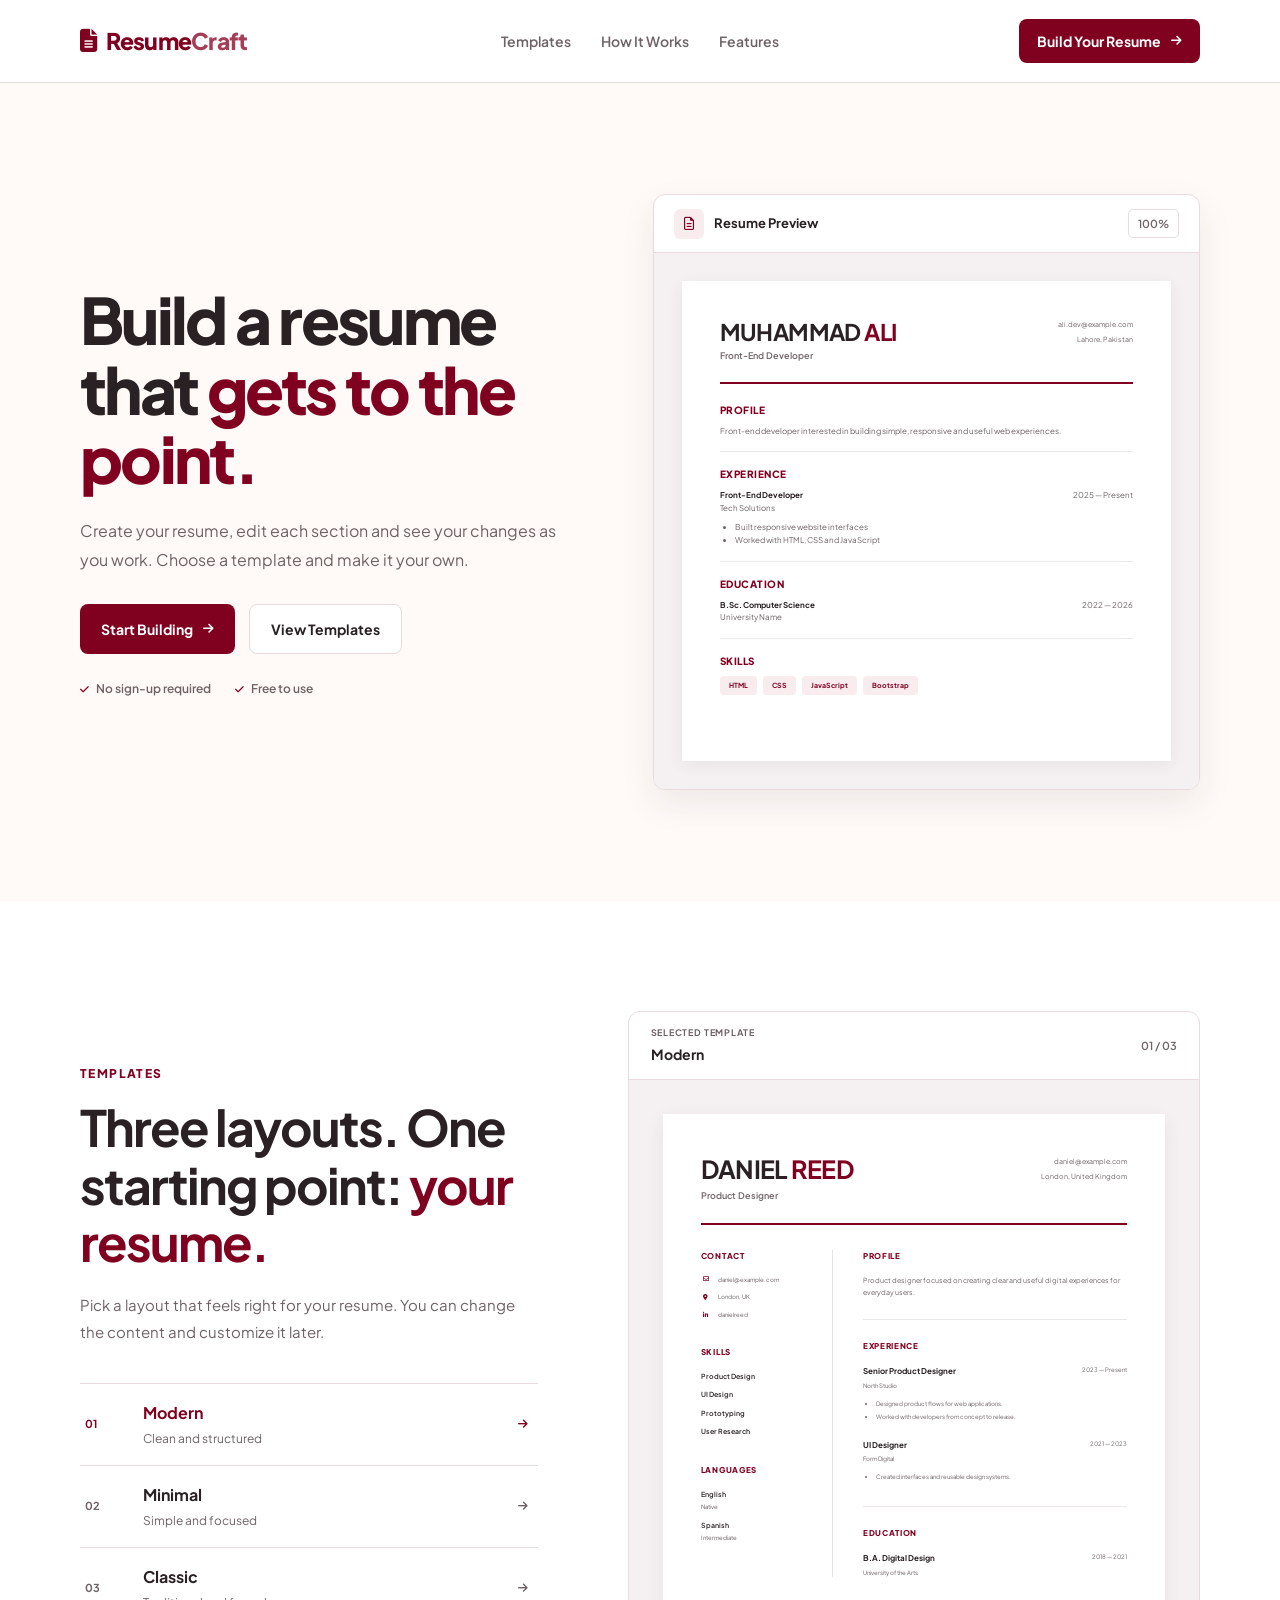
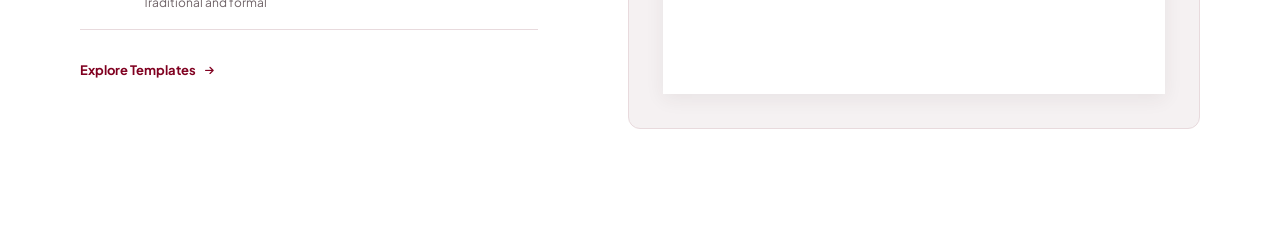
==== index.html @ 35e14ef6 "feat: add templates showcase section" ====
<!DOCTYPE html>

<html lang="en">

<head>

  <meta charset="UTF-8">
  <meta name="viewport" content="width=device-width, initial-scale=1.0">

  <title>ResumeCraft | Resume Builder</title>

  <meta name="description" content="Create a professional resume with ResumeCraft.">

  <link rel="preconnect" href="https://fonts.googleapis.com">
  <link rel="preconnect" href="https://fonts.gstatic.com" crossorigin>

  <link href="https://fonts.googleapis.com/css2?family=Plus+Jakarta+Sans:wght@400;500;600;700;800&display=swap"
    rel="stylesheet">

  <link rel="stylesheet" href="https://cdnjs.cloudflare.com/ajax/libs/font-awesome/6.7.2/css/all.min.css">

  <link rel="stylesheet" href="css/style.css">

  <script src="js/script.js" defer></script>

</head>

<body>

  <header class="site-header">

    <nav class="navbar container" aria-label="Main navigation">

      <a href="index.html" class="logo">
        <i class="fa-solid fa-file-lines" aria-hidden="true"></i>

        <span class="logo-text">
          <span class="logo-resume">Resume</span><span class="logo-craft">Craft</span>
        </span>
      </a>

      <ul class="nav-links">
        <li><a href="#templates">Templates</a></li>
        <li><a href="#how-it-works">How It Works</a></li>
        <li><a href="#features">Features</a></li>
      </ul>

      <a href="builder.html" class="nav-button">
        Build Your Resume
        <i class="fa-solid fa-arrow-right" aria-hidden="true"></i>
      </a>

      <button class="menu-toggle" type="button" aria-label="Open navigation menu">
        <i class="fa-solid fa-bars" aria-hidden="true"></i>
      </button>

    </nav>

  </header>


  <div class="menu-overlay" hidden></div>


  <aside class="sidebar">

    <div class="sidebar-header">

      <a href="index.html" class="sidebar-logo">
        <i class="fa-solid fa-file-lines" aria-hidden="true"></i>

        <span class="logo-text">
          <span class="logo-resume">Resume</span><span class="logo-craft">Craft</span>
        </span>
      </a>

      <button class="menu-close" type="button" aria-label="Close navigation menu">
        <i class="fa-solid fa-xmark" aria-hidden="true"></i>
      </button>

    </div>

    <nav class="sidebar-nav">

      <a href="#templates">Templates</a>
      <a href="#how-it-works">How It Works</a>
      <a href="#features">Features</a>

      <a href="builder.html" class="sidebar-button">
        Build Your Resume
        <i class="fa-solid fa-arrow-right" aria-hidden="true"></i>
      </a>

    </nav>

  </aside>


  <main>

    <section class="hero">

      <div class="container hero-container">

        <div class="hero-content">

          <h1>
            Build a resume that
            <span>gets to the point.</span>
          </h1>

          <p class="hero-description">
            Create your resume, edit each section and see your changes as you work.
            Choose a template and make it your own.
          </p>

          <div class="hero-buttons">

            <a href="builder.html" class="primary-button">
              Start Building
              <i class="fa-solid fa-arrow-right" aria-hidden="true"></i>
            </a>

            <a href="templates.html" class="secondary-button">
              View Templates
            </a>

          </div>

          <div class="hero-points">

            <span>
              <i class="fa-solid fa-check" aria-hidden="true"></i>
              No sign-up required
            </span>

            <span>
              <i class="fa-solid fa-check" aria-hidden="true"></i>
              Free to use
            </span>

          </div>

        </div>


        <div class="hero-preview">

          <div class="preview-toolbar">

            <div class="preview-title">
              <span class="preview-icon">
                <i class="fa-regular fa-file-lines" aria-hidden="true"></i>
              </span>

              <span>Resume Preview</span>
            </div>

            <span class="preview-size">100%</span>

          </div>

          <div class="preview-area">

            <div class="resume-preview">

              <div class="resume-preview-header">

                <div>
                  <h2>Muhammad <span>Ali</span></h2>
                  <p>Front-End Developer</p>
                </div>

                <div class="resume-preview-contact">
                  <span>ali.dev@example.com</span>
                  <span>Lahore, Pakistan</span>
                </div>

              </div>

              <div class="resume-preview-body">

                <div class="preview-section">
                  <h3>Profile</h3>

                  <p>
                    Front-end developer interested in building simple, responsive
                    and useful web experiences.
                  </p>
                </div>

                <div class="preview-section">
                  <h3>Experience</h3>

                  <div class="preview-entry-heading">
                    <strong>Front-End Developer</strong>
                    <span>2025 — Present</span>
                  </div>

                  <p>Tech Solutions</p>

                  <ul>
                    <li>Built responsive website interfaces</li>
                    <li>Worked with HTML, CSS and JavaScript</li>
                  </ul>
                </div>

                <div class="preview-section">
                  <h3>Education</h3>

                  <div class="preview-entry-heading">
                    <strong>B.Sc. Computer Science</strong>
                    <span>2022 — 2026</span>
                  </div>

                  <p>University Name</p>
                </div>

                <div class="preview-section">
                  <h3>Skills</h3>

                  <div class="preview-skills">
                    <span>HTML</span>
                    <span>CSS</span>
                    <span>JavaScript</span>
                    <span>Bootstrap</span>
                  </div>
                </div>

              </div>

            </div>

          </div>

        </div>

      </div>

    </section>


    <section class="templates-showcase" id="templates">

      <div class="container templates-showcase-container">

        <div class="templates-content">

          <span class="section-label">Templates</span>

          <h2>
            Three layouts. One starting point:
            <span>your resume.</span>
          </h2>

          <p class="templates-description">
            Pick a layout that feels right for your resume.
            You can change the content and customize it later.
          </p>

          <div class="template-options">

            <a href="builder.html?template=modern" class="template-option active">

              <span class="template-number">01</span>

              <div class="template-option-text">
                <strong>Modern</strong>
                <span>Clean and structured</span>
              </div>

              <i class="fa-solid fa-arrow-right" aria-hidden="true"></i>

            </a>

            <a href="builder.html?template=minimal" class="template-option">

              <span class="template-number">02</span>

              <div class="template-option-text">
                <strong>Minimal</strong>
                <span>Simple and focused</span>
              </div>

              <i class="fa-solid fa-arrow-right" aria-hidden="true"></i>

            </a>

            <a href="builder.html?template=classic" class="template-option">

              <span class="template-number">03</span>

              <div class="template-option-text">
                <strong>Classic</strong>
                <span>Traditional and formal</span>
              </div>

              <i class="fa-solid fa-arrow-right" aria-hidden="true"></i>

            </a>

          </div>

          <a href="templates.html" class="templates-link">
            Explore Templates
            <i class="fa-solid fa-arrow-right" aria-hidden="true"></i>
          </a>

        </div>


        <div class="template-preview-area">

          <div class="template-preview-top">

            <div>
              <span>Selected template</span>
              <strong>Modern</strong>
            </div>

            <span class="template-preview-number">01 / 03</span>

          </div>

          <div class="template-paper-wrap">

            <div class="template-paper">

              <div class="template-paper-header">

                <div>
                  <h3>Daniel <span>Reed</span></h3>
                  <p>Product Designer</p>
                </div>

                <div class="template-paper-contact">
                  <span>daniel@example.com</span>
                  <span>London, United Kingdom</span>
                </div>

              </div>

              <div class="template-paper-body">

                <aside class="template-paper-side">

                  <div class="paper-section">

                    <h4>Contact</h4>

                    <div class="paper-contact-item">
                      <i class="fa-regular fa-envelope" aria-hidden="true"></i>
                      <span>daniel@example.com</span>
                    </div>

                    <div class="paper-contact-item">
                      <i class="fa-solid fa-location-dot" aria-hidden="true"></i>
                      <span>London, UK</span>
                    </div>

                    <div class="paper-contact-item">
                      <i class="fa-brands fa-linkedin-in" aria-hidden="true"></i>
                      <span>danielreed</span>
                    </div>

                  </div>

                  <div class="paper-section">

                    <h4>Skills</h4>

                    <div class="paper-skills">
                      <span>Product Design</span>
                      <span>UI Design</span>
                      <span>Prototyping</span>
                      <span>User Research</span>
                    </div>

                  </div>

                  <div class="paper-section">

                    <h4>Languages</h4>

                    <div class="paper-language">
                      <span>English</span>
                      <small>Native</small>
                    </div>

                    <div class="paper-language">
                      <span>Spanish</span>
                      <small>Intermediate</small>
                    </div>

                  </div>

                </aside>


                <div class="template-paper-main">

                  <div class="paper-main-section">

                    <h4>Profile</h4>

                    <p>
                      Product designer focused on creating clear and useful
                      digital experiences for everyday users.
                    </p>

                  </div>

                  <div class="paper-main-section">

                    <h4>Experience</h4>

                    <div class="paper-job">

                      <div class="paper-job-heading">

                        <div>
                          <strong>Senior Product Designer</strong>
                          <span>North Studio</span>
                        </div>

                        <small>2023 — Present</small>

                      </div>

                      <ul>
                        <li>Designed product flows for web applications.</li>
                        <li>Worked with developers from concept to release.</li>
                      </ul>

                    </div>

                    <div class="paper-job">

                      <div class="paper-job-heading">

                        <div>
                          <strong>UI Designer</strong>
                          <span>Form Digital</span>
                        </div>

                        <small>2021 — 2023</small>

                      </div>

                      <ul>
                        <li>Created interfaces and reusable design systems.</li>
                      </ul>

                    </div>

                  </div>

                  <div class="paper-main-section">

                    <h4>Education</h4>

                    <div class="paper-job-heading">

                      <div>
                        <strong>B.A. Digital Design</strong>
                        <span>University of the Arts</span>
                      </div>

                      <small>2018 — 2021</small>

                    </div>

                  </div>

                </div>

              </div>

            </div>

          </div>

        </div>

      </div>

    </section>

  </main>

</body>

</html>
---- css/style.css ----
:root {
  --font-main: "Plus Jakarta Sans", sans-serif;
  --font-heading: "Playfair Display", serif;
  --color-primary: #800020;
  --color-primary-hover: #600018;
  --color-primary-light: #a63d57;
  --color-background: #fffaf7;
  --color-surface: #ffffff;
  --color-text: #292124;
  --color-muted: #6e6266;
  --color-border: #e8dadd;
  --container-width: 1120px;
}

* {
  margin: 0;
  padding: 0;
  box-sizing: border-box;
}

html {
  scroll-behavior: smooth;
  overflow-x: hidden;
}

body {
  min-height: 100vh;
  overflow-x: hidden;
  font-family: var(--font-main);
  font-size: 16px;
  line-height: 1.6;
  color: var(--color-text);
  background-color: var(--color-background);
}

body.menu-open {
  overflow: hidden;
}

button,
input,
textarea,
select {
  font: inherit;
}

button {
  border: none;
}

a {
  color: inherit;
  text-decoration: none;
}

img {
  display: block;
  max-width: 100%;
  height: auto;
}

.container {
  width: 92%;
  max-width: var(--container-width);
  margin: 0 auto;
}

.site-header {
  position: relative;
  z-index: 100;
  background-color: var(--color-surface);
  border-bottom: 1px solid var(--color-border);
}

.navbar {
  min-height: 82px;
  display: grid;
  grid-template-columns: 1fr auto 1fr;
  align-items: center;
  gap: 24px;
}

.logo,
.sidebar-logo {
  display: inline-flex;
  align-items: center;
  gap: 10px;
  font-size: 23px;
  font-weight: 800;
  letter-spacing: -0.7px;
}

.logo {
  justify-self: start;
}

.logo i,
.sidebar-logo i {
  color: var(--color-primary);
}

.logo-text {
  display: inline-flex;
}

.logo-resume {
  color: var(--color-primary);
}

.logo-craft {
  color: var(--color-primary-light);
}

.nav-links {
  display: flex;
  align-items: center;
  justify-content: center;
  gap: 30px;
  list-style: none;
}

.nav-links a {
  color: var(--color-muted);
  font-size: 14px;
  font-weight: 600;
  transition: color 0.2s ease;
}

.nav-button {
  justify-self: end;
  display: inline-flex;
  align-items: center;
  justify-content: center;
  gap: 10px;
  padding: 11px 18px;
  border-radius: 8px;
  background-color: var(--color-primary);
  color: #ffffff;
  font-size: 14px;
  font-weight: 700;
  transition: background-color 0.2s ease;
}

.nav-button i {
  font-size: 12px;
}

.menu-toggle,
.menu-close {
  width: 42px;
  height: 42px;
  display: inline-flex;
  align-items: center;
  justify-content: center;
  border: 1px solid var(--color-border);
  border-radius: 8px;
  background-color: var(--color-surface);
  color: var(--color-primary);
  font-size: 19px;
  cursor: pointer;
}

.menu-toggle {
  display: none;
  justify-self: end;
}

.menu-overlay {
  position: fixed;
  inset: 0;
  z-index: 1000;
  background-color: rgb(41 33 36 / 45%);
}

.sidebar {
  position: fixed;
  top: 0;
  right: 0;
  z-index: 1001;
  width: min(340px, 88%);
  height: 100dvh;
  display: flex;
  flex-direction: column;
  padding: 24px;
  background-color: var(--color-surface);
  border-left: 1px solid var(--color-border);
  transform: translateX(100%);
  transition: transform 0.25s ease;
}

.sidebar.is-open {
  transform: translateX(0);
}

.sidebar-header {
  display: flex;
  align-items: center;
  justify-content: space-between;
  gap: 16px;
  padding-bottom: 22px;
  border-bottom: 1px solid var(--color-border);
}

.sidebar-logo {
  font-size: 20px;
}

.sidebar-nav {
  flex: 1;
  display: flex;
  flex-direction: column;
  padding-top: 25px;
}

.sidebar-nav > a:not(.sidebar-button) {
  display: flex;
  align-items: center;
  min-height: 48px;
  padding: 0 13px;
  margin-bottom: 8px;
  border-radius: 8px;
  color: var(--color-text);
  font-size: 15px;
  font-weight: 600;
  transition:
    color 0.2s ease,
    background-color 0.2s ease;
}

.sidebar-button {
  width: 100%;
  min-height: 50px;
  display: inline-flex;
  align-items: center;
  justify-content: center;
  gap: 10px;
  margin-top: auto;
  padding: 12px 18px;
  border-radius: 8px;
  background-color: var(--color-primary);
  color: #ffffff;
  font-size: 14px;
  font-weight: 700;
  transition: background-color 0.2s ease;
}

.sidebar-button i {
  font-size: 12px;
}

@media (hover: hover) and (pointer: fine) {
  .nav-links a:hover {
    color: var(--color-primary);
  }

  .nav-button:hover,
  .sidebar-button:hover {
    background-color: var(--color-primary-hover);
  }

  .sidebar-nav > a:not(.sidebar-button):hover {
    color: var(--color-primary);
    background-color: #fff3f5;
  }

  .menu-toggle:hover,
  .menu-close:hover {
    background-color: var(--color-background);
  }
}

@media (max-width: 1024px) {
  .navbar {
    min-height: 76px;
    gap: 18px;
  }

  .nav-links {
    gap: 20px;
  }

  .nav-button {
    padding: 10px 15px;
  }
}

@media (max-width: 768px) {
  .navbar {
    min-height: 70px;
    grid-template-columns: 1fr auto;
  }

  .logo {
    font-size: 21px;
  }

  .nav-links,
  .nav-button {
    display: none;
  }

  .menu-toggle {
    display: inline-flex;
  }

  .sidebar {
    width: min(330px, 88%);
    padding: 20px;
  }

  .sidebar-nav {
    padding-top: 24px;
  }

  .sidebar-nav > a:not(.sidebar-button) {
    min-height: 50px;
    margin-bottom: 9px;
    padding: 0 14px;
  }

  .sidebar-button {
    margin-top: auto;
    margin-bottom: 20px;
  }
}
.hero {
  min-height: calc(100vh - 82px);
  display: flex;
  align-items: center;
  padding: 60px 0;
}

.hero-container {
  display: grid;
  grid-template-columns: minmax(0, 0.9fr) minmax(450px, 1fr);
  align-items: center;
  gap: 80px;
}

.hero-content {
  min-width: 0;
}

.hero h1 {
  max-width: 590px;
  font-family: var(--font-main);
  font-size: clamp(48px, 5vw, 68px);
  font-weight: 800;
  line-height: 1.08;
  letter-spacing: -2.7px;
}

.hero h1 span {
  color: var(--color-primary);
}

.hero-description {
  max-width: 520px;
  margin-top: 24px;
  color: var(--color-muted);
  font-size: 16px;
  line-height: 1.8;
}

.hero-buttons {
  display: flex;
  align-items: center;
  gap: 14px;
  margin-top: 30px;
}

.primary-button,
.secondary-button {
  min-height: 50px;
  display: inline-flex;
  align-items: center;
  justify-content: center;
  padding: 0 21px;
  border-radius: 8px;
  font-size: 14px;
  font-weight: 700;
}

.primary-button {
  gap: 10px;
  background-color: var(--color-primary);
  color: #ffffff;
  transition: background-color 0.2s ease;
}

.primary-button i {
  font-size: 12px;
}

.secondary-button {
  border: 1px solid var(--color-border);
  background-color: var(--color-surface);
  color: var(--color-text);
  transition:
    border-color 0.2s ease,
    color 0.2s ease;
}

.hero-points {
  display: flex;
  align-items: center;
  gap: 24px;
  margin-top: 25px;
}

.hero-points span {
  display: inline-flex;
  align-items: center;
  gap: 7px;
  color: var(--color-muted);
  font-size: 12px;
  font-weight: 600;
}

.hero-points i {
  color: var(--color-primary);
  font-size: 10px;
}

.hero-preview {
  min-width: 0;
  overflow: hidden;
  border: 1px solid var(--color-border);
  border-radius: 12px;
  background-color: var(--color-surface);
  box-shadow: 0 14px 35px rgb(54 36 42 / 8%);
}

.preview-toolbar {
  min-height: 58px;
  display: flex;
  align-items: center;
  justify-content: space-between;
  gap: 20px;
  padding: 0 20px;
  border-bottom: 1px solid var(--color-border);
}

.preview-title {
  display: flex;
  align-items: center;
  gap: 10px;
  color: var(--color-text);
  font-size: 13px;
  font-weight: 700;
}

.preview-icon {
  width: 30px;
  height: 30px;
  display: inline-flex;
  align-items: center;
  justify-content: center;
  border-radius: 6px;
  background-color: #f8ecef;
  color: var(--color-primary);
  font-size: 13px;
}

.preview-size {
  padding: 5px 9px;
  border: 1px solid var(--color-border);
  border-radius: 5px;
  color: var(--color-muted);
  font-size: 11px;
  font-weight: 600;
}

.preview-area {
  padding: 28px;
  background-color: #f5f1f2;
}

.resume-preview {
  width: 100%;
  min-height: 480px;
  padding: 38px;
  background-color: #ffffff;
  box-shadow: 0 4px 15px rgb(54 36 42 / 7%);
}

.resume-preview-header {
  display: flex;
  align-items: flex-start;
  justify-content: space-between;
  gap: 25px;
  padding-bottom: 18px;
  border-bottom: 2px solid var(--color-primary);
}

.resume-preview-header h2 {
  font-size: 23px;
  line-height: 1.1;
  letter-spacing: -0.6px;
  text-transform: uppercase;
}

.resume-preview-header h2 span {
  color: var(--color-primary);
}

.resume-preview-header p {
  margin-top: 5px;
  color: var(--color-muted);
  font-size: 9px;
  font-weight: 600;
}

.resume-preview-contact {
  display: flex;
  flex-direction: column;
  align-items: flex-end;
  gap: 4px;
  color: var(--color-muted);
  font-size: 7px;
}

.resume-preview-body {
  padding-top: 4px;
}

.preview-section {
  padding: 14px 0;
  border-bottom: 1px solid #ece7e8;
}

.preview-section:last-child {
  border-bottom: none;
}

.preview-section h3 {
  margin-bottom: 7px;
  color: var(--color-primary);
  font-size: 10px;
  font-weight: 800;
  text-transform: uppercase;
  letter-spacing: 0.5px;
}

.preview-section p,
.preview-section li,
.preview-entry-heading strong,
.preview-entry-heading span {
  font-size: 8px;
}

.preview-section p,
.preview-section li {
  color: var(--color-muted);
}

.preview-section ul {
  margin-top: 6px;
  padding-left: 15px;
}

.preview-entry-heading {
  display: flex;
  align-items: center;
  justify-content: space-between;
  gap: 15px;
}

.preview-entry-heading span {
  color: var(--color-muted);
}

.preview-skills {
  display: flex;
  flex-wrap: wrap;
  gap: 6px;
}

.preview-skills span {
  padding: 4px 9px;
  border-radius: 4px;
  background-color: #f8ecef;
  color: var(--color-primary);
  font-size: 7px;
  font-weight: 700;
}

@media (hover: hover) and (pointer: fine) {
  .primary-button:hover {
    background-color: var(--color-primary-hover);
  }

  .secondary-button:hover {
    border-color: var(--color-primary);
    color: var(--color-primary);
  }
}

@media (max-width: 1024px) {
  .hero {
    min-height: auto;
    padding: 65px 0;
  }

  .hero-container {
    grid-template-columns: minmax(0, 0.85fr) minmax(400px, 1fr);
    gap: 45px;
  }

  .hero h1 {
    font-size: 52px;
  }

  .preview-area {
    padding: 22px;
  }

  .resume-preview {
    min-height: 450px;
    padding: 30px;
  }
}

@media (max-width: 768px) {
  .hero {
    padding: 50px 0 60px;
  }

  .hero-container {
    grid-template-columns: minmax(0, 1fr);
    gap: 45px;
  }

  .hero h1 {
    max-width: 560px;
    font-size: clamp(40px, 11vw, 54px);
    letter-spacing: -2px;
  }

  .hero-description {
    margin-top: 18px;
    font-size: 15px;
  }

  .hero-buttons {
    width: 100%;
    max-width: 340px;
    flex-direction: column;
    align-items: stretch;
    margin-top: 25px;
  }

  .hero-points {
    flex-wrap: wrap;
    gap: 12px 20px;
    margin-top: 22px;
  }

  .hero-preview {
    width: 100%;
  }

  .preview-toolbar {
    min-height: 54px;
    padding: 0 16px;
  }

  .preview-area {
    padding: 16px;
  }

  .resume-preview {
    min-height: 430px;
    padding: 25px 22px;
  }

  .resume-preview-header {
    gap: 15px;
  }

  .resume-preview-header h2 {
    font-size: 19px;
  }

  .resume-preview-contact {
    font-size: 6px;
  }
}
.templates-showcase {
    padding: 110px 0;
    background-color: var(--color-surface);
}

.templates-showcase-container {
    display: grid;
    grid-template-columns: minmax(0, 0.8fr) minmax(500px, 1fr);
    align-items: center;
    gap: 90px;
}

.templates-content {
    min-width: 0;
}

.section-label {
    display: inline-block;
    margin-bottom: 15px;
    color: var(--color-primary);
    font-size: 12px;
    font-weight: 800;
    text-transform: uppercase;
    letter-spacing: 1.4px;
}

.templates-content h2 {
    max-width: 540px;
    font-size: clamp(36px, 4vw, 50px);
    line-height: 1.15;
    letter-spacing: -2px;
}

.templates-content h2 span {
    color: var(--color-primary);
}

.templates-description {
    max-width: 490px;
    margin-top: 20px;
    color: var(--color-muted);
    font-size: 15px;
    line-height: 1.8;
}

.template-options {
    max-width: 500px;
    margin-top: 38px;
    border-top: 1px solid var(--color-border);
}

.template-option {
    min-height: 82px;
    display: grid;
    grid-template-columns: 42px 1fr auto;
    align-items: center;
    gap: 16px;
    padding: 15px 5px;
    border-bottom: 1px solid var(--color-border);
    color: var(--color-text);
    transition:
        padding 0.2s ease,
        color 0.2s ease;
}

.template-number {
    color: var(--color-muted);
    font-size: 11px;
    font-weight: 700;
}

.template-option-text {
    display: flex;
    flex-direction: column;
    gap: 4px;
}

.template-option-text strong {
    font-size: 16px;
    font-weight: 700;
}

.template-option-text span {
    color: var(--color-muted);
    font-size: 12px;
}

.template-option > i {
    margin-right: 5px;
    color: var(--color-muted);
    font-size: 11px;
    transition:
        color 0.2s ease,
        transform 0.2s ease;
}

.template-option.active {
    color: var(--color-primary);
}

.template-option.active .template-number {
    color: var(--color-primary);
}

.template-option.active > i {
    color: var(--color-primary);
}

.templates-link {
    display: inline-flex;
    align-items: center;
    gap: 9px;
    margin-top: 30px;
    color: var(--color-primary);
    font-size: 13px;
    font-weight: 700;
}

.templates-link i {
    font-size: 10px;
    transition: transform 0.2s ease;
}

.template-preview-area {
    min-width: 0;
    overflow: hidden;
    border: 1px solid var(--color-border);
    border-radius: 12px;
    background-color: #f5f1f2;
}

.template-preview-top {
    min-height: 68px;
    display: flex;
    align-items: center;
    justify-content: space-between;
    gap: 20px;
    padding: 0 22px;
    border-bottom: 1px solid var(--color-border);
    background-color: var(--color-surface);
}

.template-preview-top > div {
    display: flex;
    flex-direction: column;
    gap: 3px;
}

.template-preview-top > div span {
    color: var(--color-muted);
    font-size: 9px;
    font-weight: 700;
    text-transform: uppercase;
    letter-spacing: 0.7px;
}

.template-preview-top strong {
    font-size: 14px;
}

.template-preview-number {
    color: var(--color-muted);
    font-size: 11px;
    font-weight: 600;
}

.template-paper-wrap {
    padding: 34px;
}

.template-paper {
    min-height: 580px;
    padding: 42px 38px;
    background-color: #ffffff;
    box-shadow: 0 5px 18px rgb(54 36 42 / 7%);
}

.template-paper-header {
    display: flex;
    align-items: flex-start;
    justify-content: space-between;
    gap: 25px;
    padding-bottom: 20px;
    border-bottom: 2px solid var(--color-primary);
}

.template-paper-header h3 {
    font-size: 25px;
    line-height: 1.1;
    letter-spacing: -0.7px;
    text-transform: uppercase;
}

.template-paper-header h3 span {
    color: var(--color-primary);
}

.template-paper-header p {
    margin-top: 5px;
    color: var(--color-muted);
    font-size: 9px;
    font-weight: 600;
}

.template-paper-contact {
    display: flex;
    flex-direction: column;
    align-items: flex-end;
    gap: 4px;
    color: var(--color-muted);
    font-size: 7px;
}

.template-paper-body {
    display: grid;
    grid-template-columns: 31% 1fr;
    gap: 30px;
    padding-top: 25px;
}

.template-paper-side {
    padding-right: 22px;
    border-right: 1px solid #e8e2e4;
}

.paper-section {
    margin-bottom: 27px;
}

.paper-section h4,
.paper-main-section h4 {
    margin-bottom: 12px;
    color: var(--color-primary);
    font-size: 8px;
    font-weight: 800;
    text-transform: uppercase;
    letter-spacing: 0.7px;
}

.paper-contact-item {
    display: flex;
    align-items: center;
    gap: 7px;
    margin-bottom: 8px;
    color: var(--color-muted);
    font-size: 6px;
}

.paper-contact-item i {
    width: 10px;
    color: var(--color-primary);
    font-size: 6px;
    text-align: center;
}

.paper-skills {
    display: flex;
    flex-direction: column;
    gap: 7px;
}

.paper-skills span {
    color: var(--color-text);
    font-size: 7px;
    font-weight: 600;
}

.paper-language {
    display: flex;
    flex-direction: column;
    gap: 2px;
    margin-bottom: 8px;
}

.paper-language span {
    font-size: 7px;
    font-weight: 600;
}

.paper-language small {
    color: var(--color-muted);
    font-size: 6px;
}

.paper-main-section {
    padding-bottom: 21px;
    margin-bottom: 20px;
    border-bottom: 1px solid #ece7e8;
}

.paper-main-section:last-child {
    padding-bottom: 0;
    margin-bottom: 0;
    border-bottom: none;
}

.paper-main-section > p {
    color: var(--color-muted);
    font-size: 7px;
    line-height: 1.7;
}

.paper-job {
    margin-bottom: 18px;
}

.paper-job:last-child {
    margin-bottom: 0;
}

.paper-job-heading {
    display: flex;
    align-items: flex-start;
    justify-content: space-between;
    gap: 15px;
}

.paper-job-heading > div {
    display: flex;
    flex-direction: column;
    gap: 3px;
}

.paper-job-heading strong {
    font-size: 8px;
}

.paper-job-heading span,
.paper-job-heading small {
    color: var(--color-muted);
    font-size: 6px;
}

.paper-job ul {
    margin-top: 8px;
    padding-left: 13px;
}

.paper-job li {
    margin-bottom: 4px;
    color: var(--color-muted);
    font-size: 6px;
    line-height: 1.5;
}

@media (hover: hover) and (pointer: fine) {
    .template-option:hover {
        padding-left: 10px;
        color: var(--color-primary);
    }

    .template-option:hover > i {
        color: var(--color-primary);
        transform: translateX(4px);
    }

    .templates-link:hover i {
        transform: translateX(4px);
    }
}

@media (max-width: 1024px) {
    .templates-showcase {
        padding: 90px 0;
    }

    .templates-showcase-container {
        grid-template-columns: minmax(0, 0.8fr) minmax(430px, 1fr);
        gap: 50px;
    }

    .templates-content h2 {
        font-size: 40px;
    }

    .template-option {
        min-height: 75px;
    }

    .template-paper-wrap {
        padding: 25px;
    }

    .template-paper {
        min-height: 540px;
        padding: 34px 28px;
    }

    .template-paper-body {
        gap: 23px;
    }

    .template-paper-side {
        padding-right: 18px;
    }
}

@media (max-width: 768px) {
    .templates-showcase {
        padding: 75px 0;
    }

    .templates-showcase-container {
        grid-template-columns: minmax(0, 1fr);
        gap: 45px;
    }

    .templates-content h2 {
        max-width: 520px;
        font-size: 36px;
        letter-spacing: -1.5px;
    }

    .templates-description {
        margin-top: 17px;
        font-size: 14px;
    }

    .template-options {
        max-width: none;
        margin-top: 30px;
    }

    .template-option {
        min-height: 72px;
    }

    .templates-link {
        margin-top: 26px;
    }

    .template-preview-area {
        width: 100%;
    }

    .template-preview-top {
        min-height: 62px;
        padding: 0 18px;
    }

    .template-paper-wrap {
        padding: 16px;
    }

    .template-paper {
        min-height: 500px;
        padding: 27px 22px;
    }

    .template-paper-header {
        gap: 15px;
    }

    .template-paper-header h3 {
        font-size: 20px;
    }

    .template-paper-contact {
        font-size: 6px;
    }

    .template-paper-body {
        grid-template-columns: 30% 1fr;
        gap: 18px;
        padding-top: 20px;
    }

    .template-paper-side {
        padding-right: 13px;
    }
}
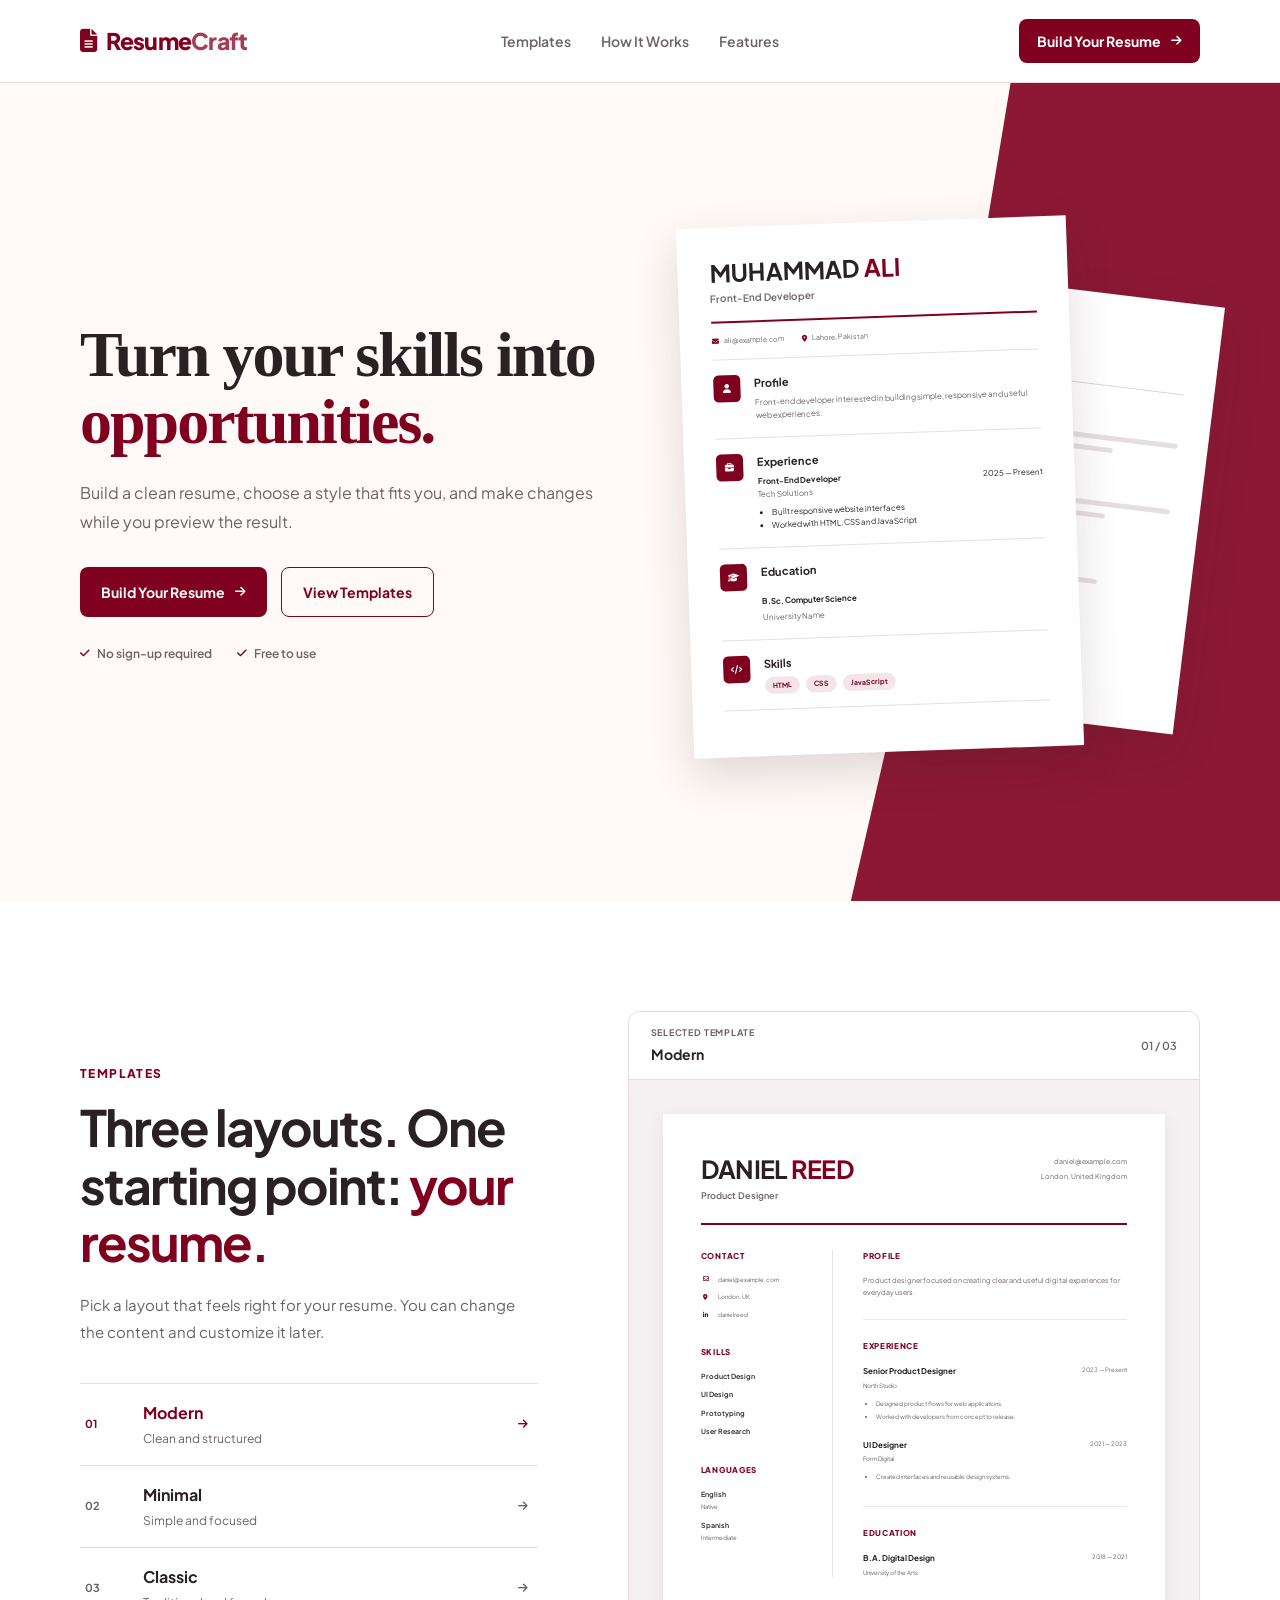
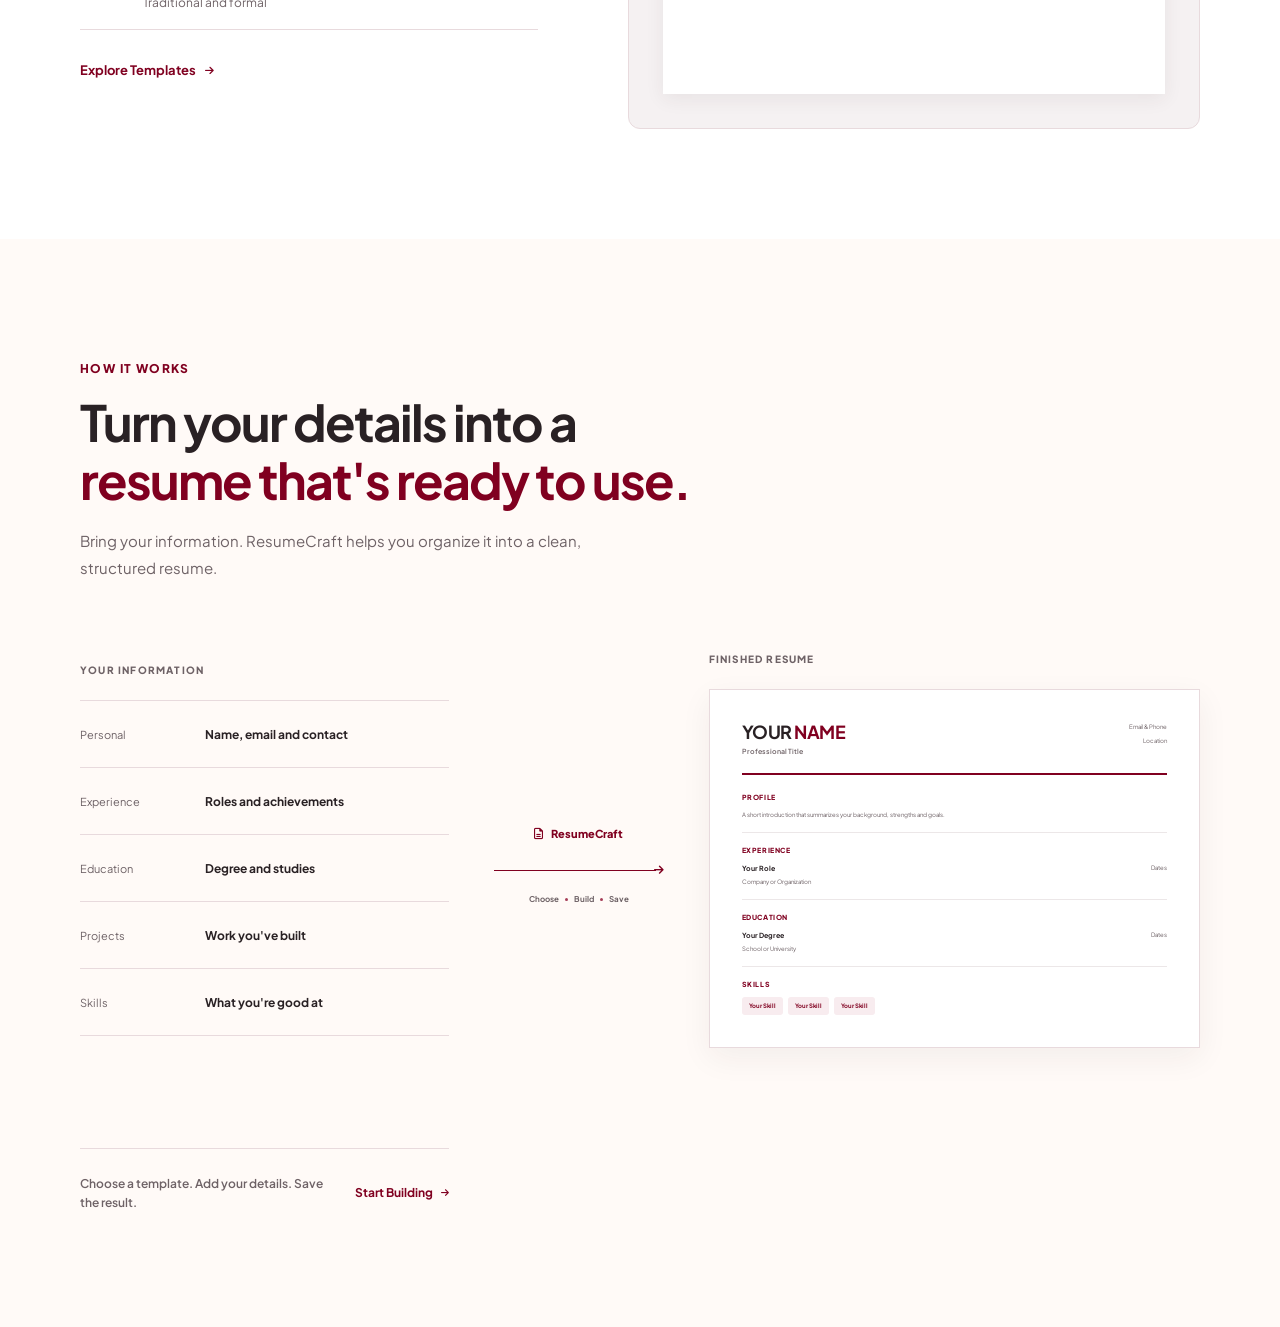
==== commit 0d000b6e: "feat: update hero and add how it works section" ====
--- a/index.html
+++ b/index.html
@@ -99,36 +99,33 @@
   <main>
 
     <section class="hero">
+      <div class="hero-shape"></div>
 
       <div class="container hero-container">
 
         <div class="hero-content">
-
           <h1>
-            Build a resume that
-            <span>gets to the point.</span>
+            Turn your skills into
+            <span>opportunities.</span>
           </h1>
 
           <p class="hero-description">
-            Create your resume, edit each section and see your changes as you work.
-            Choose a template and make it your own.
+            Build a clean resume, choose a style that fits you, and make changes
+            while you preview the result.
           </p>
 
           <div class="hero-buttons">
-
             <a href="builder.html" class="primary-button">
-              Start Building
+              Build Your Resume
               <i class="fa-solid fa-arrow-right" aria-hidden="true"></i>
             </a>
 
             <a href="templates.html" class="secondary-button">
               View Templates
             </a>
-
           </div>
 
           <div class="hero-points">
-
             <span>
               <i class="fa-solid fa-check" aria-hidden="true"></i>
               No sign-up required
@@ -138,61 +135,91 @@
               <i class="fa-solid fa-check" aria-hidden="true"></i>
               Free to use
             </span>
-
-          </div>
-
+          </div>
         </div>
 
-
-        <div class="hero-preview">
-
-          <div class="preview-toolbar">
-
-            <div class="preview-title">
-              <span class="preview-icon">
-                <i class="fa-regular fa-file-lines" aria-hidden="true"></i>
+        <div class="hero-visual">
+
+          <div class="resume-card resume-back">
+            <div class="back-header">
+              <h3>Emily Rose</h3>
+              <p>Graphic Designer</p>
+            </div>
+
+            <div class="back-section">
+              <h4>Profile</h4>
+              <span class="resume-line line-long"></span>
+              <span class="resume-line line-medium"></span>
+            </div>
+
+            <div class="back-section">
+              <h4>Experience</h4>
+              <span class="resume-line line-long"></span>
+              <span class="resume-line line-medium"></span>
+              <span class="resume-line line-short"></span>
+            </div>
+
+            <div class="back-section">
+              <h4>Education</h4>
+              <span class="resume-line line-medium"></span>
+              <span class="resume-line line-short"></span>
+            </div>
+
+            <div class="back-section">
+              <h4>Skills</h4>
+
+              <div class="back-skills">
+                <span></span>
+                <span></span>
+                <span></span>
+              </div>
+            </div>
+          </div>
+
+          <div class="resume-card resume-main">
+
+            <div class="resume-header">
+              <h2>Muhammad <span>Ali</span></h2>
+              <p>Front-End Developer</p>
+            </div>
+
+            <div class="resume-contact">
+              <span>
+                <i class="fa-solid fa-envelope" aria-hidden="true"></i>
+                ali@example.com
               </span>
 
-              <span>Resume Preview</span>
-            </div>
-
-            <span class="preview-size">100%</span>
-
-          </div>
-
-          <div class="preview-area">
-
-            <div class="resume-preview">
-
-              <div class="resume-preview-header">
+              <span>
+                <i class="fa-solid fa-location-dot" aria-hidden="true"></i>
+                Lahore, Pakistan
+              </span>
+            </div>
+
+            <div class="resume-content">
+
+              <div class="resume-section">
+                <div class="section-icon">
+                  <i class="fa-solid fa-user" aria-hidden="true"></i>
+                </div>
 
                 <div>
-                  <h2>Muhammad <span>Ali</span></h2>
-                  <p>Front-End Developer</p>
-                </div>
-
-                <div class="resume-preview-contact">
-                  <span>ali.dev@example.com</span>
-                  <span>Lahore, Pakistan</span>
-                </div>
-
-              </div>
-
-              <div class="resume-preview-body">
-
-                <div class="preview-section">
                   <h3>Profile</h3>
-
                   <p>
-                    Front-end developer interested in building simple, responsive
-                    and useful web experiences.
+                    Front-end developer interested in building simple,
+                    responsive and useful web experiences.
                   </p>
                 </div>
-
-                <div class="preview-section">
+              </div>
+
+              <div class="resume-section">
+                <div class="section-icon">
+                  <i class="fa-solid fa-briefcase" aria-hidden="true"></i>
+                </div>
+
+                <div>
                   <h3>Experience</h3>
 
-                  <div class="preview-entry-heading">
+                  <div class="resume-row">
                     <strong>Front-End Developer</strong>
                     <span>2025 — Present</span>
                   </div>
@@ -204,29 +231,34 @@
                     <li>Worked with HTML, CSS and JavaScript</li>
                   </ul>
                 </div>
-
-                <div class="preview-section">
+              </div>
+
+              <div class="resume-section">
+                <div class="section-icon">
+                  <i class="fa-solid fa-graduation-cap" aria-hidden="true"></i>
+                </div>
+
+                <div>
                   <h3>Education</h3>
-
-                  <div class="preview-entry-heading">
-                    <strong>B.Sc. Computer Science</strong>
-                    <span>2022 — 2026</span>
-                  </div>
-
+                  <strong>B.Sc. Computer Science</strong>
                   <p>University Name</p>
                 </div>
-
-                <div class="preview-section">
+              </div>
+
+              <div class="resume-section">
+                <div class="section-icon">
+                  <i class="fa-solid fa-code" aria-hidden="true"></i>
+                </div>
+
+                <div>
                   <h3>Skills</h3>
 
-                  <div class="preview-skills">
+                  <div class="resume-skills">
                     <span>HTML</span>
                     <span>CSS</span>
                     <span>JavaScript</span>
-                    <span>Bootstrap</span>
-                  </div>
-                </div>
-
+                  </div>
+                </div>
               </div>
 
             </div>
@@ -236,9 +268,7 @@
         </div>
 
       </div>
-
     </section>
-
 
     <section class="templates-showcase" id="templates">
 
@@ -485,6 +515,189 @@
       </div>
 
     </section>
+    <section class="how-it-works" id="how-it-works">
+
+      <div class="container">
+
+        <div class="how-heading">
+
+          <span class="section-label">How It Works</span>
+
+          <h2>
+            Turn your details into a
+            <span>resume that's ready to use.</span>
+          </h2>
+
+          <p>
+            Bring your information. ResumeCraft helps you organize it
+            into a clean, structured resume.
+          </p>
+
+        </div>
+
+
+        <div class="resume-flow">
+
+          <div class="raw-details">
+
+            <span class="flow-label">Your Information</span>
+
+            <div class="detail-list">
+
+              <div class="detail-item">
+                <span>Personal</span>
+                <strong>Name, email and contact</strong>
+              </div>
+
+              <div class="detail-item">
+                <span>Experience</span>
+                <strong>Roles and achievements</strong>
+              </div>
+
+              <div class="detail-item">
+                <span>Education</span>
+                <strong>Degree and studies</strong>
+              </div>
+
+              <div class="detail-item">
+                <span>Projects</span>
+                <strong>Work you've built</strong>
+              </div>
+
+              <div class="detail-item">
+                <span>Skills</span>
+                <strong>What you're good at</strong>
+              </div>
+
+            </div>
+
+          </div>
+
+          <div class="flow-middle">
+
+            <span class="flow-brand">
+              <i class="fa-regular fa-file-lines" aria-hidden="true"></i>
+              ResumeCraft
+            </span>
+
+            <div class="flow-arrow">
+              <span></span>
+              <i class="fa-solid fa-arrow-right" aria-hidden="true"></i>
+            </div>
+
+            <span class="flow-process">
+              Choose
+              <span></span>
+              Build
+              <span></span>
+              Save
+            </span>
+
+          </div>
+
+
+          <div class="finished-resume">
+
+            <span class="flow-label">Finished Resume</span>
+
+            <div class="finished-document">
+
+              <div class="finished-header">
+
+                <div>
+                  <h3>Your <span>Name</span></h3>
+                  <p>Professional Title</p>
+                </div>
+
+                <div class="finished-contact">
+                  <span>Email & Phone</span>
+                  <span>Location</span>
+                </div>
+
+              </div>
+
+
+              <div class="finished-body">
+
+                <div class="finished-section">
+
+                  <h4>Profile</h4>
+
+                  <p>
+                    A short introduction that summarizes your background,
+                    strengths and goals.
+                  </p>
+
+                </div>
+
+                <div class="finished-section">
+
+                  <h4>Experience</h4>
+
+                  <div class="finished-entry">
+
+                    <div>
+                      <strong>Your Role</strong>
+                      <span>Company or Organization</span>
+                    </div>
+
+                    <small>Dates</small>
+
+                  </div>
+
+                </div>
+
+                <div class="finished-section">
+
+                  <h4>Education</h4>
+
+                  <div class="finished-entry">
+
+                    <div>
+                      <strong>Your Degree</strong>
+                      <span>School or University</span>
+                    </div>
+
+                    <small>Dates</small>
+
+                  </div>
+
+                </div>
+
+                <div class="finished-section">
+
+                  <h4>Skills</h4>
+
+                  <div class="finished-skills">
+                    <span>Your Skill</span>
+                    <span>Your Skill</span>
+                    <span>Your Skill</span>
+                  </div>
+
+                </div>
+
+              </div>
+
+            </div>
+
+          </div>
+
+          <div class="how-bottom">
+
+            <p>
+              Choose a template. Add your details. Save the result.
+            </p>
+
+            <a href="builder.html">
+              Start Building
+              <i class="fa-solid fa-arrow-right" aria-hidden="true"></i>
+            </a>
+
+          </div>
+
+        </div>
+
+    </section>
 
   </main>
 
--- a/css/style.css
+++ b/css/style.css
@@ -65,6 +65,7 @@
   margin: 0 auto;
 }
 
+
 .site-header {
   position: relative;
   z-index: 100;
@@ -145,13 +146,13 @@
   font-size: 12px;
 }
 
-.menu-toggle,
-.menu-close {
+.menu-toggle {
   width: 42px;
   height: 42px;
-  display: inline-flex;
+  display: none;
   align-items: center;
   justify-content: center;
+  justify-self: end;
   border: 1px solid var(--color-border);
   border-radius: 8px;
   background-color: var(--color-surface);
@@ -160,10 +161,55 @@
   cursor: pointer;
 }
 
-.menu-toggle {
-  display: none;
-  justify-self: end;
-}
+@media (hover: hover) and (pointer: fine) {
+  .nav-links a:hover {
+    color: var(--color-primary);
+  }
+
+  .nav-button:hover {
+    background-color: var(--color-primary-hover);
+  }
+
+  .menu-toggle:hover {
+    background-color: var(--color-background);
+  }
+}
+
+@media (max-width: 1024px) {
+  .navbar {
+    min-height: 76px;
+    gap: 18px;
+  }
+
+  .nav-links {
+    gap: 20px;
+  }
+
+  .nav-button {
+    padding: 10px 15px;
+  }
+}
+
+@media (max-width: 768px) {
+  .navbar {
+    min-height: 70px;
+    grid-template-columns: 1fr auto;
+  }
+
+  .logo {
+    font-size: 21px;
+  }
+
+  .nav-links,
+  .nav-button {
+    display: none;
+  }
+
+  .menu-toggle {
+    display: inline-flex;
+  }
+}
+
 
 .menu-overlay {
   position: fixed;
@@ -205,6 +251,20 @@
   font-size: 20px;
 }
 
+.menu-close {
+  width: 42px;
+  height: 42px;
+  display: inline-flex;
+  align-items: center;
+  justify-content: center;
+  border: 1px solid var(--color-border);
+  border-radius: 8px;
+  background-color: var(--color-surface);
+  color: var(--color-primary);
+  font-size: 19px;
+  cursor: pointer;
+}
+
 .sidebar-nav {
   flex: 1;
   display: flex;
@@ -213,9 +273,9 @@
 }
 
 .sidebar-nav > a:not(.sidebar-button) {
-  display: flex;
-  align-items: center;
   min-height: 48px;
+  display: flex;
+  align-items: center;
   padding: 0 13px;
   margin-bottom: 8px;
   border-radius: 8px;
@@ -249,60 +309,21 @@
 }
 
 @media (hover: hover) and (pointer: fine) {
-  .nav-links a:hover {
-    color: var(--color-primary);
-  }
-
-  .nav-button:hover,
-  .sidebar-button:hover {
-    background-color: var(--color-primary-hover);
-  }
-
   .sidebar-nav > a:not(.sidebar-button):hover {
     color: var(--color-primary);
     background-color: #fff3f5;
   }
 
-  .menu-toggle:hover,
+  .sidebar-button:hover {
+    background-color: var(--color-primary-hover);
+  }
+
   .menu-close:hover {
     background-color: var(--color-background);
   }
 }
 
-@media (max-width: 1024px) {
-  .navbar {
-    min-height: 76px;
-    gap: 18px;
-  }
-
-  .nav-links {
-    gap: 20px;
-  }
-
-  .nav-button {
-    padding: 10px 15px;
-  }
-}
-
 @media (max-width: 768px) {
-  .navbar {
-    min-height: 70px;
-    grid-template-columns: 1fr auto;
-  }
-
-  .logo {
-    font-size: 21px;
-  }
-
-  .nav-links,
-  .nav-button {
-    display: none;
-  }
-
-  .menu-toggle {
-    display: inline-flex;
-  }
-
   .sidebar {
     width: min(330px, 88%);
     padding: 20px;
@@ -323,31 +344,47 @@
     margin-bottom: 20px;
   }
 }
+
+
 .hero {
+  position: relative;
   min-height: calc(100vh - 82px);
   display: flex;
   align-items: center;
-  padding: 60px 0;
+  overflow: hidden;
+}
+
+.hero-shape {
+  position: absolute;
+  top: 0;
+  right: -70px;
+  width: 39%;
+  height: 100%;
+  background-color: #8c1835;
+  clip-path: polygon(32% 0, 100% 0, 100% 100%, 0 100%, 17% 55%);
 }
 
 .hero-container {
+  position: relative;
+  z-index: 2;
   display: grid;
-  grid-template-columns: minmax(0, 0.9fr) minmax(450px, 1fr);
-  align-items: center;
-  gap: 80px;
+  grid-template-columns: 1fr 1fr;
+  align-items: center;
+  gap: 70px;
+  padding-top: 70px;
+  padding-bottom: 70px;
 }
 
 .hero-content {
   min-width: 0;
+  max-width: 570px;
 }
 
 .hero h1 {
-  max-width: 590px;
-  font-family: var(--font-main);
-  font-size: clamp(48px, 5vw, 68px);
-  font-weight: 800;
-  line-height: 1.08;
-  letter-spacing: -2.7px;
+  font-family: var(--font-heading);
+  font-size: clamp(48px, 5vw, 70px);
+  line-height: 1.05;
+  letter-spacing: -2px;
 }
 
 .hero h1 span {
@@ -393,125 +430,547 @@
 }
 
 .secondary-button {
-  border: 1px solid var(--color-border);
+  border: 1px solid var(--color-primary);
+  background-color: transparent;
+  color: var(--color-primary);
+  transition:
+    color 0.2s ease,
+    background-color 0.2s ease;
+}
+
+.hero-points {
+  display: flex;
+  align-items: center;
+  gap: 25px;
+  margin-top: 27px;
+}
+
+.hero-points span {
+  display: flex;
+  align-items: center;
+  gap: 7px;
+  color: var(--color-muted);
+  font-size: 12px;
+  font-weight: 600;
+}
+
+.hero-points i {
+  color: var(--color-primary);
+  font-size: 11px;
+}
+
+.hero-visual {
+  position: relative;
+  min-width: 0;
+  min-height: 560px;
+}
+
+.resume-card {
+  position: absolute;
+  background-color: #ffffff;
+  box-shadow: 0 18px 45px rgb(65 31 40 / 16%);
+}
+
+.resume-back {
+  top: 75px;
+  right: 0;
+  width: 315px;
+  height: 430px;
+  padding: 30px;
+  transform: rotate(7deg);
+}
+
+.back-header {
+  padding-bottom: 17px;
+  border-bottom: 1px solid #ddd5d8;
+}
+
+.back-header h3 {
+  color: var(--color-primary);
+  font-size: 17px;
+  text-transform: uppercase;
+}
+
+.back-header p {
+  margin-top: 2px;
+  color: var(--color-muted);
+  font-size: 9px;
+}
+
+.back-section {
+  margin-top: 23px;
+}
+
+.back-section h4 {
+  margin-bottom: 10px;
+  color: var(--color-text);
+  font-size: 10px;
+  text-transform: uppercase;
+}
+
+.resume-line {
+  display: block;
+  height: 5px;
+  margin-top: 7px;
+  border-radius: 10px;
+  background-color: #e5dfe1;
+}
+
+.line-long {
+  width: 100%;
+}
+
+.line-medium {
+  width: 75%;
+}
+
+.line-short {
+  width: 48%;
+}
+
+.back-skills {
+  display: flex;
+  gap: 6px;
+}
+
+.back-skills span {
+  width: 45px;
+  height: 15px;
+  border-radius: 10px;
+  background-color: #f2e3e7;
+}
+
+.resume-main {
+  top: 10px;
+  left: 10px;
+  z-index: 2;
+  width: 390px;
+  min-height: 530px;
+  padding: 32px;
+  transform: rotate(-2deg);
+}
+
+.resume-header {
+  padding-bottom: 15px;
+  border-bottom: 2px solid var(--color-primary);
+}
+
+.resume-header h2 {
+  font-size: 24px;
+  line-height: 1.1;
+  text-transform: uppercase;
+}
+
+.resume-header h2 span {
+  color: var(--color-primary);
+}
+
+.resume-header p {
+  margin-top: 5px;
+  color: var(--color-muted);
+  font-size: 10px;
+  font-weight: 600;
+}
+
+.resume-contact {
+  display: flex;
+  gap: 18px;
+  padding: 12px 0;
+  border-bottom: 1px solid #e6dfe1;
+}
+
+.resume-contact span {
+  display: flex;
+  align-items: center;
+  gap: 5px;
+  color: var(--color-muted);
+  font-size: 7px;
+}
+
+.resume-contact i {
+  color: var(--color-primary);
+}
+
+.resume-section {
+  display: grid;
+  grid-template-columns: 29px 1fr;
+  gap: 12px;
+  padding: 15px 0;
+  border-bottom: 1px solid #e7e0e2;
+}
+
+.section-icon {
+  width: 27px;
+  height: 27px;
+  display: flex;
+  align-items: center;
+  justify-content: center;
+  border-radius: 5px;
+  background-color: var(--color-primary);
+  color: #ffffff;
+  font-size: 9px;
+}
+
+.resume-section h3 {
+  margin-bottom: 5px;
+  font-size: 11px;
+}
+
+.resume-section p,
+.resume-section li,
+.resume-section strong,
+.resume-row span {
+  font-size: 8px;
+}
+
+.resume-section p {
+  color: var(--color-muted);
+}
+
+.resume-section ul {
+  margin-top: 5px;
+  padding-left: 13px;
+}
+
+.resume-row {
+  display: flex;
+  justify-content: space-between;
+  gap: 10px;
+}
+
+.resume-skills {
+  display: flex;
+  flex-wrap: wrap;
+  gap: 6px;
+}
+
+.resume-skills span {
+  padding: 3px 8px;
+  border-radius: 12px;
+  background-color: #f4e5e9;
+  color: var(--color-primary);
+  font-size: 7px;
+  font-weight: 700;
+}
+
+@media (hover: hover) and (pointer: fine) {
+  .primary-button:hover {
+    background-color: var(--color-primary-hover);
+  }
+
+  .secondary-button:hover {
+    background-color: var(--color-primary);
+    color: #ffffff;
+  }
+}
+
+@media (max-width: 1024px) {
+  .hero {
+    min-height: auto;
+  }
+
+  .hero-container {
+    gap: 30px;
+    padding-top: 60px;
+    padding-bottom: 60px;
+  }
+
+  .hero h1 {
+    font-size: 52px;
+  }
+
+  .hero-shape {
+    width: 42%;
+  }
+
+  .hero-visual {
+    min-height: 500px;
+  }
+
+  .resume-main {
+    width: 350px;
+    min-height: 500px;
+    padding: 28px;
+  }
+
+  .resume-back {
+    width: 285px;
+    height: 405px;
+    padding: 27px;
+  }
+}
+
+@media (max-width: 768px) {
+  .hero {
+    min-height: auto;
+  }
+
+  .hero-container {
+    grid-template-columns: minmax(0, 1fr);
+    gap: 45px;
+    padding-top: 50px;
+    padding-bottom: 60px;
+  }
+
+  .hero-content {
+    width: 100%;
+    max-width: 600px;
+  }
+
+  .hero h1 {
+    max-width: 550px;
+    font-size: clamp(40px, 12vw, 58px);
+    letter-spacing: -1.5px;
+  }
+
+  .hero-description {
+    margin-top: 18px;
+    font-size: 15px;
+  }
+
+  .hero-buttons {
+    width: 100%;
+    max-width: 330px;
+    flex-direction: column;
+    align-items: stretch;
+    margin-top: 25px;
+  }
+
+  .hero-points {
+    flex-wrap: wrap;
+    gap: 12px 20px;
+    margin-top: 23px;
+  }
+
+  .hero-shape {
+    display: none;
+  }
+
+  .hero-visual {
+    width: 100%;
+    min-width: 0;
+    min-height: 480px;
+    margin-top: 5px;
+  }
+
+  .resume-main {
+    top: 0;
+    left: 50%;
+    width: min(340px, 88vw);
+    min-height: 470px;
+    padding: 27px;
+    transform: translateX(-50%);
+  }
+
+  .resume-back {
+    display: none;
+  }
+}
+.templates-showcase {
+  padding: 110px 0;
   background-color: var(--color-surface);
+}
+
+.templates-showcase-container {
+  display: grid;
+  grid-template-columns: minmax(0, 0.8fr) minmax(500px, 1fr);
+  align-items: center;
+  gap: 90px;
+}
+
+.templates-content {
+  min-width: 0;
+}
+
+.section-label {
+  display: inline-block;
+  margin-bottom: 15px;
+  color: var(--color-primary);
+  font-size: 12px;
+  font-weight: 800;
+  text-transform: uppercase;
+  letter-spacing: 1.4px;
+}
+
+.templates-content h2 {
+  max-width: 540px;
+  font-size: clamp(36px, 4vw, 50px);
+  line-height: 1.15;
+  letter-spacing: -2px;
+}
+
+.templates-content h2 span {
+  color: var(--color-primary);
+}
+
+.templates-description {
+  max-width: 490px;
+  margin-top: 20px;
+  color: var(--color-muted);
+  font-size: 15px;
+  line-height: 1.8;
+}
+
+.template-options {
+  max-width: 500px;
+  margin-top: 38px;
+  border-top: 1px solid var(--color-border);
+}
+
+.template-option {
+  min-height: 82px;
+  display: grid;
+  grid-template-columns: 42px 1fr auto;
+  align-items: center;
+  gap: 16px;
+  padding: 15px 5px;
+  border-bottom: 1px solid var(--color-border);
   color: var(--color-text);
   transition:
-    border-color 0.2s ease,
+    padding 0.2s ease,
     color 0.2s ease;
 }
 
-.hero-points {
-  display: flex;
-  align-items: center;
-  gap: 24px;
-  margin-top: 25px;
-}
-
-.hero-points span {
+.template-number {
+  color: var(--color-muted);
+  font-size: 11px;
+  font-weight: 700;
+}
+
+.template-option-text {
+  display: flex;
+  flex-direction: column;
+  gap: 4px;
+}
+
+.template-option-text strong {
+  font-size: 16px;
+  font-weight: 700;
+}
+
+.template-option-text span {
+  color: var(--color-muted);
+  font-size: 12px;
+}
+
+.template-option>i {
+  margin-right: 5px;
+  color: var(--color-muted);
+  font-size: 11px;
+  transition:
+    color 0.2s ease,
+    transform 0.2s ease;
+}
+
+.template-option.active {
+  color: var(--color-primary);
+}
+
+.template-option.active .template-number {
+  color: var(--color-primary);
+}
+
+.template-option.active>i {
+  color: var(--color-primary);
+}
+
+.templates-link {
   display: inline-flex;
   align-items: center;
-  gap: 7px;
-  color: var(--color-muted);
-  font-size: 12px;
-  font-weight: 600;
-}
-
-.hero-points i {
-  color: var(--color-primary);
+  gap: 9px;
+  margin-top: 30px;
+  color: var(--color-primary);
+  font-size: 13px;
+  font-weight: 700;
+}
+
+.templates-link i {
   font-size: 10px;
-}
-
-.hero-preview {
+  transition: transform 0.2s ease;
+}
+
+.template-preview-area {
   min-width: 0;
   overflow: hidden;
   border: 1px solid var(--color-border);
   border-radius: 12px;
-  background-color: var(--color-surface);
-  box-shadow: 0 14px 35px rgb(54 36 42 / 8%);
-}
-
-.preview-toolbar {
-  min-height: 58px;
+  background-color: #f5f1f2;
+}
+
+.template-preview-top {
+  min-height: 68px;
   display: flex;
   align-items: center;
   justify-content: space-between;
   gap: 20px;
-  padding: 0 20px;
+  padding: 0 22px;
   border-bottom: 1px solid var(--color-border);
-}
-
-.preview-title {
-  display: flex;
-  align-items: center;
-  gap: 10px;
-  color: var(--color-text);
-  font-size: 13px;
+  background-color: var(--color-surface);
+}
+
+.template-preview-top>div {
+  display: flex;
+  flex-direction: column;
+  gap: 3px;
+}
+
+.template-preview-top>div span {
+  color: var(--color-muted);
+  font-size: 9px;
   font-weight: 700;
-}
-
-.preview-icon {
-  width: 30px;
-  height: 30px;
-  display: inline-flex;
-  align-items: center;
-  justify-content: center;
-  border-radius: 6px;
-  background-color: #f8ecef;
-  color: var(--color-primary);
-  font-size: 13px;
-}
-
-.preview-size {
-  padding: 5px 9px;
-  border: 1px solid var(--color-border);
-  border-radius: 5px;
+  text-transform: uppercase;
+  letter-spacing: 0.7px;
+}
+
+.template-preview-top strong {
+  font-size: 14px;
+}
+
+.template-preview-number {
   color: var(--color-muted);
   font-size: 11px;
   font-weight: 600;
 }
 
-.preview-area {
-  padding: 28px;
-  background-color: #f5f1f2;
-}
-
-.resume-preview {
-  width: 100%;
-  min-height: 480px;
-  padding: 38px;
+.template-paper-wrap {
+  padding: 34px;
+}
+
+.template-paper {
+  min-height: 580px;
+  padding: 42px 38px;
   background-color: #ffffff;
-  box-shadow: 0 4px 15px rgb(54 36 42 / 7%);
-}
-
-.resume-preview-header {
+  box-shadow: 0 5px 18px rgb(54 36 42 / 7%);
+}
+
+.template-paper-header {
   display: flex;
   align-items: flex-start;
   justify-content: space-between;
   gap: 25px;
-  padding-bottom: 18px;
+  padding-bottom: 20px;
   border-bottom: 2px solid var(--color-primary);
 }
 
-.resume-preview-header h2 {
-  font-size: 23px;
+.template-paper-header h3 {
+  font-size: 25px;
   line-height: 1.1;
-  letter-spacing: -0.6px;
+  letter-spacing: -0.7px;
   text-transform: uppercase;
 }
 
-.resume-preview-header h2 span {
-  color: var(--color-primary);
-}
-
-.resume-preview-header p {
+.template-paper-header h3 span {
+  color: var(--color-primary);
+}
+
+.template-paper-header p {
   margin-top: 5px;
   color: var(--color-muted);
   font-size: 9px;
   font-weight: 600;
 }
 
-.resume-preview-contact {
+.template-paper-contact {
   display: flex;
   flex-direction: column;
   align-items: flex-end;
@@ -520,640 +979,683 @@
   font-size: 7px;
 }
 
-.resume-preview-body {
-  padding-top: 4px;
-}
-
-.preview-section {
-  padding: 14px 0;
+.template-paper-body {
+  display: grid;
+  grid-template-columns: 31% 1fr;
+  gap: 30px;
+  padding-top: 25px;
+}
+
+.template-paper-side {
+  padding-right: 22px;
+  border-right: 1px solid #e8e2e4;
+}
+
+.paper-section {
+  margin-bottom: 27px;
+}
+
+.paper-section h4,
+.paper-main-section h4 {
+  margin-bottom: 12px;
+  color: var(--color-primary);
+  font-size: 8px;
+  font-weight: 800;
+  text-transform: uppercase;
+  letter-spacing: 0.7px;
+}
+
+.paper-contact-item {
+  display: flex;
+  align-items: center;
+  gap: 7px;
+  margin-bottom: 8px;
+  color: var(--color-muted);
+  font-size: 6px;
+}
+
+.paper-contact-item i {
+  width: 10px;
+  color: var(--color-primary);
+  font-size: 6px;
+  text-align: center;
+}
+
+.paper-skills {
+  display: flex;
+  flex-direction: column;
+  gap: 7px;
+}
+
+.paper-skills span {
+  color: var(--color-text);
+  font-size: 7px;
+  font-weight: 600;
+}
+
+.paper-language {
+  display: flex;
+  flex-direction: column;
+  gap: 2px;
+  margin-bottom: 8px;
+}
+
+.paper-language span {
+  font-size: 7px;
+  font-weight: 600;
+}
+
+.paper-language small {
+  color: var(--color-muted);
+  font-size: 6px;
+}
+
+.paper-main-section {
+  padding-bottom: 21px;
+  margin-bottom: 20px;
   border-bottom: 1px solid #ece7e8;
 }
 
-.preview-section:last-child {
+.paper-main-section:last-child {
+  padding-bottom: 0;
+  margin-bottom: 0;
   border-bottom: none;
 }
 
-.preview-section h3 {
-  margin-bottom: 7px;
-  color: var(--color-primary);
+.paper-main-section>p {
+  color: var(--color-muted);
+  font-size: 7px;
+  line-height: 1.7;
+}
+
+.paper-job {
+  margin-bottom: 18px;
+}
+
+.paper-job:last-child {
+  margin-bottom: 0;
+}
+
+.paper-job-heading {
+  display: flex;
+  align-items: flex-start;
+  justify-content: space-between;
+  gap: 15px;
+}
+
+.paper-job-heading>div {
+  display: flex;
+  flex-direction: column;
+  gap: 3px;
+}
+
+.paper-job-heading strong {
+  font-size: 8px;
+}
+
+.paper-job-heading span,
+.paper-job-heading small {
+  color: var(--color-muted);
+  font-size: 6px;
+}
+
+.paper-job ul {
+  margin-top: 8px;
+  padding-left: 13px;
+}
+
+.paper-job li {
+  margin-bottom: 4px;
+  color: var(--color-muted);
+  font-size: 6px;
+  line-height: 1.5;
+}
+
+@media (hover: hover) and (pointer: fine) {
+  .template-option:hover {
+    padding-left: 10px;
+    color: var(--color-primary);
+  }
+
+  .template-option:hover>i {
+    color: var(--color-primary);
+    transform: translateX(4px);
+  }
+
+  .templates-link:hover i {
+    transform: translateX(4px);
+  }
+}
+
+@media (max-width: 1024px) {
+  .templates-showcase {
+    padding: 90px 0;
+  }
+
+  .templates-showcase-container {
+    grid-template-columns: minmax(0, 0.8fr) minmax(430px, 1fr);
+    gap: 50px;
+  }
+
+  .templates-content h2 {
+    font-size: 40px;
+  }
+
+  .template-option {
+    min-height: 75px;
+  }
+
+  .template-paper-wrap {
+    padding: 25px;
+  }
+
+  .template-paper {
+    min-height: 540px;
+    padding: 34px 28px;
+  }
+
+  .template-paper-body {
+    gap: 23px;
+  }
+
+  .template-paper-side {
+    padding-right: 18px;
+  }
+}
+
+@media (max-width: 768px) {
+  .templates-showcase {
+    padding: 75px 0;
+  }
+
+  .templates-showcase-container {
+    grid-template-columns: minmax(0, 1fr);
+    gap: 45px;
+  }
+
+  .templates-content h2 {
+    max-width: 520px;
+    font-size: 36px;
+    letter-spacing: -1.5px;
+  }
+
+  .templates-description {
+    margin-top: 17px;
+    font-size: 14px;
+  }
+
+  .template-options {
+    max-width: none;
+    margin-top: 30px;
+  }
+
+  .template-option {
+    min-height: 72px;
+  }
+
+  .templates-link {
+    margin-top: 26px;
+  }
+
+  .template-preview-area {
+    width: 100%;
+  }
+
+  .template-preview-top {
+    min-height: 62px;
+    padding: 0 18px;
+  }
+
+  .template-paper-wrap {
+    padding: 16px;
+  }
+
+  .template-paper {
+    min-height: 500px;
+    padding: 27px 22px;
+  }
+
+  .template-paper-header {
+    gap: 15px;
+  }
+
+  .template-paper-header h3 {
+    font-size: 20px;
+  }
+
+  .template-paper-contact {
+    font-size: 6px;
+  }
+
+  .template-paper-body {
+    grid-template-columns: 30% 1fr;
+    gap: 18px;
+    padding-top: 20px;
+  }
+
+  .template-paper-side {
+    padding-right: 13px;
+  }
+}
+
+.how-it-works {
+  padding: 115px 0;
+  background-color: var(--color-background);
+}
+
+.how-heading {
+  max-width: 700px;
+  margin-bottom: 70px;
+}
+
+.how-heading h2 {
+  max-width: 650px;
+  font-size: clamp(38px, 4vw, 50px);
+  line-height: 1.15;
+  letter-spacing: -2px;
+}
+
+.how-heading h2 span {
+  color: var(--color-primary);
+}
+
+.how-heading>p {
+  max-width: 530px;
+  margin-top: 19px;
+  color: var(--color-muted);
+  font-size: 15px;
+  line-height: 1.8;
+}
+
+.resume-flow {
+  display: grid;
+  grid-template-columns: minmax(0, 0.75fr) 170px minmax(380px, 1fr);
+  align-items: center;
+  gap: 45px;
+}
+
+.flow-label {
+  display: block;
+  margin-bottom: 22px;
+  color: var(--color-muted);
   font-size: 10px;
   font-weight: 800;
   text-transform: uppercase;
-  letter-spacing: 0.5px;
-}
-
-.preview-section p,
-.preview-section li,
-.preview-entry-heading strong,
-.preview-entry-heading span {
+  letter-spacing: 1.2px;
+}
+
+.detail-list {
+  border-top: 1px solid var(--color-border);
+}
+
+.detail-item {
+  min-height: 67px;
+  display: grid;
+  grid-template-columns: 105px 1fr;
+  align-items: center;
+  gap: 20px;
+  border-bottom: 1px solid var(--color-border);
+}
+
+.detail-item>span {
+  color: var(--color-muted);
+  font-size: 11px;
+}
+
+.detail-item strong {
+  overflow: hidden;
+  color: var(--color-text);
+  font-size: 12px;
+  font-weight: 700;
+  text-overflow: ellipsis;
+  white-space: nowrap;
+}
+
+.flow-middle {
+  padding-top: 32px;
+}
+
+.flow-brand {
+  display: flex;
+  align-items: center;
+  justify-content: center;
+  gap: 8px;
+  color: var(--color-primary);
+  font-size: 11px;
+  font-weight: 800;
+}
+
+.flow-brand i {
+  font-size: 12px;
+}
+
+.flow-arrow {
+  display: flex;
+  align-items: center;
+  margin: 22px 0 17px;
+}
+
+.flow-arrow span {
+  width: 100%;
+  height: 1px;
+  background-color: var(--color-primary);
+}
+
+.flow-arrow i {
+  margin-left: -2px;
+  color: var(--color-primary);
+  font-size: 11px;
+}
+
+.flow-process {
+  display: flex;
+  align-items: center;
+  justify-content: center;
+  gap: 6px;
+  color: var(--color-muted);
   font-size: 8px;
-}
-
-.preview-section p,
-.preview-section li {
-  color: var(--color-muted);
-}
-
-.preview-section ul {
-  margin-top: 6px;
-  padding-left: 15px;
-}
-
-.preview-entry-heading {
-  display: flex;
-  align-items: center;
+  font-weight: 700;
+}
+
+.flow-process>span {
+  width: 3px;
+  height: 3px;
+  border-radius: 50%;
+  background-color: var(--color-primary-light);
+}
+
+.finished-resume {
+  min-width: 0;
+}
+
+.finished-document {
+  padding: 32px;
+  background-color: var(--color-surface);
+  border: 1px solid var(--color-border);
+  box-shadow: 0 10px 30px rgb(54 36 42 / 6%);
+}
+
+.finished-header {
+  display: flex;
+  align-items: flex-start;
+  justify-content: space-between;
+  gap: 20px;
+  padding-bottom: 16px;
+  border-bottom: 2px solid var(--color-primary);
+}
+
+.finished-header h3 {
+  font-size: 18px;
+  line-height: 1.1;
+  letter-spacing: -0.5px;
+  text-transform: uppercase;
+}
+
+.finished-header h3 span {
+  color: var(--color-primary);
+}
+
+.finished-header p {
+  margin-top: 4px;
+  color: var(--color-muted);
+  font-size: 7px;
+  font-weight: 600;
+}
+
+.finished-contact {
+  display: flex;
+  flex-direction: column;
+  align-items: flex-end;
+  gap: 4px;
+  color: var(--color-muted);
+  font-size: 6px;
+}
+
+.finished-body {
+  padding-top: 5px;
+}
+
+.finished-section {
+  padding: 12px 0;
+  border-bottom: 1px solid #ece7e8;
+}
+
+.finished-section:last-child {
+  border-bottom: 0;
+  padding-bottom: 0;
+}
+
+.finished-section h4 {
+  margin-bottom: 7px;
+  color: var(--color-primary);
+  font-size: 7px;
+  font-weight: 800;
+  text-transform: uppercase;
+  letter-spacing: 0.6px;
+}
+
+.finished-section p {
+  max-width: 330px;
+  color: var(--color-muted);
+  font-size: 6px;
+  line-height: 1.6;
+}
+
+.finished-entry {
+  display: flex;
+  align-items: flex-start;
   justify-content: space-between;
   gap: 15px;
 }
 
-.preview-entry-heading span {
-  color: var(--color-muted);
-}
-
-.preview-skills {
+.finished-entry>div {
+  display: flex;
+  flex-direction: column;
+  gap: 3px;
+}
+
+.finished-entry strong {
+  font-size: 7px;
+}
+
+.finished-entry span,
+.finished-entry small {
+  color: var(--color-muted);
+  font-size: 6px;
+}
+
+.finished-skills {
   display: flex;
   flex-wrap: wrap;
-  gap: 6px;
-}
-
-.preview-skills span {
-  padding: 4px 9px;
-  border-radius: 4px;
+  gap: 5px;
+}
+
+.finished-skills span {
+  padding: 4px 7px;
+  border-radius: 3px;
   background-color: #f8ecef;
   color: var(--color-primary);
-  font-size: 7px;
+  font-size: 6px;
   font-weight: 700;
 }
 
-@media (hover: hover) and (pointer: fine) {
-  .primary-button:hover {
-    background-color: var(--color-primary-hover);
-  }
-
-  .secondary-button:hover {
-    border-color: var(--color-primary);
-    color: var(--color-primary);
-  }
-}
-
-@media (max-width: 1024px) {
-  .hero {
-    min-height: auto;
-    padding: 65px 0;
-  }
-
-  .hero-container {
-    grid-template-columns: minmax(0, 0.85fr) minmax(400px, 1fr);
-    gap: 45px;
-  }
-
-  .hero h1 {
-    font-size: 52px;
-  }
-
-  .preview-area {
-    padding: 22px;
-  }
-
-  .resume-preview {
-    min-height: 450px;
-    padding: 30px;
-  }
-}
-
-@media (max-width: 768px) {
-  .hero {
-    padding: 50px 0 60px;
-  }
-
-  .hero-container {
-    grid-template-columns: minmax(0, 1fr);
-    gap: 45px;
-  }
-
-  .hero h1 {
-    max-width: 560px;
-    font-size: clamp(40px, 11vw, 54px);
-    letter-spacing: -2px;
-  }
-
-  .hero-description {
-    margin-top: 18px;
-    font-size: 15px;
-  }
-
-  .hero-buttons {
-    width: 100%;
-    max-width: 340px;
-    flex-direction: column;
-    align-items: stretch;
-    margin-top: 25px;
-  }
-
-  .hero-points {
-    flex-wrap: wrap;
-    gap: 12px 20px;
-    margin-top: 22px;
-  }
-
-  .hero-preview {
-    width: 100%;
-  }
-
-  .preview-toolbar {
-    min-height: 54px;
-    padding: 0 16px;
-  }
-
-  .preview-area {
-    padding: 16px;
-  }
-
-  .resume-preview {
-    min-height: 430px;
-    padding: 25px 22px;
-  }
-
-  .resume-preview-header {
-    gap: 15px;
-  }
-
-  .resume-preview-header h2 {
-    font-size: 19px;
-  }
-
-  .resume-preview-contact {
-    font-size: 6px;
-  }
-}
-.templates-showcase {
-    padding: 110px 0;
-    background-color: var(--color-surface);
-}
-
-.templates-showcase-container {
-    display: grid;
-    grid-template-columns: minmax(0, 0.8fr) minmax(500px, 1fr);
+.how-bottom {
+    display: flex;
     align-items: center;
-    gap: 90px;
-}
-
-.templates-content {
-    min-width: 0;
-}
-
-.section-label {
-    display: inline-block;
-    margin-bottom: 15px;
+    gap: 28px;
+    margin-top: 55px;
+    padding-top: 25px;
+    border-top: 1px solid var(--color-border);
+}
+
+.how-bottom p {
+    color: var(--color-muted);
+    font-size: 12px;
+    font-weight: 600;
+}
+
+.how-bottom a {
+    display: inline-flex;
+    align-items: center;
+    gap: 8px;
     color: var(--color-primary);
     font-size: 12px;
-    font-weight: 800;
-    text-transform: uppercase;
-    letter-spacing: 1.4px;
-}
-
-.templates-content h2 {
-    max-width: 540px;
-    font-size: clamp(36px, 4vw, 50px);
-    line-height: 1.15;
-    letter-spacing: -2px;
-}
-
-.templates-content h2 span {
-    color: var(--color-primary);
-}
-
-.templates-description {
-    max-width: 490px;
-    margin-top: 20px;
-    color: var(--color-muted);
+    font-weight: 700;
+    white-space: nowrap;
+}
+
+.how-bottom a i {
+    font-size: 9px;
+    transition: transform 0.2s ease;
+}
+
+@media (hover: hover) and (pointer: fine) {
+  .how-bottom a:hover i {
+    transform: translateX(4px);
+  }
+}
+
+@media (max-width: 1024px) {
+  .how-it-works {
+    padding: 95px 0;
+  }
+
+  .how-heading {
+    margin-bottom: 60px;
+  }
+
+  .resume-flow {
+    grid-template-columns: minmax(0, 0.8fr) 110px minmax(340px, 1fr);
+    gap: 30px;
+  }
+
+  .detail-item {
+    grid-template-columns: 85px 1fr;
+    gap: 15px;
+  }
+
+  .finished-document {
+    padding: 26px;
+  }
+}
+
+@media (max-width: 850px) {
+  .resume-flow {
+    grid-template-columns: 1fr;
+    gap: 35px;
+  }
+
+  .raw-details {
+    max-width: 620px;
+  }
+
+  .flow-middle {
+    width: 100%;
+    max-width: 620px;
+    display: grid;
+    grid-template-columns: auto 1fr;
+    align-items: center;
+    gap: 20px;
+    padding-top: 0;
+  }
+
+  .flow-brand {
+    justify-content: flex-start;
+  }
+
+  .flow-arrow {
+    margin: 0;
+  }
+
+  .flow-process {
+    grid-column: 1 / -1;
+    justify-content: flex-start;
+    margin-top: -7px;
+  }
+
+  .finished-resume {
+    width: 100%;
+    max-width: 620px;
+  }
+
+  .finished-document {
+    min-height: 380px;
+  }
+}
+
+@media (max-width: 768px) {
+  .how-it-works {
+    padding: 75px 0;
+  }
+
+  .how-heading {
+    margin-bottom: 48px;
+  }
+
+  .how-heading h2 {
+    font-size: 36px;
+    letter-spacing: -1.5px;
+  }
+
+  .how-heading>p {
+    margin-top: 16px;
+    font-size: 14px;
+  }
+
+  .detail-item {
+    min-height: 62px;
+  }
+
+  .how-bottom {
+    align-items: flex-start;
+    flex-direction: column;
+    gap: 17px;
+    margin-top: 45px;
+  }
+}
+
+@media (max-width: 480px) {
+  .detail-item {
+    grid-template-columns: 80px minmax(0, 1fr);
+    gap: 12px;
+  }
+
+  .detail-item>span {
+    font-size: 10px;
+  }
+
+  .detail-item strong {
+    font-size: 11px;
+  }
+
+  .flow-middle {
+    grid-template-columns: 1fr;
+    gap: 14px;
+  }
+
+  .flow-arrow {
+    width: 100%;
+  }
+
+  .flow-process {
+    grid-column: auto;
+    margin-top: 0;
+  }
+
+  .finished-document {
+    min-height: auto;
+    padding: 22px 18px;
+  }
+
+  .finished-header {
+    gap: 12px;
+  }
+
+  .finished-header h3 {
     font-size: 15px;
-    line-height: 1.8;
-}
-
-.template-options {
-    max-width: 500px;
-    margin-top: 38px;
-    border-top: 1px solid var(--color-border);
-}
-
-.template-option {
-    min-height: 82px;
-    display: grid;
-    grid-template-columns: 42px 1fr auto;
-    align-items: center;
-    gap: 16px;
-    padding: 15px 5px;
-    border-bottom: 1px solid var(--color-border);
-    color: var(--color-text);
-    transition:
-        padding 0.2s ease,
-        color 0.2s ease;
-}
-
-.template-number {
-    color: var(--color-muted);
-    font-size: 11px;
-    font-weight: 700;
-}
-
-.template-option-text {
-    display: flex;
-    flex-direction: column;
-    gap: 4px;
-}
-
-.template-option-text strong {
-    font-size: 16px;
-    font-weight: 700;
-}
-
-.template-option-text span {
-    color: var(--color-muted);
-    font-size: 12px;
-}
-
-.template-option > i {
-    margin-right: 5px;
-    color: var(--color-muted);
-    font-size: 11px;
-    transition:
-        color 0.2s ease,
-        transform 0.2s ease;
-}
-
-.template-option.active {
-    color: var(--color-primary);
-}
-
-.template-option.active .template-number {
-    color: var(--color-primary);
-}
-
-.template-option.active > i {
-    color: var(--color-primary);
-}
-
-.templates-link {
-    display: inline-flex;
-    align-items: center;
-    gap: 9px;
-    margin-top: 30px;
-    color: var(--color-primary);
-    font-size: 13px;
-    font-weight: 700;
-}
-
-.templates-link i {
-    font-size: 10px;
-    transition: transform 0.2s ease;
-}
-
-.template-preview-area {
-    min-width: 0;
-    overflow: hidden;
-    border: 1px solid var(--color-border);
-    border-radius: 12px;
-    background-color: #f5f1f2;
-}
-
-.template-preview-top {
-    min-height: 68px;
-    display: flex;
-    align-items: center;
-    justify-content: space-between;
-    gap: 20px;
-    padding: 0 22px;
-    border-bottom: 1px solid var(--color-border);
-    background-color: var(--color-surface);
-}
-
-.template-preview-top > div {
-    display: flex;
-    flex-direction: column;
-    gap: 3px;
-}
-
-.template-preview-top > div span {
-    color: var(--color-muted);
-    font-size: 9px;
-    font-weight: 700;
-    text-transform: uppercase;
-    letter-spacing: 0.7px;
-}
-
-.template-preview-top strong {
-    font-size: 14px;
-}
-
-.template-preview-number {
-    color: var(--color-muted);
-    font-size: 11px;
-    font-weight: 600;
-}
-
-.template-paper-wrap {
-    padding: 34px;
-}
-
-.template-paper {
-    min-height: 580px;
-    padding: 42px 38px;
-    background-color: #ffffff;
-    box-shadow: 0 5px 18px rgb(54 36 42 / 7%);
-}
-
-.template-paper-header {
-    display: flex;
-    align-items: flex-start;
-    justify-content: space-between;
-    gap: 25px;
-    padding-bottom: 20px;
-    border-bottom: 2px solid var(--color-primary);
-}
-
-.template-paper-header h3 {
-    font-size: 25px;
-    line-height: 1.1;
-    letter-spacing: -0.7px;
-    text-transform: uppercase;
-}
-
-.template-paper-header h3 span {
-    color: var(--color-primary);
-}
-
-.template-paper-header p {
-    margin-top: 5px;
-    color: var(--color-muted);
-    font-size: 9px;
-    font-weight: 600;
-}
-
-.template-paper-contact {
-    display: flex;
-    flex-direction: column;
-    align-items: flex-end;
-    gap: 4px;
-    color: var(--color-muted);
-    font-size: 7px;
-}
-
-.template-paper-body {
-    display: grid;
-    grid-template-columns: 31% 1fr;
-    gap: 30px;
-    padding-top: 25px;
-}
-
-.template-paper-side {
-    padding-right: 22px;
-    border-right: 1px solid #e8e2e4;
-}
-
-.paper-section {
-    margin-bottom: 27px;
-}
-
-.paper-section h4,
-.paper-main-section h4 {
-    margin-bottom: 12px;
-    color: var(--color-primary);
-    font-size: 8px;
-    font-weight: 800;
-    text-transform: uppercase;
-    letter-spacing: 0.7px;
-}
-
-.paper-contact-item {
-    display: flex;
-    align-items: center;
-    gap: 7px;
-    margin-bottom: 8px;
-    color: var(--color-muted);
-    font-size: 6px;
-}
-
-.paper-contact-item i {
-    width: 10px;
-    color: var(--color-primary);
-    font-size: 6px;
-    text-align: center;
-}
-
-.paper-skills {
-    display: flex;
-    flex-direction: column;
-    gap: 7px;
-}
-
-.paper-skills span {
-    color: var(--color-text);
-    font-size: 7px;
-    font-weight: 600;
-}
-
-.paper-language {
-    display: flex;
-    flex-direction: column;
-    gap: 2px;
-    margin-bottom: 8px;
-}
-
-.paper-language span {
-    font-size: 7px;
-    font-weight: 600;
-}
-
-.paper-language small {
-    color: var(--color-muted);
-    font-size: 6px;
-}
-
-.paper-main-section {
-    padding-bottom: 21px;
-    margin-bottom: 20px;
-    border-bottom: 1px solid #ece7e8;
-}
-
-.paper-main-section:last-child {
-    padding-bottom: 0;
-    margin-bottom: 0;
-    border-bottom: none;
-}
-
-.paper-main-section > p {
-    color: var(--color-muted);
-    font-size: 7px;
-    line-height: 1.7;
-}
-
-.paper-job {
-    margin-bottom: 18px;
-}
-
-.paper-job:last-child {
-    margin-bottom: 0;
-}
-
-.paper-job-heading {
-    display: flex;
-    align-items: flex-start;
-    justify-content: space-between;
-    gap: 15px;
-}
-
-.paper-job-heading > div {
-    display: flex;
-    flex-direction: column;
-    gap: 3px;
-}
-
-.paper-job-heading strong {
-    font-size: 8px;
-}
-
-.paper-job-heading span,
-.paper-job-heading small {
-    color: var(--color-muted);
-    font-size: 6px;
-}
-
-.paper-job ul {
-    margin-top: 8px;
-    padding-left: 13px;
-}
-
-.paper-job li {
-    margin-bottom: 4px;
-    color: var(--color-muted);
-    font-size: 6px;
-    line-height: 1.5;
-}
-
-@media (hover: hover) and (pointer: fine) {
-    .template-option:hover {
-        padding-left: 10px;
-        color: var(--color-primary);
-    }
-
-    .template-option:hover > i {
-        color: var(--color-primary);
-        transform: translateX(4px);
-    }
-
-    .templates-link:hover i {
-        transform: translateX(4px);
-    }
-}
-
-@media (max-width: 1024px) {
-    .templates-showcase {
-        padding: 90px 0;
-    }
-
-    .templates-showcase-container {
-        grid-template-columns: minmax(0, 0.8fr) minmax(430px, 1fr);
-        gap: 50px;
-    }
-
-    .templates-content h2 {
-        font-size: 40px;
-    }
-
-    .template-option {
-        min-height: 75px;
-    }
-
-    .template-paper-wrap {
-        padding: 25px;
-    }
-
-    .template-paper {
-        min-height: 540px;
-        padding: 34px 28px;
-    }
-
-    .template-paper-body {
-        gap: 23px;
-    }
-
-    .template-paper-side {
-        padding-right: 18px;
-    }
-}
-
-@media (max-width: 768px) {
-    .templates-showcase {
-        padding: 75px 0;
-    }
-
-    .templates-showcase-container {
-        grid-template-columns: minmax(0, 1fr);
-        gap: 45px;
-    }
-
-    .templates-content h2 {
-        max-width: 520px;
-        font-size: 36px;
-        letter-spacing: -1.5px;
-    }
-
-    .templates-description {
-        margin-top: 17px;
-        font-size: 14px;
-    }
-
-    .template-options {
-        max-width: none;
-        margin-top: 30px;
-    }
-
-    .template-option {
-        min-height: 72px;
-    }
-
-    .templates-link {
-        margin-top: 26px;
-    }
-
-    .template-preview-area {
-        width: 100%;
-    }
-
-    .template-preview-top {
-        min-height: 62px;
-        padding: 0 18px;
-    }
-
-    .template-paper-wrap {
-        padding: 16px;
-    }
-
-    .template-paper {
-        min-height: 500px;
-        padding: 27px 22px;
-    }
-
-    .template-paper-header {
-        gap: 15px;
-    }
-
-    .template-paper-header h3 {
-        font-size: 20px;
-    }
-
-    .template-paper-contact {
-        font-size: 6px;
-    }
-
-    .template-paper-body {
-        grid-template-columns: 30% 1fr;
-        gap: 18px;
-        padding-top: 20px;
-    }
-
-    .template-paper-side {
-        padding-right: 13px;
-    }
+  }
+
+  .finished-contact {
+    font-size: 5px;
+  }
 }
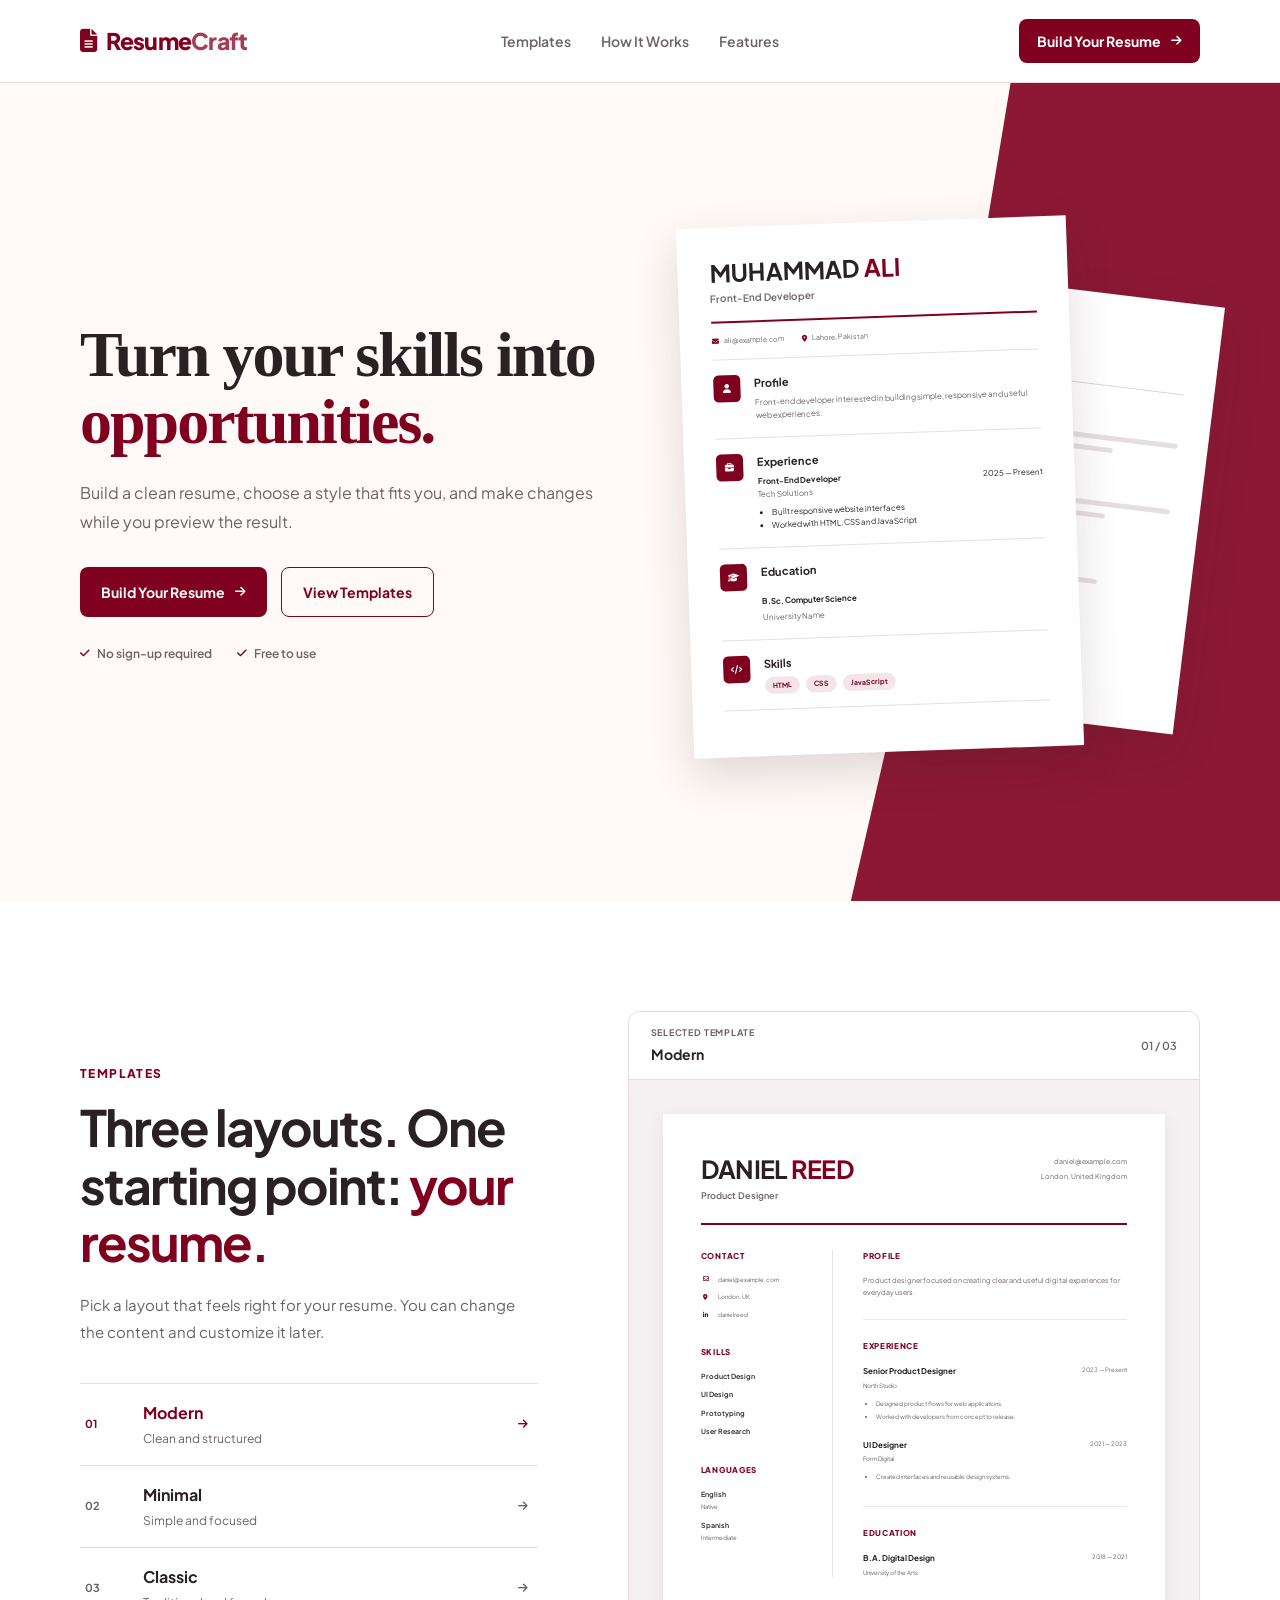
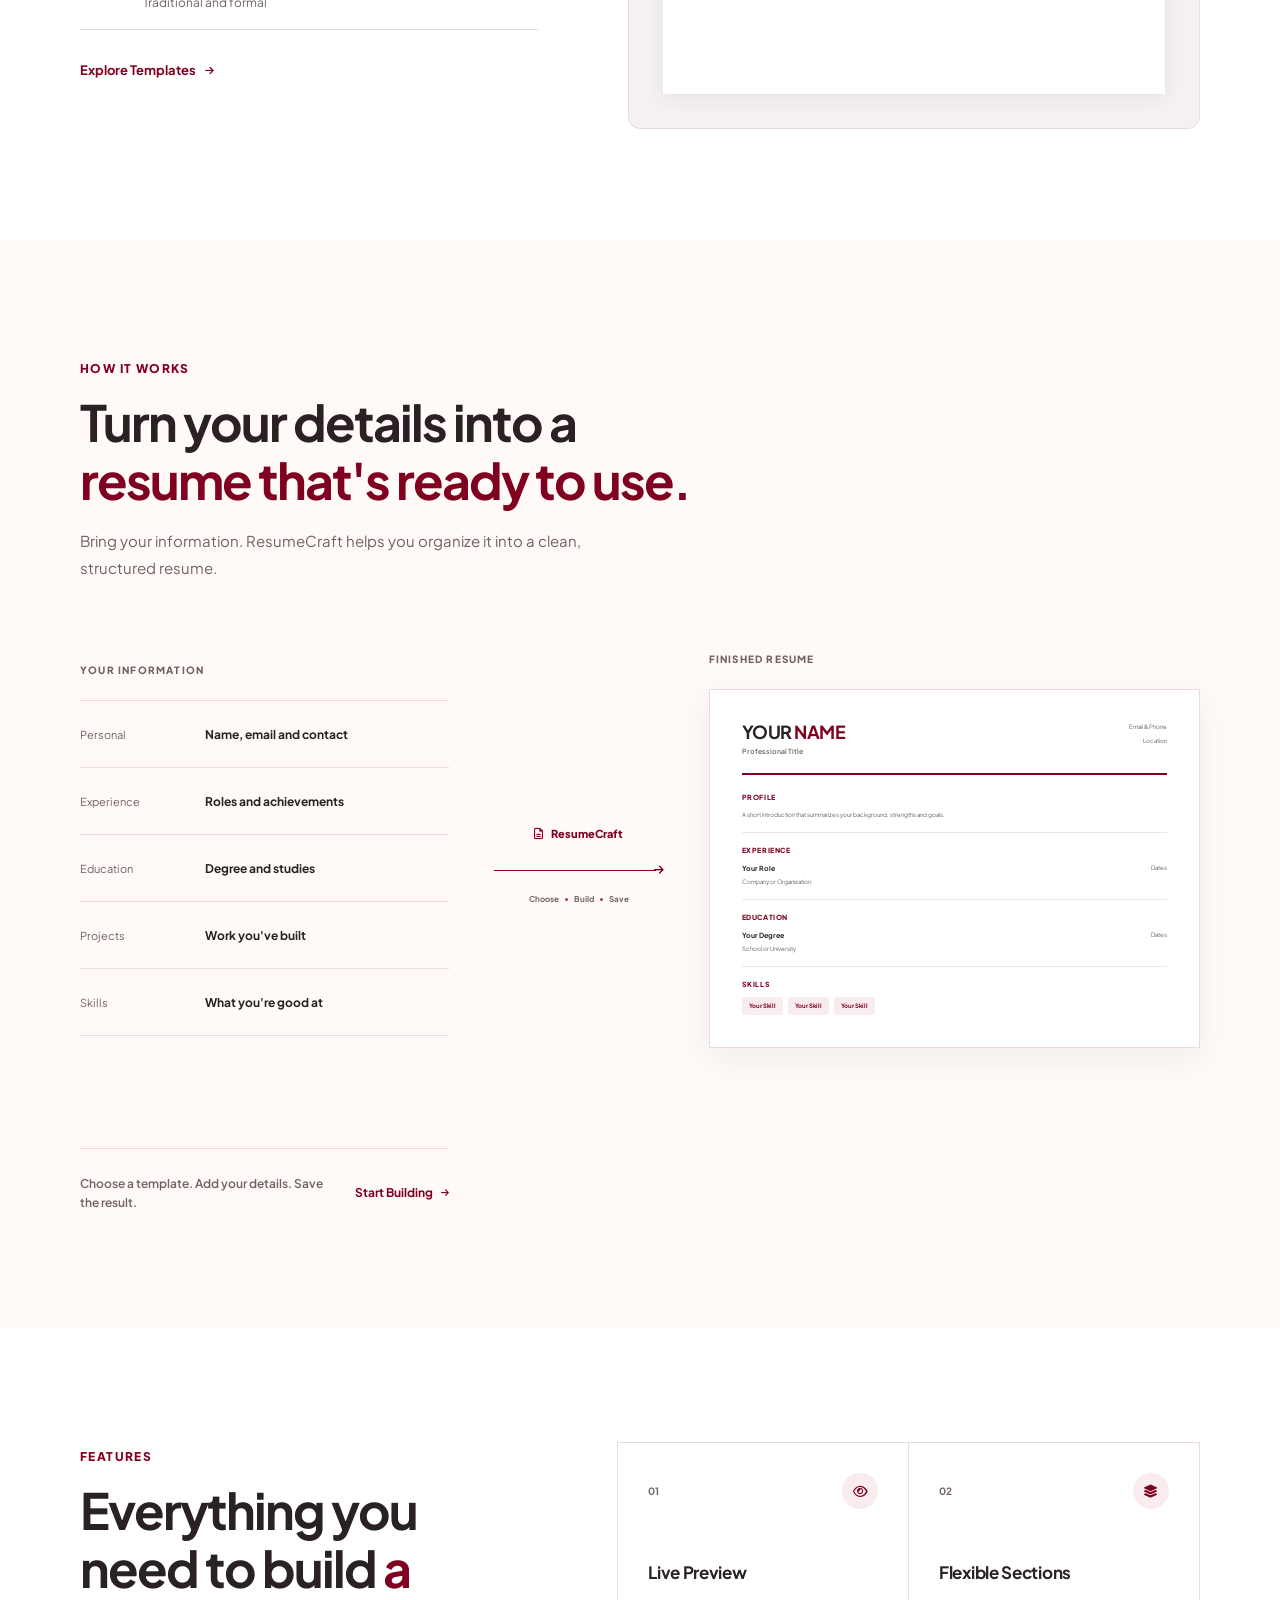
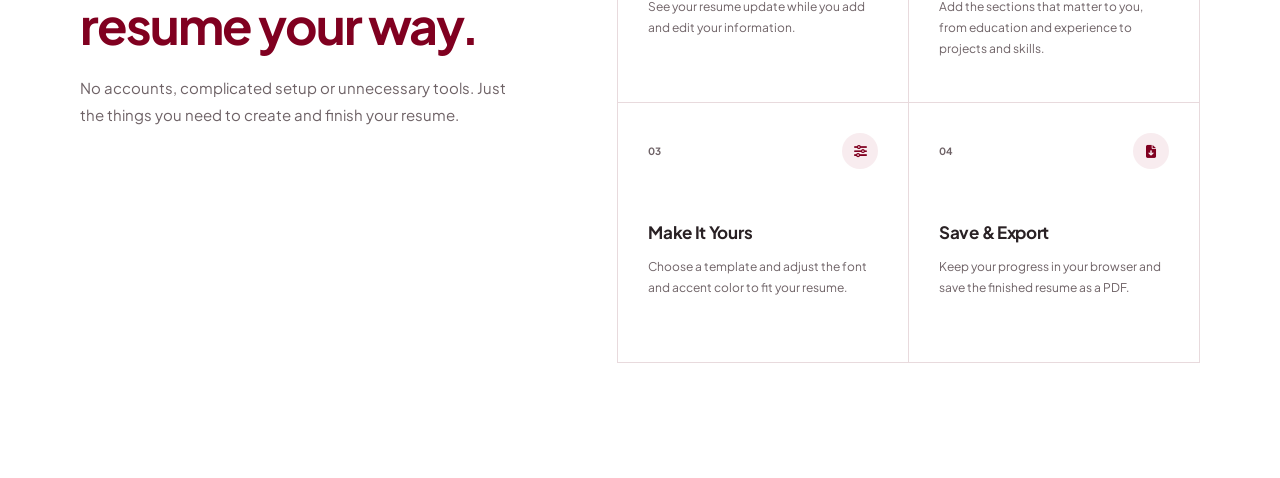
==== commit 18e1a0aa: "Add features section" ====
--- a/index.html
+++ b/index.html
@@ -698,6 +698,121 @@
         </div>
 
     </section>
+    <section class="features" id="features">
+
+      <div class="container features-container">
+
+        <div class="features-intro">
+
+          <span class="section-label">Features</span>
+
+          <h2>
+            Everything you need to build
+            <span>a resume your way.</span>
+          </h2>
+
+          <p>
+            No accounts, complicated setup or unnecessary tools.
+            Just the things you need to create and finish your resume.
+          </p>
+
+        </div>
+
+
+        <div class="features-list">
+
+          <div class="feature-item">
+
+            <div class="feature-top">
+
+              <span class="feature-number">01</span>
+
+              <span class="feature-icon">
+                <i class="fa-regular fa-eye" aria-hidden="true"></i>
+              </span>
+
+            </div>
+
+            <h3>Live Preview</h3>
+
+            <p>
+              See your resume update while you add and edit
+              your information.
+            </p>
+
+          </div>
+
+
+          <div class="feature-item">
+
+            <div class="feature-top">
+
+              <span class="feature-number">02</span>
+
+              <span class="feature-icon">
+                <i class="fa-solid fa-layer-group" aria-hidden="true"></i>
+              </span>
+
+            </div>
+
+            <h3>Flexible Sections</h3>
+
+            <p>
+              Add the sections that matter to you, from education
+              and experience to projects and skills.
+            </p>
+
+          </div>
+
+
+          <div class="feature-item">
+
+            <div class="feature-top">
+
+              <span class="feature-number">03</span>
+
+              <span class="feature-icon">
+                <i class="fa-solid fa-sliders" aria-hidden="true"></i>
+              </span>
+
+            </div>
+
+            <h3>Make It Yours</h3>
+
+            <p>
+              Choose a template and adjust the font and accent
+              color to fit your resume.
+            </p>
+
+          </div>
+
+
+          <div class="feature-item">
+
+            <div class="feature-top">
+
+              <span class="feature-number">04</span>
+
+              <span class="feature-icon">
+                <i class="fa-solid fa-file-arrow-down" aria-hidden="true"></i>
+              </span>
+
+            </div>
+
+            <h3>Save & Export</h3>
+
+            <p>
+              Keep your progress in your browser and save the
+              finished resume as a PDF.
+            </p>
+
+          </div>
+
+        </div>
+
+      </div>
+
+    </section>
 
   </main>
 
--- a/css/style.css
+++ b/css/style.css
@@ -272,7 +272,7 @@
   padding-top: 25px;
 }
 
-.sidebar-nav > a:not(.sidebar-button) {
+.sidebar-nav>a:not(.sidebar-button) {
   min-height: 48px;
   display: flex;
   align-items: center;
@@ -309,7 +309,7 @@
 }
 
 @media (hover: hover) and (pointer: fine) {
-  .sidebar-nav > a:not(.sidebar-button):hover {
+  .sidebar-nav>a:not(.sidebar-button):hover {
     color: var(--color-primary);
     background-color: #fff3f5;
   }
@@ -333,7 +333,7 @@
     padding-top: 24px;
   }
 
-  .sidebar-nav > a:not(.sidebar-button) {
+  .sidebar-nav>a:not(.sidebar-button) {
     min-height: 50px;
     margin-bottom: 9px;
     padding: 0 14px;
@@ -669,57 +669,68 @@
     min-height: auto;
   }
 
-  .hero-container {
-    gap: 30px;
-    padding-top: 60px;
-    padding-bottom: 60px;
-  }
-
-  .hero h1 {
-    font-size: 52px;
-  }
-
   .hero-shape {
-    width: 42%;
-  }
-
-  .hero-visual {
-    min-height: 500px;
-  }
-
-  .resume-main {
-    width: 350px;
-    min-height: 500px;
-    padding: 28px;
-  }
-
-  .resume-back {
-    width: 285px;
-    height: 405px;
-    padding: 27px;
-  }
-}
-
-@media (max-width: 768px) {
-  .hero {
-    min-height: auto;
+    display: none;
   }
 
   .hero-container {
     grid-template-columns: minmax(0, 1fr);
+    gap: 50px;
+    padding-top: 60px;
+    padding-bottom: 70px;
+  }
+
+  .hero-content {
+    width: 100%;
+    max-width: 620px;
+  }
+
+  .hero h1 {
+    max-width: 600px;
+    font-size: 56px;
+  }
+
+  .hero-description {
+    max-width: 540px;
+  }
+
+  .hero-visual {
+    width: 100%;
+    max-width: 620px;
+    min-height: 550px;
+  }
+
+  .resume-main {
+    top: 0;
+    left: 20px;
+    width: 390px;
+    min-height: 530px;
+    padding: 32px;
+  }
+
+  .resume-back {
+    top: 65px;
+    right: 20px;
+    width: 315px;
+    height: 430px;
+    padding: 30px;
+  }
+}
+
+@media (max-width: 768px) {
+  .hero-container {
     gap: 45px;
     padding-top: 50px;
     padding-bottom: 60px;
   }
 
   .hero-content {
-    width: 100%;
     max-width: 600px;
   }
 
   .hero h1 {
     max-width: 550px;
-    font-size: clamp(40px, 12vw, 58px);
+    font-size: clamp(40px, 9vw, 52px);
     letter-spacing: -1.5px;
   }
 
@@ -742,13 +753,8 @@
     margin-top: 23px;
   }
 
-  .hero-shape {
-    display: none;
-  }
-
   .hero-visual {
-    width: 100%;
-    min-width: 0;
+    max-width: 100%;
     min-height: 480px;
     margin-top: 5px;
   }
@@ -766,6 +772,100 @@
     display: none;
   }
 }
+
+@media (max-width: 480px) {
+  .hero-container {
+    gap: 38px;
+    padding-top: 42px;
+    padding-bottom: 50px;
+  }
+
+  .hero h1 {
+    font-size: 40px;
+    letter-spacing: -1.2px;
+  }
+
+  .hero-description {
+    font-size: 14px;
+    line-height: 1.7;
+  }
+
+  .hero-buttons {
+    max-width: none;
+    gap: 10px;
+  }
+
+  .primary-button,
+  .secondary-button {
+    min-height: 48px;
+    font-size: 13px;
+  }
+
+  .hero-points {
+    gap: 10px 16px;
+    margin-top: 20px;
+  }
+
+  .hero-points span {
+    font-size: 11px;
+  }
+
+  .hero-visual {
+    min-height: 445px;
+  }
+
+  .resume-main {
+    width: min(320px, 88vw);
+    min-height: 440px;
+    padding: 23px;
+  }
+
+  .resume-header h2 {
+    font-size: 21px;
+  }
+
+  .resume-header p {
+    font-size: 9px;
+  }
+
+  .resume-contact {
+    gap: 12px;
+    padding: 10px 0;
+  }
+
+  .resume-contact span {
+    font-size: 6px;
+  }
+
+  .resume-section {
+    grid-template-columns: 25px 1fr;
+    gap: 10px;
+    padding: 13px 0;
+  }
+
+  .section-icon {
+    width: 24px;
+    height: 24px;
+    font-size: 8px;
+  }
+
+  .resume-section h3 {
+    font-size: 10px;
+  }
+
+  .resume-section p,
+  .resume-section li,
+  .resume-section strong,
+  .resume-row span {
+    font-size: 7px;
+  }
+
+  .resume-skills span {
+    padding: 3px 7px;
+    font-size: 6px;
+  }
+}
+
 .templates-showcase {
   padding: 110px 0;
   background-color: var(--color-surface);
@@ -1133,24 +1233,42 @@
   }
 
   .templates-showcase-container {
-    grid-template-columns: minmax(0, 0.8fr) minmax(430px, 1fr);
+    grid-template-columns: minmax(0, 1fr);
     gap: 50px;
   }
 
+  .templates-content {
+    max-width: 620px;
+  }
+
   .templates-content h2 {
+    max-width: 560px;
     font-size: 40px;
+  }
+
+  .templates-description {
+    max-width: 520px;
+  }
+
+  .template-options {
+    max-width: 620px;
   }
 
   .template-option {
     min-height: 75px;
   }
 
+  .template-preview-area {
+    width: 100%;
+    max-width: 620px;
+  }
+
   .template-paper-wrap {
     padding: 25px;
   }
 
   .template-paper {
-    min-height: 540px;
+    min-height: 560px;
     padding: 34px 28px;
   }
 
@@ -1169,12 +1287,10 @@
   }
 
   .templates-showcase-container {
-    grid-template-columns: minmax(0, 1fr);
     gap: 45px;
   }
 
   .templates-content h2 {
-    max-width: 520px;
     font-size: 36px;
     letter-spacing: -1.5px;
   }
@@ -1185,7 +1301,6 @@
   }
 
   .template-options {
-    max-width: none;
     margin-top: 30px;
   }
 
@@ -1195,10 +1310,6 @@
 
   .templates-link {
     margin-top: 26px;
-  }
-
-  .template-preview-area {
-    width: 100%;
   }
 
   .template-preview-top {
@@ -1235,6 +1346,138 @@
 
   .template-paper-side {
     padding-right: 13px;
+  }
+}
+
+@media (max-width: 480px) {
+  .templates-showcase {
+    padding: 65px 0;
+  }
+
+  .templates-content h2 {
+    font-size: 32px;
+    letter-spacing: -1.2px;
+  }
+
+  .template-option {
+    grid-template-columns: 32px 1fr auto;
+    gap: 12px;
+    padding: 13px 3px;
+  }
+
+  .template-option-text strong {
+    font-size: 15px;
+  }
+
+  .template-option-text span {
+    font-size: 11px;
+  }
+
+  .template-preview-top {
+    min-height: 58px;
+    padding: 0 14px;
+  }
+
+  .template-paper-wrap {
+    padding: 10px;
+  }
+
+  .template-paper {
+    min-height: 450px;
+    padding: 22px 16px;
+  }
+
+  .template-paper-header {
+    gap: 10px;
+    padding-bottom: 15px;
+  }
+
+  .template-paper-header h3 {
+    font-size: 16px;
+  }
+
+  .template-paper-header p {
+    font-size: 7px;
+  }
+
+  .template-paper-contact {
+    font-size: 5px;
+  }
+
+  .template-paper-body {
+    grid-template-columns: 29% 1fr;
+    gap: 13px;
+    padding-top: 17px;
+  }
+
+  .template-paper-side {
+    padding-right: 10px;
+  }
+
+  .paper-section {
+    margin-bottom: 20px;
+  }
+
+  .paper-section h4,
+  .paper-main-section h4 {
+    margin-bottom: 9px;
+    font-size: 7px;
+  }
+
+  .paper-contact-item {
+    gap: 4px;
+    margin-bottom: 6px;
+    font-size: 5px;
+  }
+
+  .paper-contact-item i {
+    width: 7px;
+    font-size: 5px;
+  }
+
+  .paper-skills {
+    gap: 5px;
+  }
+
+  .paper-skills span,
+  .paper-language span {
+    font-size: 6px;
+  }
+
+  .paper-language small {
+    font-size: 5px;
+  }
+
+  .paper-main-section {
+    padding-bottom: 15px;
+    margin-bottom: 15px;
+  }
+
+  .paper-main-section>p {
+    font-size: 6px;
+  }
+
+  .paper-job {
+    margin-bottom: 14px;
+  }
+
+  .paper-job-heading {
+    gap: 8px;
+  }
+
+  .paper-job-heading strong {
+    font-size: 7px;
+  }
+
+  .paper-job-heading span,
+  .paper-job-heading small,
+  .paper-job li {
+    font-size: 5px;
+  }
+
+  .paper-job ul {
+    margin-top: 6px;
+    padding-left: 10px;
   }
 }
 
@@ -1480,33 +1723,33 @@
 }
 
 .how-bottom {
-    display: flex;
-    align-items: center;
-    gap: 28px;
-    margin-top: 55px;
-    padding-top: 25px;
-    border-top: 1px solid var(--color-border);
+  display: flex;
+  align-items: center;
+  gap: 28px;
+  margin-top: 55px;
+  padding-top: 25px;
+  border-top: 1px solid var(--color-border);
 }
 
 .how-bottom p {
-    color: var(--color-muted);
-    font-size: 12px;
-    font-weight: 600;
+  color: var(--color-muted);
+  font-size: 12px;
+  font-weight: 600;
 }
 
 .how-bottom a {
-    display: inline-flex;
-    align-items: center;
-    gap: 8px;
-    color: var(--color-primary);
-    font-size: 12px;
-    font-weight: 700;
-    white-space: nowrap;
+  display: inline-flex;
+  align-items: center;
+  gap: 8px;
+  color: var(--color-primary);
+  font-size: 12px;
+  font-weight: 700;
+  white-space: nowrap;
 }
 
 .how-bottom a i {
-    font-size: 9px;
-    transition: transform 0.2s ease;
+  font-size: 9px;
+  transition: transform 0.2s ease;
 }
 
 @media (hover: hover) and (pointer: fine) {
@@ -1658,4 +1901,179 @@
   .finished-contact {
     font-size: 5px;
   }
+}
+
+.features {
+  padding: 115px 0;
+  background-color: var(--color-surface);
+}
+
+.features-container {
+  display: grid;
+  grid-template-columns: minmax(0, 0.75fr) minmax(500px, 1fr);
+  align-items: start;
+  gap: 100px;
+}
+
+.features-intro {
+  position: sticky;
+  top: 50px;
+}
+
+.features-intro h2 {
+  max-width: 520px;
+  font-size: clamp(38px, 4vw, 50px);
+  line-height: 1.15;
+  letter-spacing: -2px;
+}
+
+.features-intro h2 span {
+  color: var(--color-primary);
+}
+
+.features-intro>p {
+  max-width: 440px;
+  margin-top: 20px;
+  color: var(--color-muted);
+  font-size: 15px;
+  line-height: 1.8;
+}
+
+.features-list {
+  display: grid;
+  grid-template-columns: repeat(2, minmax(0, 1fr));
+  border-top: 1px solid var(--color-border);
+  border-left: 1px solid var(--color-border);
+}
+
+.feature-item {
+  min-height: 260px;
+  padding: 30px;
+  border-right: 1px solid var(--color-border);
+  border-bottom: 1px solid var(--color-border);
+}
+
+.feature-top {
+  display: flex;
+  align-items: center;
+  justify-content: space-between;
+  gap: 20px;
+  margin-bottom: 50px;
+}
+
+.feature-number {
+  color: var(--color-muted);
+  font-size: 10px;
+  font-weight: 700;
+}
+
+.feature-icon {
+  width: 36px;
+  height: 36px;
+  display: inline-flex;
+  align-items: center;
+  justify-content: center;
+  border-radius: 50%;
+  background-color: #f8ecef;
+  color: var(--color-primary);
+  font-size: 13px;
+}
+
+.feature-item h3 {
+  margin-bottom: 10px;
+  font-size: 17px;
+  font-weight: 700;
+  letter-spacing: -0.3px;
+}
+
+.feature-item p {
+  color: var(--color-muted);
+  font-size: 12px;
+  line-height: 1.75;
+}
+
+@media (hover: hover) and (pointer: fine) {
+  .feature-item {
+    transition: background-color 0.2s ease;
+  }
+
+  .feature-item:hover {
+    background-color: #fffaf9;
+  }
+}
+
+@media (max-width: 1024px) {
+  .features {
+    padding: 95px 0;
+  }
+
+  .features-container {
+    grid-template-columns: minmax(0, 0.7fr) minmax(430px, 1fr);
+    gap: 55px;
+  }
+
+  .features-intro h2 {
+    font-size: 40px;
+  }
+
+  .feature-item {
+    min-height: 245px;
+    padding: 25px;
+  }
+
+  .feature-top {
+    margin-bottom: 42px;
+  }
+}
+
+@media (max-width: 850px) {
+  .features-container {
+    grid-template-columns: 1fr;
+    gap: 45px;
+  }
+
+  .features-intro {
+    position: static;
+    max-width: 620px;
+  }
+
+  .features-list {
+    width: 100%;
+  }
+}
+
+@media (max-width: 768px) {
+  .features {
+    padding: 75px 0;
+  }
+
+  .features-intro h2 {
+    font-size: 36px;
+    letter-spacing: -1.5px;
+  }
+
+  .features-intro>p {
+    margin-top: 16px;
+    font-size: 14px;
+  }
+
+  .feature-item {
+    min-height: 230px;
+    padding: 23px;
+  }
+}
+
+@media (max-width: 480px) {
+  .features-list {
+    grid-template-columns: 1fr;
+  }
+
+  .feature-item {
+    min-height: auto;
+    padding: 25px 20px;
+  }
+
+  .feature-top {
+    margin-bottom: 35px;
+  }
 }
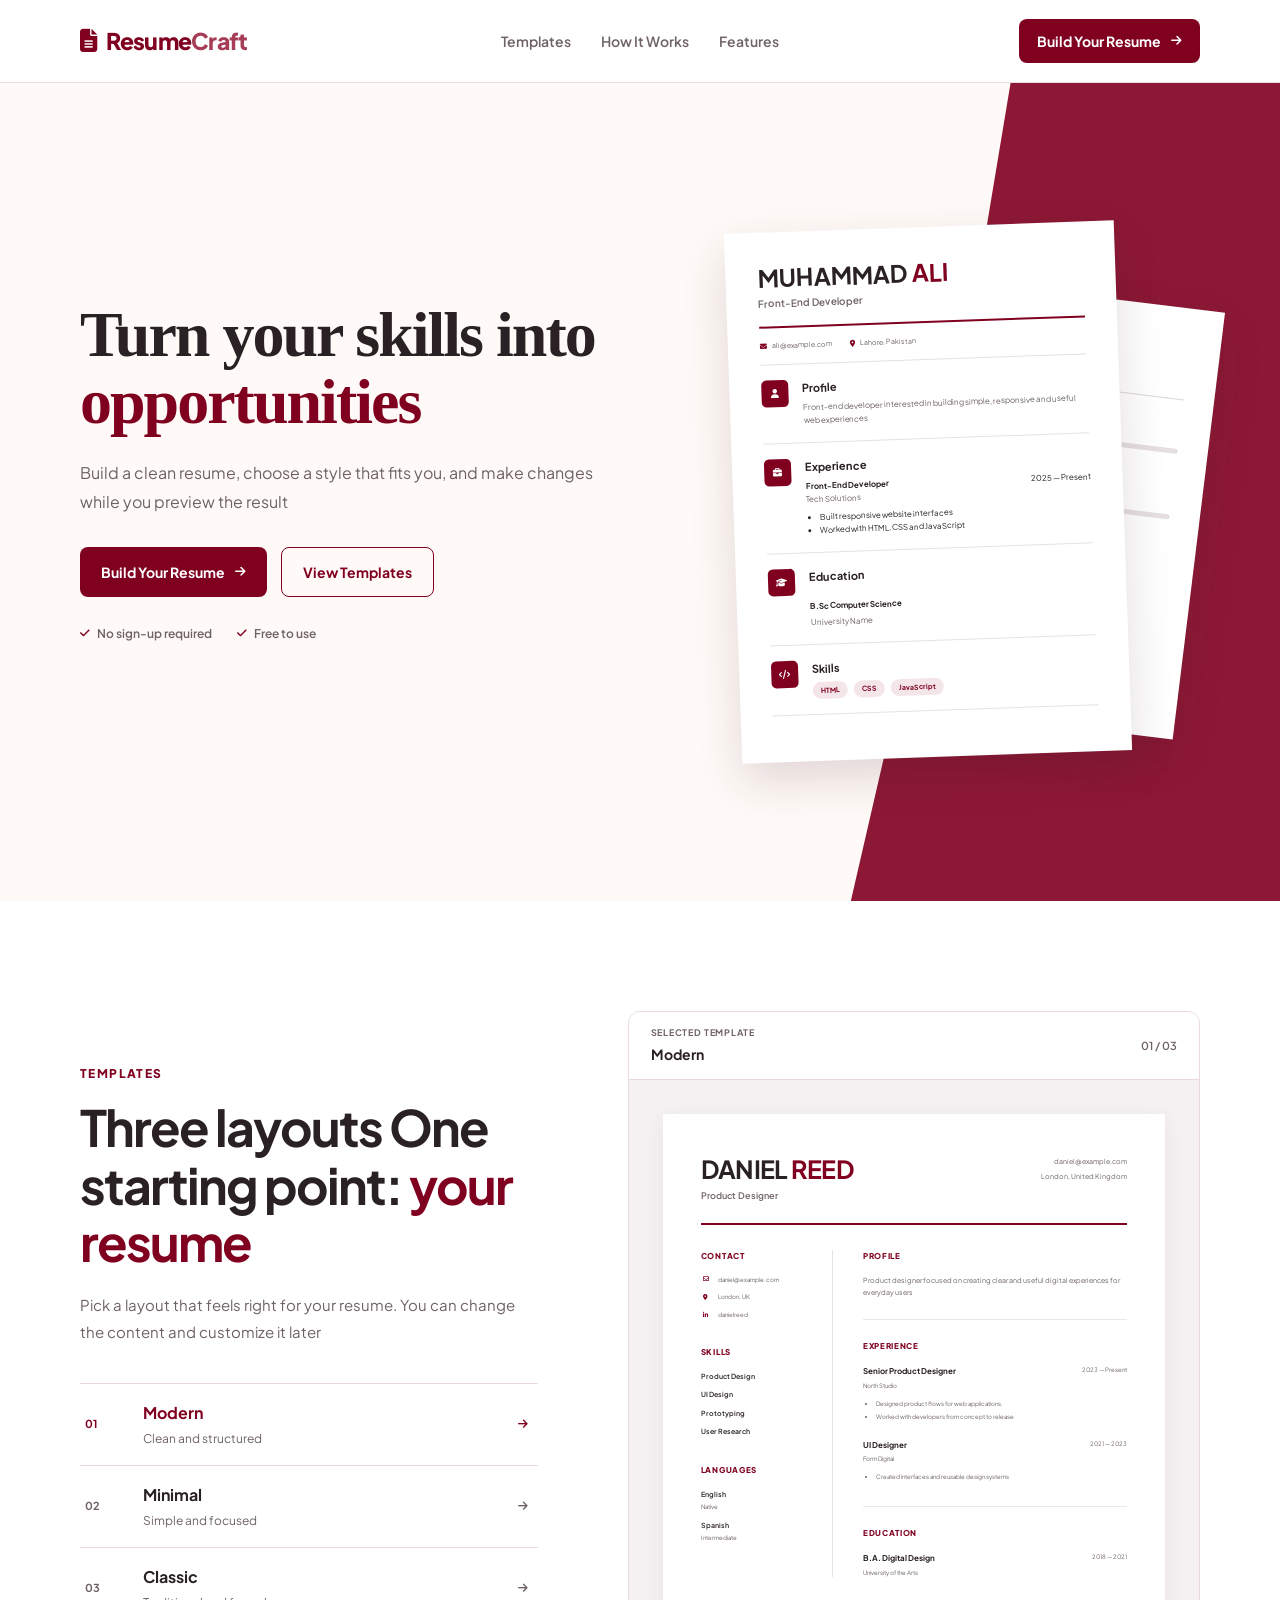
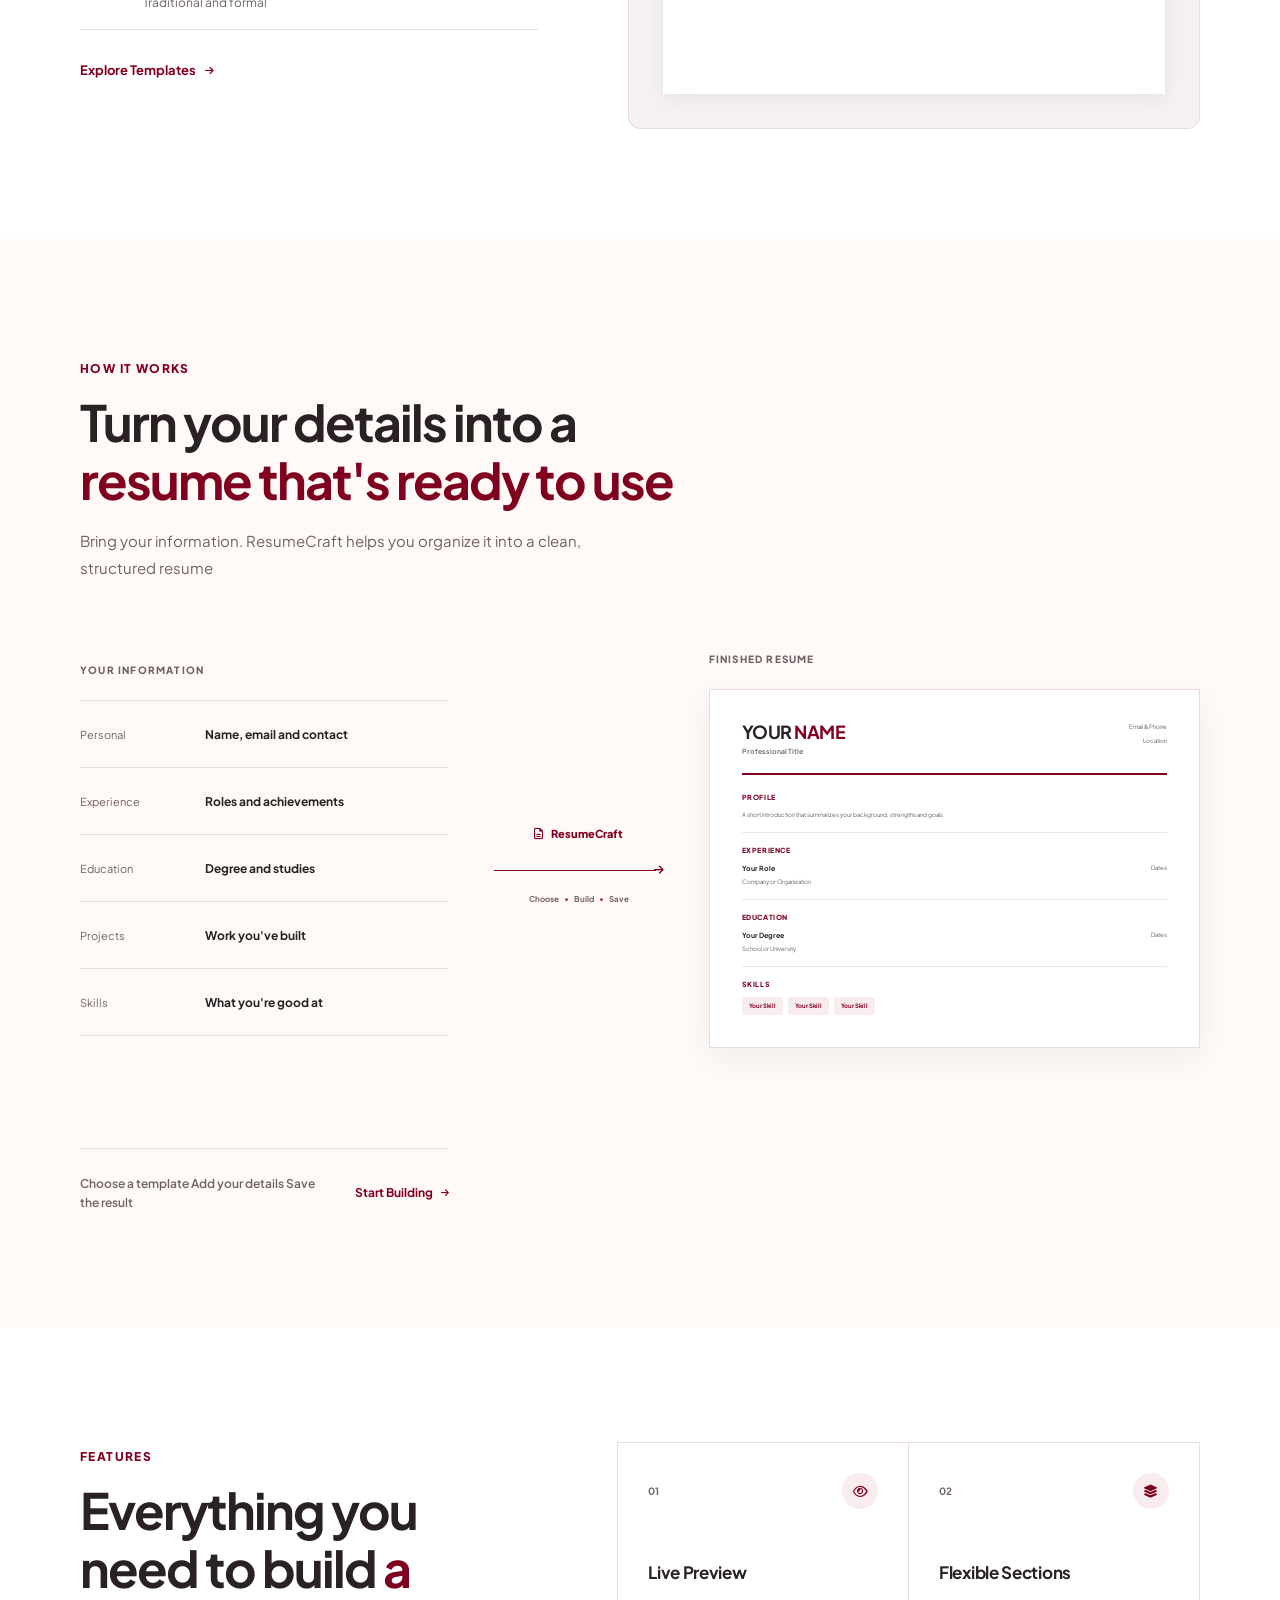
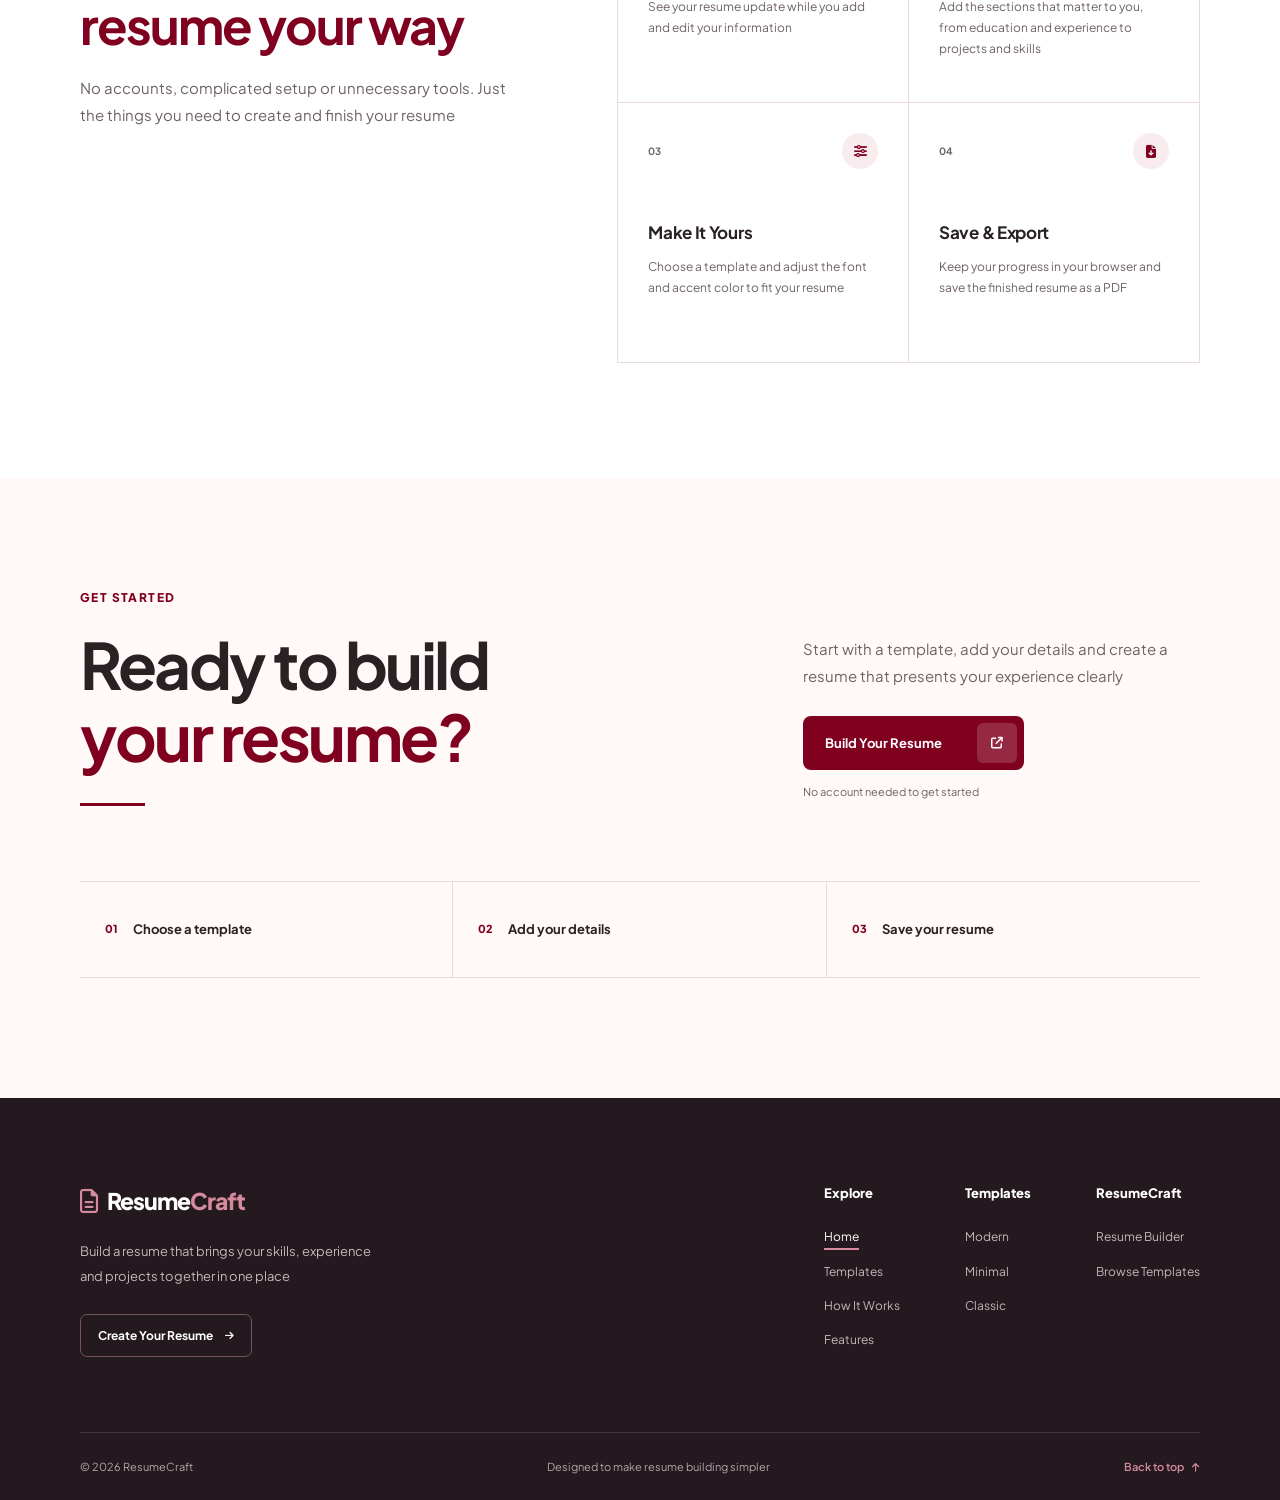
==== commit f97ef1d8: "complete responsive homepage" ====
--- a/index.html
+++ b/index.html
@@ -106,12 +106,12 @@
         <div class="hero-content">
           <h1>
             Turn your skills into
-            <span>opportunities.</span>
+            <span>opportunities</span>
           </h1>
 
           <p class="hero-description">
             Build a clean resume, choose a style that fits you, and make changes
-            while you preview the result.
+            while you preview the result
           </p>
 
           <div class="hero-buttons">
@@ -206,7 +206,7 @@
                   <h3>Profile</h3>
                   <p>
                     Front-end developer interested in building simple,
-                    responsive and useful web experiences.
+                    responsive and useful web experiences
                   </p>
                 </div>
               </div>
@@ -240,7 +240,7 @@
 
                 <div>
                   <h3>Education</h3>
-                  <strong>B.Sc. Computer Science</strong>
+                  <strong>B.Sc Computer Science</strong>
                   <p>University Name</p>
                 </div>
               </div>
@@ -279,13 +279,13 @@
           <span class="section-label">Templates</span>
 
           <h2>
-            Three layouts. One starting point:
-            <span>your resume.</span>
+            Three layouts One starting point:
+            <span>your resume</span>
           </h2>
 
           <p class="templates-description">
             Pick a layout that feels right for your resume.
-            You can change the content and customize it later.
+            You can change the content and customize it later
           </p>
 
           <div class="template-options">
@@ -435,7 +435,7 @@
 
                     <p>
                       Product designer focused on creating clear and useful
-                      digital experiences for everyday users.
+                      digital experiences for everyday users
                     </p>
 
                   </div>
@@ -459,7 +459,7 @@
 
                       <ul>
                         <li>Designed product flows for web applications.</li>
-                        <li>Worked with developers from concept to release.</li>
+                        <li>Worked with developers from concept to release</li>
                       </ul>
 
                     </div>
@@ -478,7 +478,7 @@
                       </div>
 
                       <ul>
-                        <li>Created interfaces and reusable design systems.</li>
+                        <li>Created interfaces and reusable design systems</li>
                       </ul>
 
                     </div>
@@ -525,12 +525,12 @@
 
           <h2>
             Turn your details into a
-            <span>resume that's ready to use.</span>
+            <span>resume that's ready to use</span>
           </h2>
 
           <p>
             Bring your information. ResumeCraft helps you organize it
-            into a clean, structured resume.
+            into a clean, structured resume
           </p>
 
         </div>
@@ -625,7 +625,7 @@
 
                   <p>
                     A short introduction that summarizes your background,
-                    strengths and goals.
+                    strengths and goals
                   </p>
 
                 </div>
@@ -685,7 +685,7 @@
           <div class="how-bottom">
 
             <p>
-              Choose a template. Add your details. Save the result.
+              Choose a template Add your details Save the result
             </p>
 
             <a href="builder.html">
@@ -708,12 +708,12 @@
 
           <h2>
             Everything you need to build
-            <span>a resume your way.</span>
+            <span>a resume your way</span>
           </h2>
 
           <p>
             No accounts, complicated setup or unnecessary tools.
-            Just the things you need to create and finish your resume.
+            Just the things you need to create and finish your resume
           </p>
 
         </div>
@@ -737,7 +737,7 @@
 
             <p>
               See your resume update while you add and edit
-              your information.
+              your information
             </p>
 
           </div>
@@ -759,7 +759,7 @@
 
             <p>
               Add the sections that matter to you, from education
-              and experience to projects and skills.
+              and experience to projects and skills
             </p>
 
           </div>
@@ -781,7 +781,7 @@
 
             <p>
               Choose a template and adjust the font and accent
-              color to fit your resume.
+              color to fit your resume
             </p>
 
           </div>
@@ -803,7 +803,7 @@
 
             <p>
               Keep your progress in your browser and save the
-              finished resume as a PDF.
+              finished resume as a PDF
             </p>
 
           </div>
@@ -814,8 +814,157 @@
 
     </section>
 
+    <section class="final-cta">
+
+      <div class="container">
+
+        <div class="cta-top">
+
+          <div class="cta-heading">
+
+            <div class="cta-heading-top">
+              <span class="section-label">Get started</span>
+            </div>
+
+            <h2>
+              Ready to build
+              <span>your resume?</span>
+            </h2>
+
+            <div class="cta-heading-line"></div>
+
+          </div>
+
+          <div class="cta-content">
+
+            <p>
+              Start with a template, add your details
+              and create a resume that presents your
+              experience clearly
+            </p>
+
+            <a href="builder.html" class="cta-button">
+              <span>Build Your Resume</span>
+              <span class="cta-button-icon">
+                <i class="fa-solid fa-arrow-up-right-from-square" aria-hidden="true"></i>
+              </span>
+            </a>
+
+            <span class="cta-note">
+              No account needed to get started
+            </span>
+
+          </div>
+
+        </div>
+
+        <div class="cta-steps">
+
+          <div class="cta-step">
+            <span class="cta-step-number">01</span>
+            <span>Choose a template</span>
+          </div>
+
+          <div class="cta-step">
+            <span class="cta-step-number">02</span>
+            <span>Add your details</span>
+          </div>
+
+          <div class="cta-step">
+            <span class="cta-step-number">03</span>
+            <span>Save your resume</span>
+          </div>
+
+        </div>
+
+      </div>
+
+    </section>
+
+
   </main>
 
+
+  <footer class="footer">
+
+    <div class="container">
+
+      <div class="footer-main">
+
+        <div class="footer-about">
+
+          <a href="index.html" class="footer-logo">
+            <i class="fa-regular fa-file-lines" aria-hidden="true"></i>
+            <span>Resume<span>Craft</span></span>
+          </a>
+
+          <p>
+            Build a resume that brings your skills,
+            experience and projects together in one place
+          </p>
+
+          <a href="builder.html" class="footer-button">
+            Create Your Resume
+            <i class="fa-solid fa-arrow-right" aria-hidden="true"></i>
+          </a>
+
+        </div>
+
+        <div class="footer-navigation">
+
+          <div class="footer-links">
+
+            <h3>Explore</h3>
+
+            <a href="index.html" class="active">Home</a>
+            <a href="templates.html">Templates</a>
+            <a href="index.html#how-it-works">How It Works</a>
+            <a href="index.html#features">Features</a>
+
+          </div>
+
+          <div class="footer-links">
+
+            <h3>Templates</h3>
+
+            <a href="builder.html?template=modern">Modern</a>
+            <a href="builder.html?template=minimal">Minimal</a>
+            <a href="builder.html?template=classic">Classic</a>
+
+          </div>
+
+          <div class="footer-links">
+
+            <h3>ResumeCraft</h3>
+
+            <a href="builder.html">Resume Builder</a>
+            <a href="templates.html">Browse Templates</a>
+
+          </div>
+
+        </div>
+
+      </div>
+
+      <div class="footer-bottom">
+
+        <p>&copy; 2026 ResumeCraft</p>
+
+        <span>Designed to make resume building simpler</span>
+
+        <a href="#" class="footer-top">
+          Back to top
+          <i class="fa-solid fa-arrow-up" aria-hidden="true"></i>
+        </a>
+
+      </div>
+
+    </div>
+
+  </footer>
+
+
+
 </body>
 
 </html>
--- a/css/style.css
+++ b/css/style.css
@@ -368,16 +368,17 @@
   position: relative;
   z-index: 2;
   display: grid;
-  grid-template-columns: 1fr 1fr;
+  grid-template-columns: 1.2fr 1fr;
   align-items: center;
   gap: 70px;
   padding-top: 70px;
-  padding-bottom: 70px;
+  padding-bottom: 40px;
 }
 
 .hero-content {
   min-width: 0;
   max-width: 570px;
+  transform: translateY(-35px);
 }
 
 .hero h1 {
@@ -463,6 +464,7 @@
   position: relative;
   min-width: 0;
   min-height: 560px;
+  transform: translateY(-10px);
 }
 
 .resume-card {
@@ -2076,4 +2078,505 @@
   .feature-top {
     margin-bottom: 35px;
   }
+}
+
+
+.final-cta {
+  padding: 110px 0 120px;
+  background-color: var(--color-background);
+}
+
+.cta-top {
+  display: grid;
+  grid-template-columns: minmax(0, 1.1fr) minmax(0, 0.7fr);
+  align-items: end;
+  gap: 100px;
+  padding-bottom: 75px;
+}
+
+.cta-heading-top {
+  display: flex;
+  align-items: center;
+  justify-content: space-between;
+  gap: 20px;
+  max-width: 570px;
+  margin-bottom: 22px;
+}
+
+.cta-heading-top .section-label {
+  margin-bottom: 0;
+}
+
+.cta-index {
+  color: var(--color-muted);
+  font-size: 11px;
+  font-weight: 600;
+}
+
+.cta-heading h2 {
+  max-width: 650px;
+  font-size: clamp(42px, 5vw, 64px);
+  line-height: 1.12;
+  letter-spacing: -2.5px;
+}
+
+.cta-heading h2 span {
+  display: block;
+  color: var(--color-primary);
+}
+
+.cta-heading-line {
+  width: 65px;
+  height: 3px;
+  margin-top: 30px;
+  background-color: var(--color-primary);
+}
+
+.cta-content {
+  max-width: 390px;
+  padding-bottom: 5px;
+}
+
+.cta-content p {
+  color: var(--color-muted);
+  font-size: 15px;
+  line-height: 1.8;
+}
+
+.cta-button {
+  min-height: 54px;
+  display: inline-flex;
+  align-items: center;
+  justify-content: space-between;
+  gap: 35px;
+  margin-top: 27px;
+  padding: 6px 7px 6px 22px;
+  border-radius: 8px;
+  background-color: var(--color-primary);
+  color: #ffffff;
+  font-size: 13px;
+  font-weight: 700;
+  transition: background-color 0.2s ease;
+}
+
+.cta-button-icon {
+  width: 40px;
+  height: 40px;
+  display: inline-flex;
+  align-items: center;
+  justify-content: center;
+  border-radius: 6px;
+  background-color: rgb(255 255 255 / 16%);
+  font-size: 12px;
+  transition: transform 0.2s ease;
+}
+
+.cta-note {
+  display: block;
+  margin-top: 13px;
+  color: var(--color-muted);
+  font-size: 11px;
+}
+
+.cta-steps {
+  display: grid;
+  grid-template-columns: repeat(3, minmax(0, 1fr));
+  border-top: 1px solid var(--color-border);
+  border-bottom: 1px solid var(--color-border);
+}
+
+.cta-step {
+  min-height: 95px;
+  display: flex;
+  align-items: center;
+  gap: 15px;
+  padding: 20px 25px;
+}
+
+.cta-step:not(:last-child) {
+  border-right: 1px solid var(--color-border);
+}
+
+.cta-step-number {
+  color: var(--color-primary);
+  font-size: 11px;
+  font-weight: 800;
+}
+
+.cta-step > span:nth-child(2) {
+  color: var(--color-text);
+  font-size: 13px;
+  font-weight: 700;
+}
+
+@media (hover: hover) and (pointer: fine) {
+  .cta-button:hover {
+    background-color: var(--color-primary-hover);
+  }
+
+  .cta-button:hover .cta-button-icon {
+    transform: translate(2px, -2px);
+  }
+}
+
+@media (max-width: 1024px) {
+  .final-cta {
+    padding: 90px 0 80px;
+  }
+
+  .cta-top {
+    gap: 55px;
+    padding-bottom: 60px;
+  }
+
+  .cta-heading h2 {
+    font-size: 52px;
+  }
+
+  .cta-step {
+    padding: 20px 18px;
+    gap: 12px;
+  }
+}
+
+@media (max-width: 768px) {
+  .final-cta {
+    padding: 75px 0 65px;
+  }
+
+  .cta-top {
+    grid-template-columns: 1fr;
+    gap: 35px;
+    padding-bottom: 50px;
+  }
+
+  .cta-heading h2 {
+    font-size: 45px;
+    letter-spacing: -2px;
+  }
+
+  .cta-content {
+    max-width: 480px;
+  }
+
+  .cta-content p {
+    font-size: 14px;
+  }
+
+  .cta-step {
+    min-height: 85px;
+    padding: 15px 12px;
+    gap: 8px;
+  }
+
+  .cta-step > span:nth-child(2) {
+    font-size: 11px;
+  }
+
+  .cta-step-number {
+    font-size: 10px;
+  }
+
+  .cta-step i {
+    font-size: 10px;
+  }
+}
+
+@media (max-width: 480px) {
+  .final-cta {
+    padding: 65px 0 55px;
+  }
+
+  .cta-heading-top {
+    gap: 12px;
+    margin-bottom: 18px;
+  }
+
+  .cta-index {
+    font-size: 10px;
+  }
+
+  .cta-heading h2 {
+    font-size: 37px;
+    letter-spacing: -1.5px;
+  }
+
+  .cta-heading-line {
+    margin-top: 24px;
+  }
+
+  .cta-top {
+    gap: 28px;
+    padding-bottom: 40px;
+  }
+
+  .cta-content p {
+    font-size: 13px;
+  }
+
+  .cta-button {
+    width: 100%;
+    margin-top: 23px;
+  }
+
+  .cta-steps {
+    grid-template-columns: 1fr;
+  }
+
+  .cta-step {
+    min-height: 65px;
+    padding: 15px 10px;
+    gap: 15px;
+  }
+
+  .cta-step:not(:last-child) {
+    border-right: none;
+    border-bottom: 1px solid var(--color-border);
+  }
+
+  .cta-step > span:nth-child(2) {
+    font-size: 12px;
+  }
+}
+
+
+.footer {
+  padding: 85px 0 25px;
+  background-color: #24191e;
+  color: #ffffff;
+}
+
+.footer-main {
+  display: flex;
+  align-items: flex-start;
+  justify-content: space-between;
+  gap: 65px;
+  padding-bottom: 75px;
+}
+
+.footer-about {
+  max-width: 310px;
+}
+
+.footer-logo {
+  display: inline-flex;
+  align-items: center;
+  gap: 10px;
+  color: #ffffff;
+  font-size: 23px;
+  font-weight: 800;
+  letter-spacing: -1px;
+}
+
+.footer-logo>i {
+  color: #d58a9e;
+  font-size: 24px;
+}
+
+.footer-logo>span>span {
+  color: #d58a9e;
+}
+
+.footer-about p {
+  max-width: 300px;
+  margin-top: 20px;
+  color: #c4b6bc;
+  font-size: 13px;
+  line-height: 1.9;
+}
+
+.footer-button {
+  min-height: 43px;
+  display: inline-flex;
+  align-items: center;
+  justify-content: center;
+  gap: 12px;
+  margin-top: 25px;
+  padding: 0 17px;
+  border: 1px solid #76535f;
+  border-radius: 7px;
+  color: #ffffff;
+  font-size: 12px;
+  font-weight: 700;
+  transition:
+    background-color 0.2s ease,
+    border-color 0.2s ease;
+}
+
+.footer-button i {
+  font-size: 10px;
+}
+
+.footer-navigation {
+  display: flex;
+  align-items: flex-start;
+  gap: 65px;
+}
+
+.footer-links {
+  display: flex;
+  flex-direction: column;
+  align-items: flex-start;
+  gap: 15px;
+}
+
+.footer-links h3 {
+  margin-bottom: 9px;
+  color: #ffffff;
+  font-size: 13px;
+  font-weight: 800;
+}
+
+.footer-links a {
+  color: #c4b6bc;
+  font-size: 12px;
+  transition: color 0.2s ease;
+}
+
+.footer-bottom {
+  display: flex;
+  align-items: center;
+  justify-content: space-between;
+  gap: 20px;
+  padding-top: 25px;
+  border-top: 1px solid #49363e;
+}
+
+.footer-links a.active {
+  color: #ffffff;
+  text-decoration: underline;
+  text-decoration-color: #d58a9e;
+  text-underline-offset: 7px;
+  text-decoration-thickness: 2px;
+}
+
+.footer-bottom p,
+.footer-bottom span {
+  color: #b5a5ac;
+  font-size: 11px;
+}
+
+.footer-top {
+  display: inline-flex;
+  align-items: center;
+  gap: 8px;
+  color: #d58a9e;
+  font-size: 11px;
+  font-weight: 600;
+  transition: color 0.2s ease;
+}
+
+.footer-top i {
+  font-size: 10px;
+}
+
+@media (hover: hover) and (pointer: fine) {
+  .footer-button:hover {
+    background-color: #38252e;
+    border-color: #d58a9e;
+  }
+
+  .footer-links a:hover,
+  .footer-top:hover {
+    color: #ffffff;
+  }
+}
+
+@media (max-width: 1024px) {
+  .footer {
+    padding-top: 70px;
+  }
+
+  .footer-main {
+    flex-direction: column;
+    gap: 45px;
+    padding-bottom: 60px;
+  }
+
+  .footer-about {
+    max-width: 450px;
+  }
+
+  .footer-navigation {
+    width: 100%;
+    gap: 75px;
+  }
+}
+
+@media (max-width: 768px) {
+  .footer {
+    padding: 60px 0 25px;
+  }
+
+  .footer-main {
+    gap: 40px;
+    padding-bottom: 50px;
+  }
+
+  .footer-navigation {
+    gap: 45px;
+  }
+
+  .footer-links {
+    gap: 13px;
+  }
+
+  .footer-bottom {
+    flex-wrap: wrap;
+  }
+}
+
+@media (max-width: 480px) {
+  .footer {
+    padding: 50px 0 25px;
+  }
+
+  .footer-main {
+    gap: 40px;
+    padding-bottom: 40px;
+  }
+
+  .footer-logo {
+    font-size: 21px;
+  }
+
+  .footer-logo>i {
+    font-size: 22px;
+  }
+
+  .footer-about p {
+    margin-top: 16px;
+    font-size: 12px;
+  }
+
+  .footer-button {
+    margin-top: 22px;
+  }
+
+  .footer-navigation {
+    display: grid;
+    grid-template-columns: repeat(2, minmax(0, 1fr));
+    gap: 35px 20px;
+  }
+
+  .footer-links h3 {
+    font-size: 12px;
+  }
+
+  .footer-links a {
+    font-size: 11px;
+  }
+
+  .footer-bottom {
+    flex-direction: column;
+    align-items: flex-start;
+    gap: 12px;
+    padding-top: 20px;
+  }
+
+  .footer-bottom p,
+  .footer-bottom span,
+  .footer-top {
+    font-size: 10px;
+  }
 }
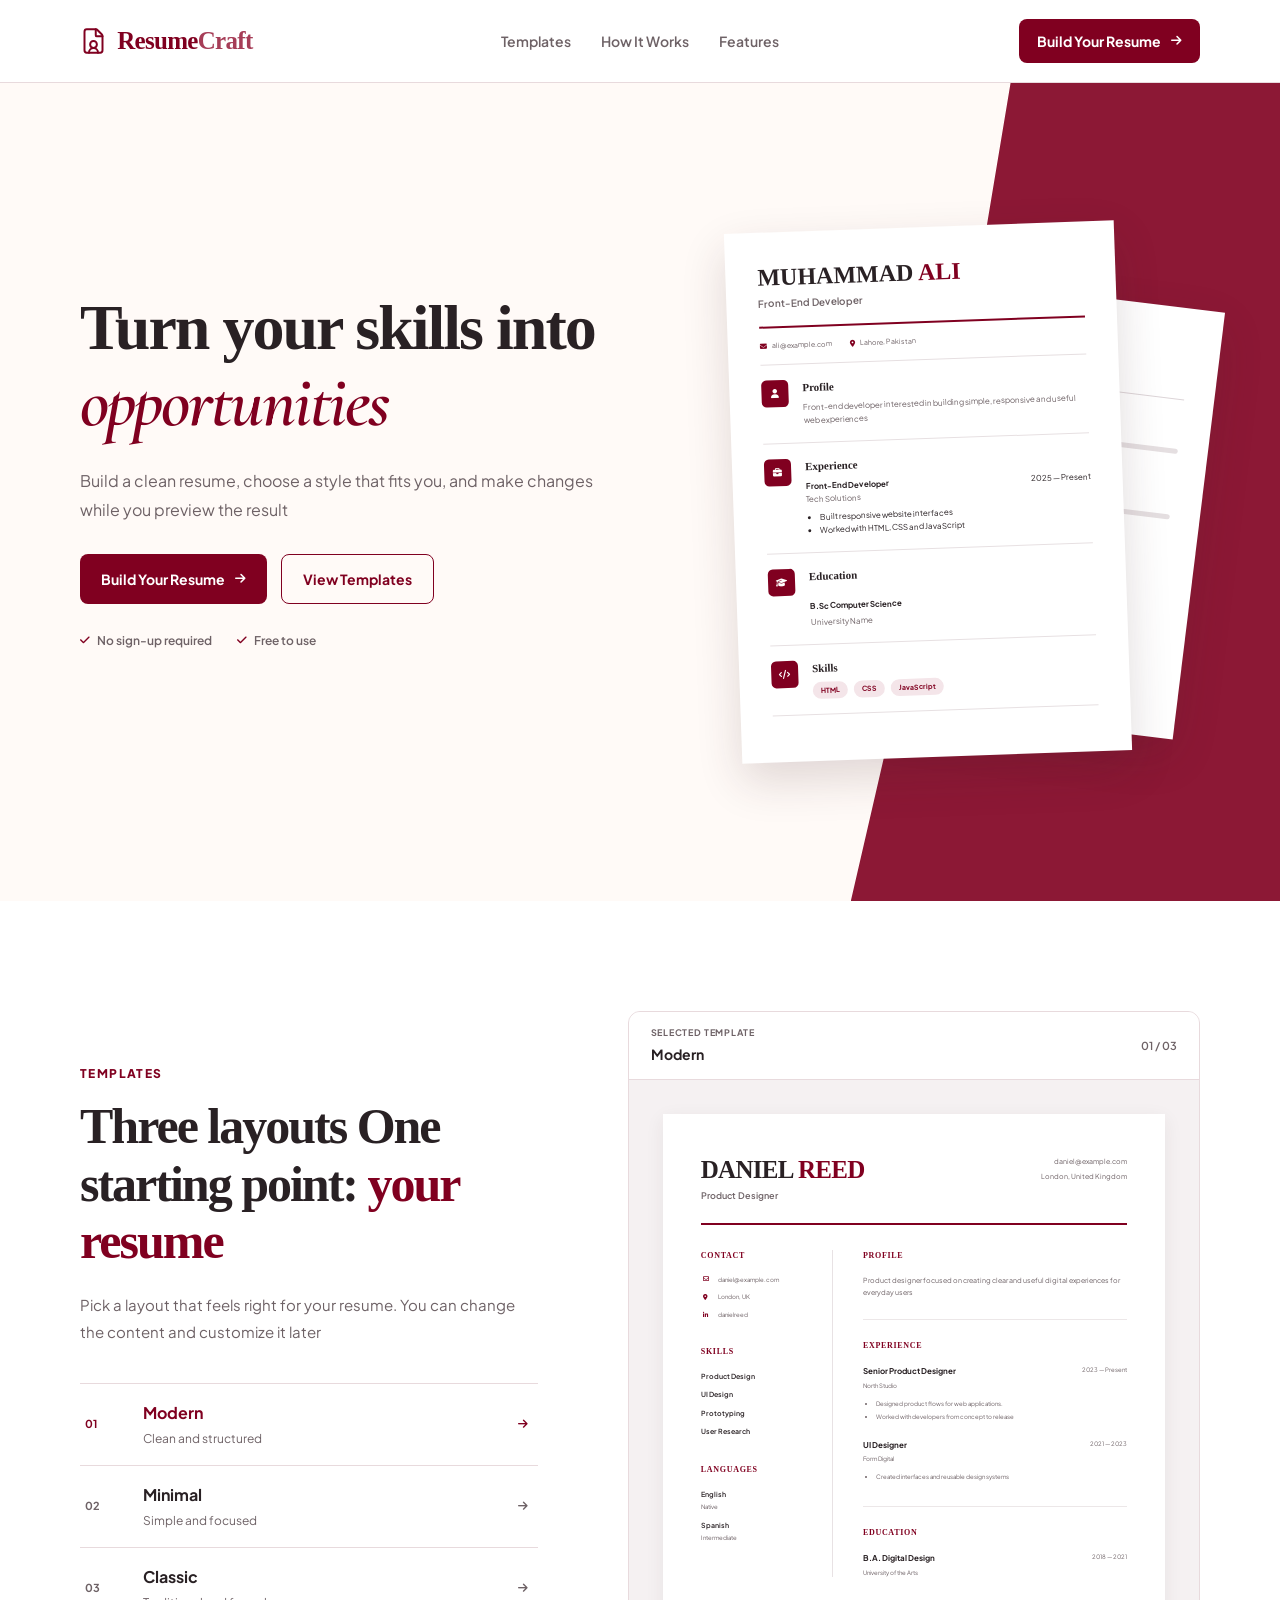
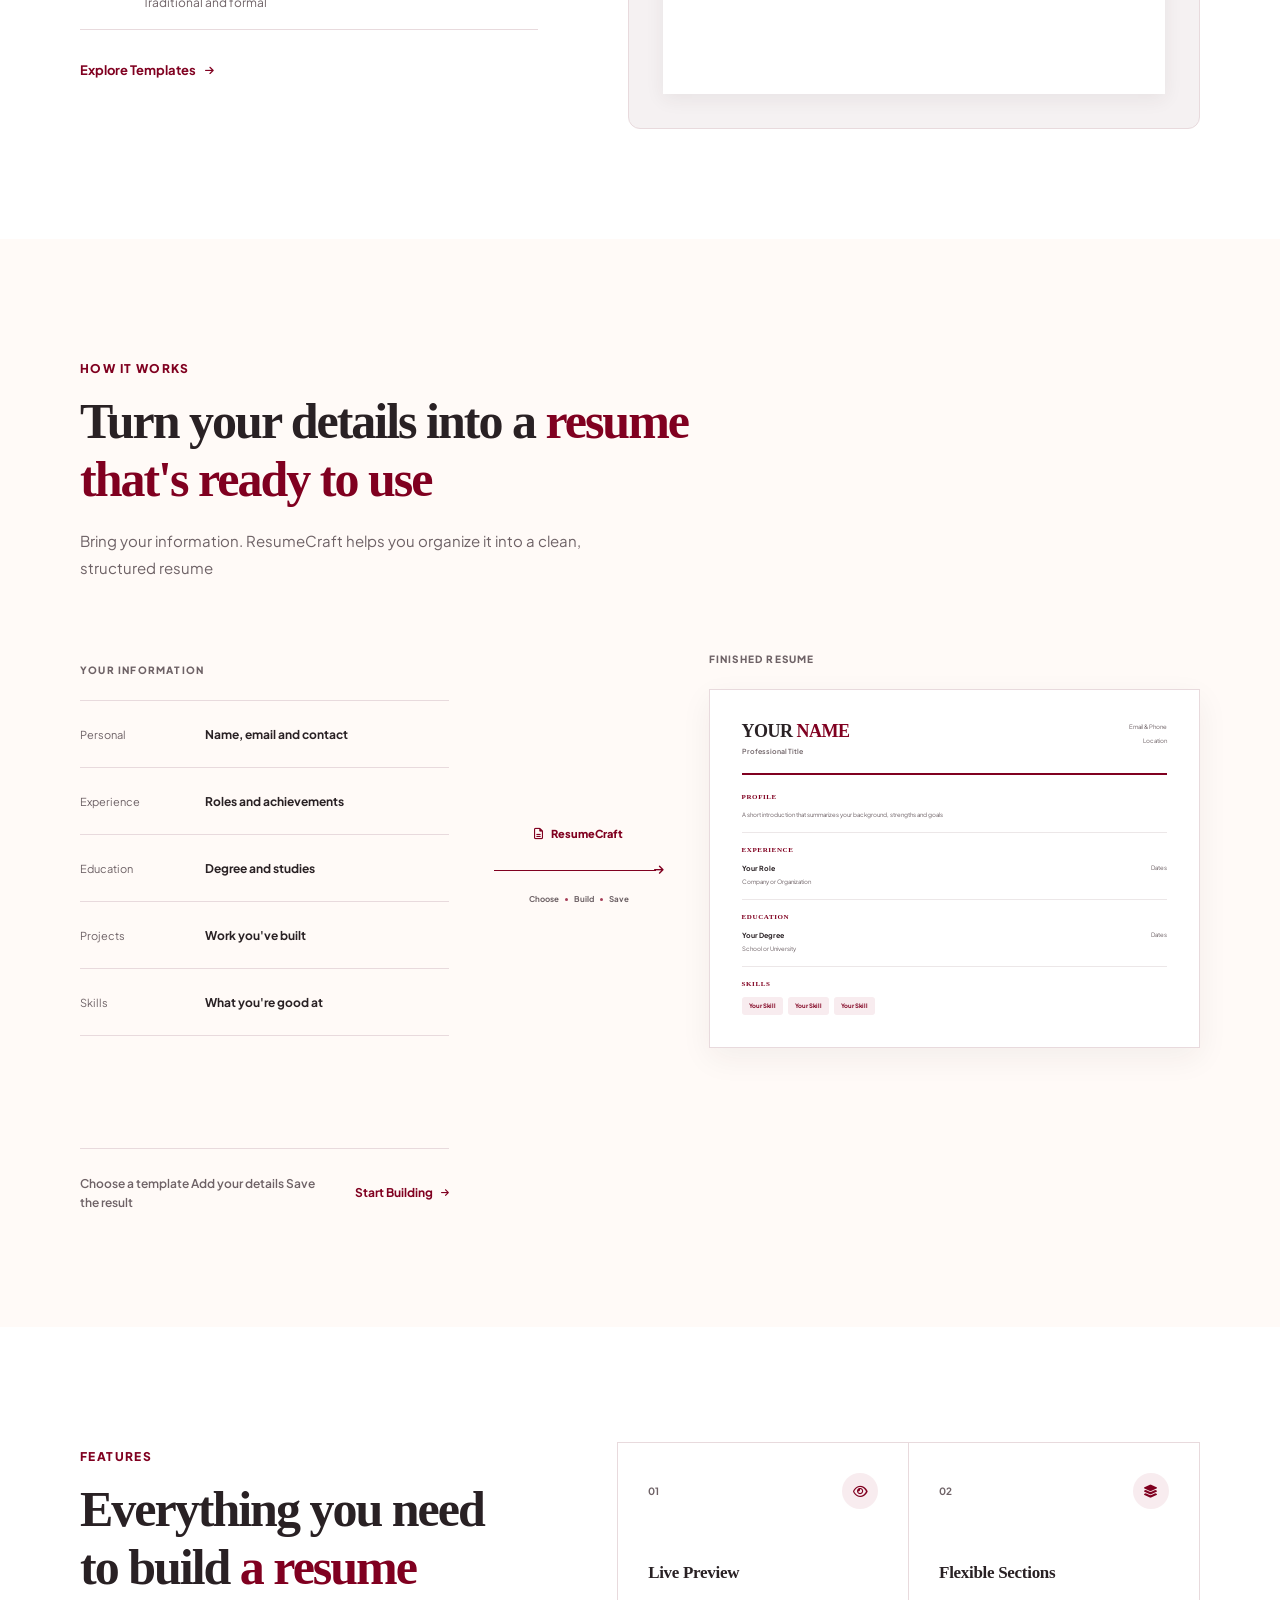
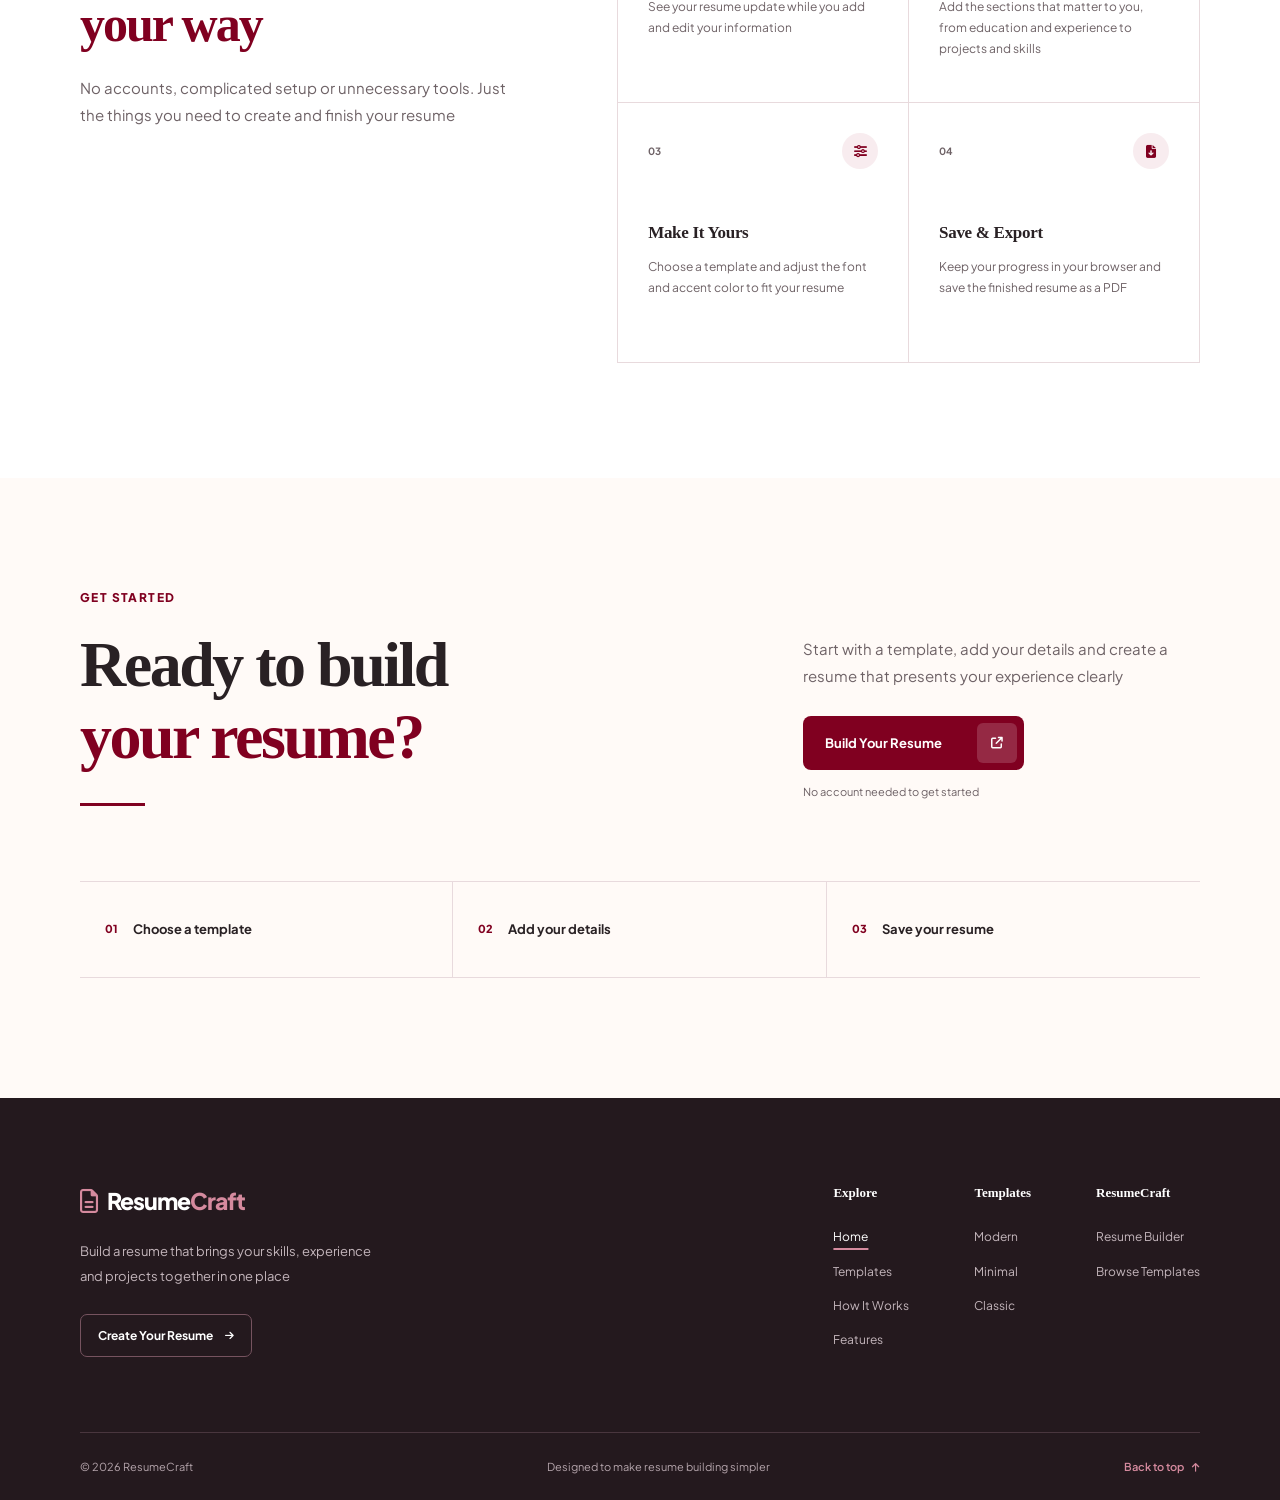
==== commit 7467a1f7: "Add template page hero section" ====
--- a/index.html
+++ b/index.html
@@ -16,6 +16,7 @@
 
   <link href="https://fonts.googleapis.com/css2?family=Plus+Jakarta+Sans:wght@400;500;600;700;800&display=swap"
     rel="stylesheet">
+  <link href="https://fonts.googleapis.com/css2?family=Cormorant+Garamond:ital,wght@0,400;0,500;0,600;1,400;1,500;1,600&family=DM+Serif+Display:ital@0;1&family=Bodoni+Moda:ital,wght@0,400..900;1,400..900&family=Instrument+Serif:ital@0;1&display=swap" rel="stylesheet">
 
   <link rel="stylesheet" href="https://cdnjs.cloudflare.com/ajax/libs/font-awesome/6.7.2/css/all.min.css">
 
@@ -32,7 +33,7 @@
     <nav class="navbar container" aria-label="Main navigation">
 
       <a href="index.html" class="logo">
-        <i class="fa-solid fa-file-lines" aria-hidden="true"></i>
+       <img src="icons/file-user.svg" alt="">
 
         <span class="logo-text">
           <span class="logo-resume">Resume</span><span class="logo-craft">Craft</span>
@@ -67,7 +68,7 @@
     <div class="sidebar-header">
 
       <a href="index.html" class="sidebar-logo">
-        <i class="fa-solid fa-file-lines" aria-hidden="true"></i>
+       <img src="icons/file-user.svg" alt="">
 
         <span class="logo-text">
           <span class="logo-resume">Resume</span><span class="logo-craft">Craft</span>
--- a/css/style.css
+++ b/css/style.css
@@ -48,6 +48,15 @@
   border: none;
 }
 
+h1,
+h2,
+h3,
+h4,
+h5,
+h6 {
+  font-family: var(--font-heading);
+}
+
 a {
   color: inherit;
   text-decoration: none;
@@ -86,7 +95,8 @@
   display: inline-flex;
   align-items: center;
   gap: 10px;
-  font-size: 23px;
+  font-family: var(--font-heading);
+  font-size: 25px;
   font-weight: 800;
   letter-spacing: -0.7px;
 }
@@ -95,9 +105,9 @@
   justify-self: start;
 }
 
-.logo i,
-.sidebar-logo i {
-  color: var(--color-primary);
+.logo img,
+.sidebar-logo img {
+  width: 1.7rem;
 }
 
 .logo-text {
@@ -384,11 +394,15 @@
 .hero h1 {
   font-family: var(--font-heading);
   font-size: clamp(48px, 5vw, 70px);
-  line-height: 1.05;
+  line-height: 1.1;
   letter-spacing: -2px;
 }
 
 .hero h1 span {
+  font-family: "Cormorant Garamond", serif;
+  font-size: 1.12em;
+  font-weight: 600;
+  font-style: italic;
   color: var(--color-primary);
 }
 
@@ -2203,7 +2217,7 @@
   font-weight: 800;
 }
 
-.cta-step > span:nth-child(2) {
+.cta-step>span:nth-child(2) {
   color: var(--color-text);
   font-size: 13px;
   font-weight: 700;
@@ -2269,7 +2283,7 @@
     gap: 8px;
   }
 
-  .cta-step > span:nth-child(2) {
+  .cta-step>span:nth-child(2) {
     font-size: 11px;
   }
 
@@ -2334,7 +2348,7 @@
     border-bottom: 1px solid var(--color-border);
   }
 
-  .cta-step > span:nth-child(2) {
+  .cta-step>span:nth-child(2) {
     font-size: 12px;
   }
 }
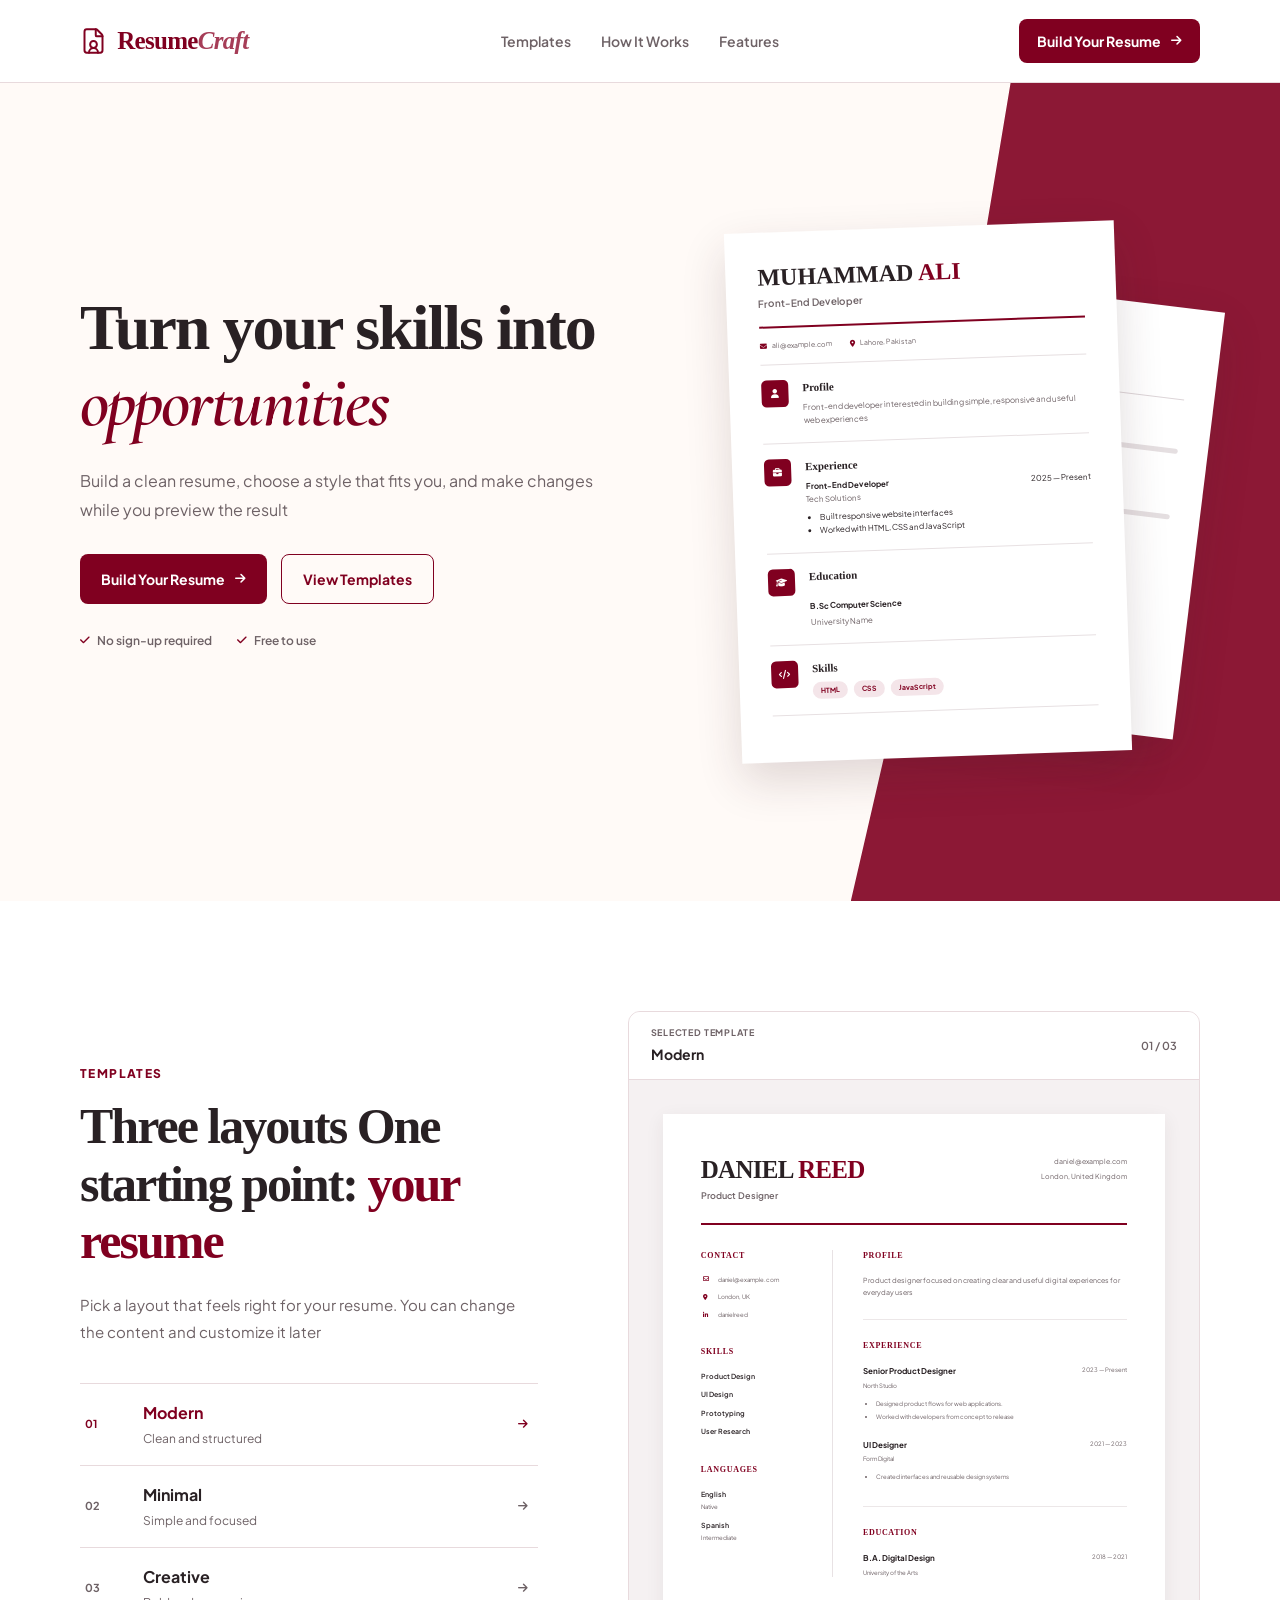
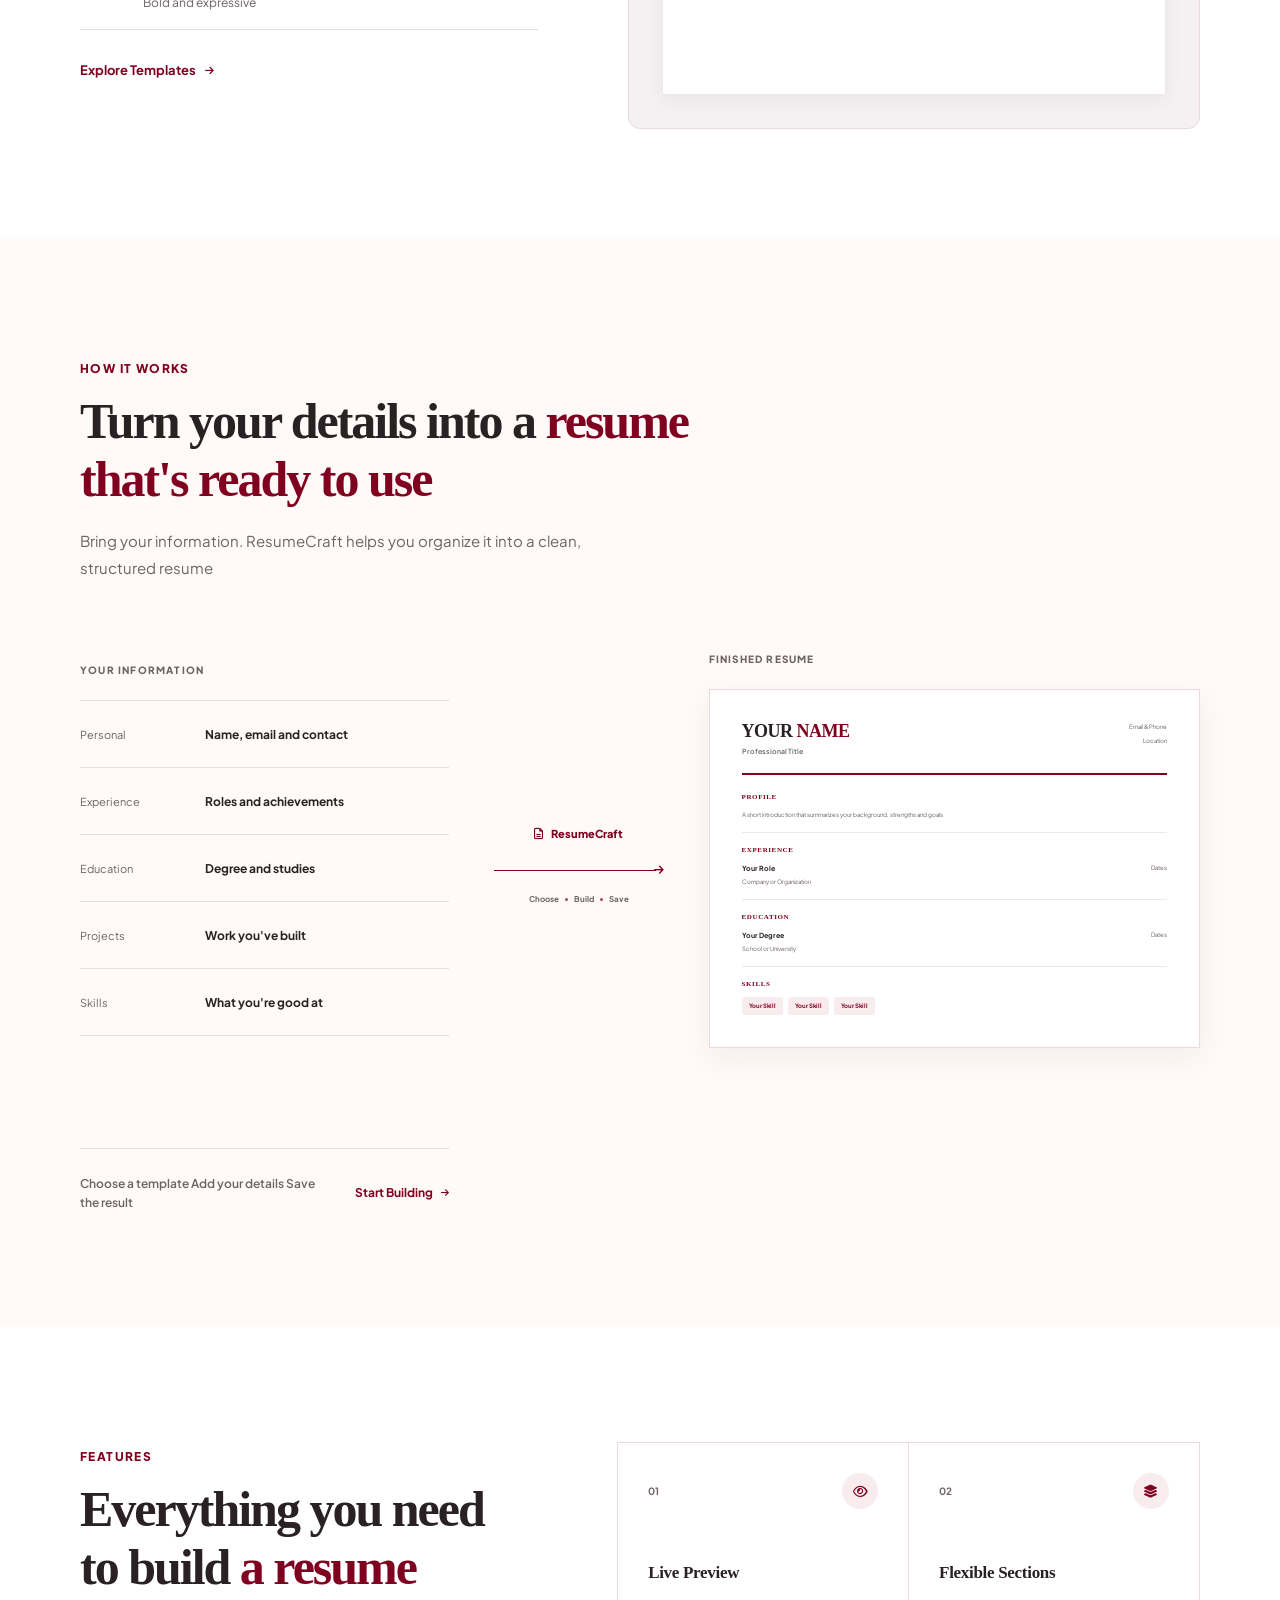
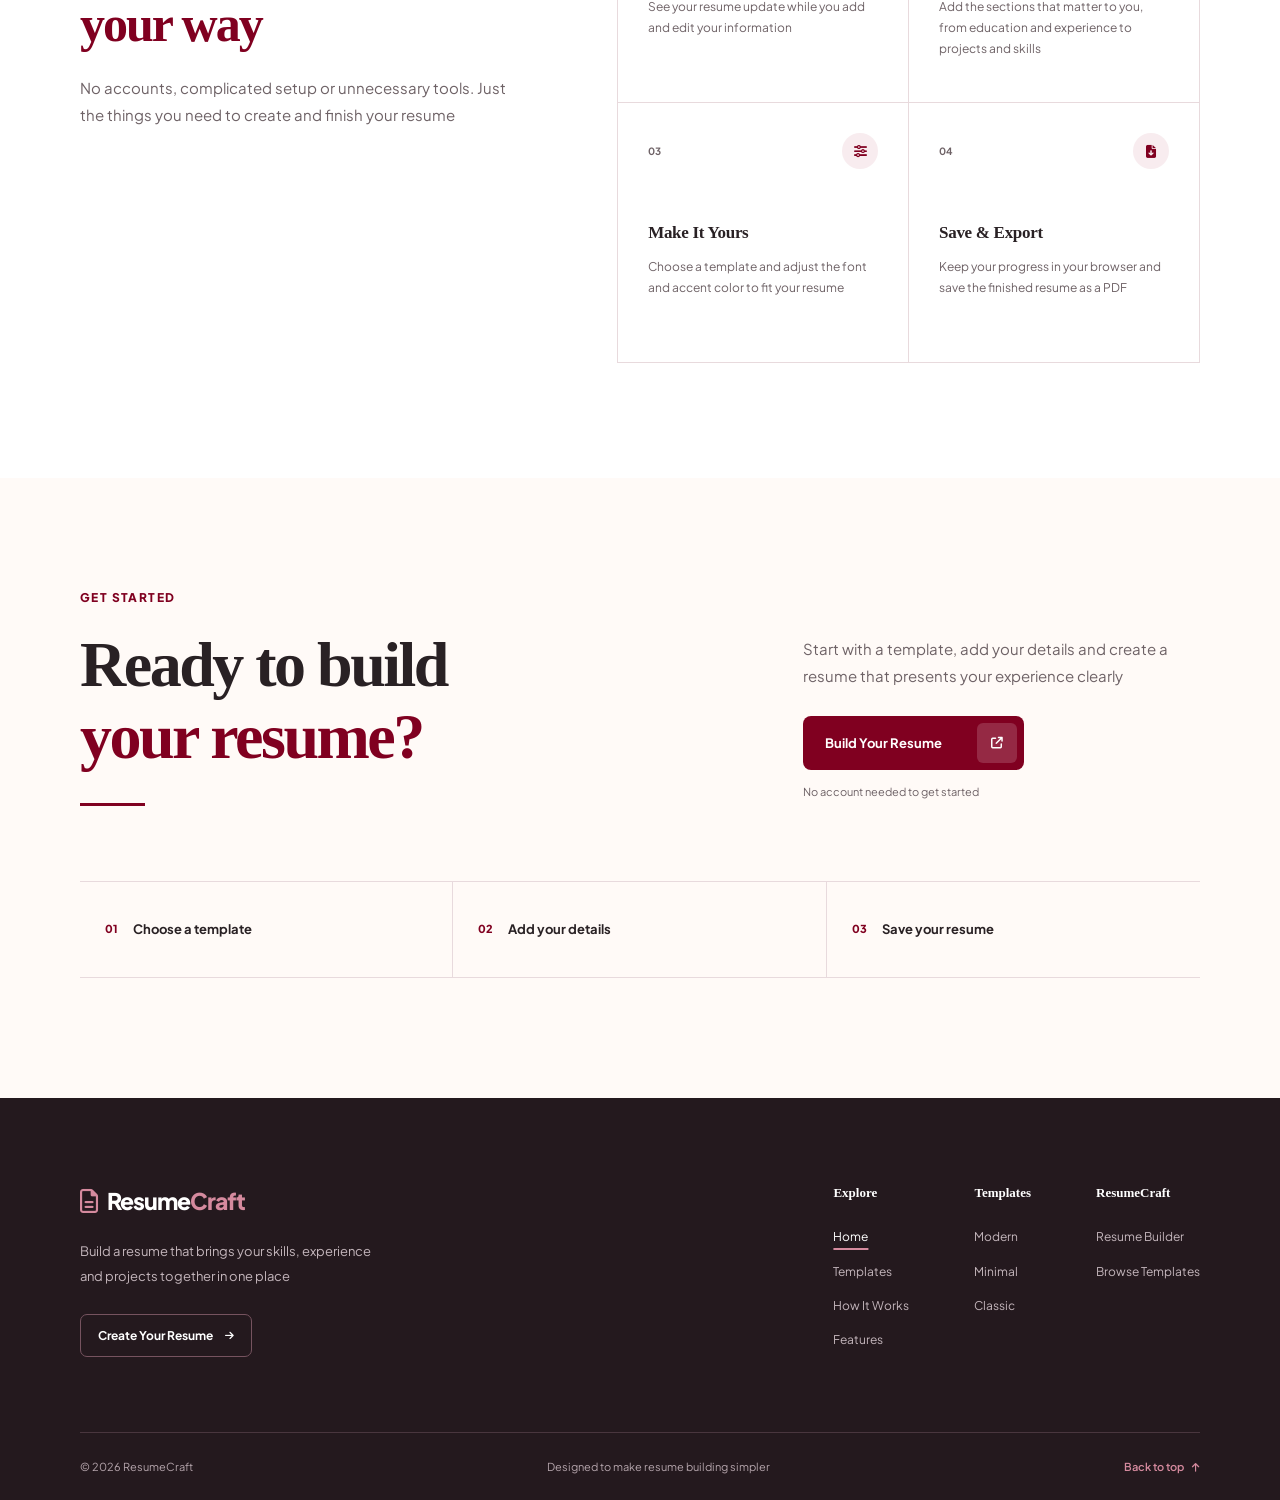
==== commit a228af04: "Complete template page" ====
--- a/index.html
+++ b/index.html
@@ -16,7 +16,9 @@
 
   <link href="https://fonts.googleapis.com/css2?family=Plus+Jakarta+Sans:wght@400;500;600;700;800&display=swap"
     rel="stylesheet">
-  <link href="https://fonts.googleapis.com/css2?family=Cormorant+Garamond:ital,wght@0,400;0,500;0,600;1,400;1,500;1,600&family=DM+Serif+Display:ital@0;1&family=Bodoni+Moda:ital,wght@0,400..900;1,400..900&family=Instrument+Serif:ital@0;1&display=swap" rel="stylesheet">
+  <link
+    href="https://fonts.googleapis.com/css2?family=Cormorant+Garamond:ital,wght@0,400;0,500;0,600;1,400;1,500;1,600&family=DM+Serif+Display:ital@0;1&family=Bodoni+Moda:ital,wght@0,400..900;1,400..900&family=Instrument+Serif:ital@0;1&display=swap"
+    rel="stylesheet">
 
   <link rel="stylesheet" href="https://cdnjs.cloudflare.com/ajax/libs/font-awesome/6.7.2/css/all.min.css">
 
@@ -33,7 +35,7 @@
     <nav class="navbar container" aria-label="Main navigation">
 
       <a href="index.html" class="logo">
-       <img src="icons/file-user.svg" alt="">
+        <img src="icons/file-user.svg" alt="">
 
         <span class="logo-text">
           <span class="logo-resume">Resume</span><span class="logo-craft">Craft</span>
@@ -68,7 +70,7 @@
     <div class="sidebar-header">
 
       <a href="index.html" class="sidebar-logo">
-       <img src="icons/file-user.svg" alt="">
+        <img src="icons/file-user.svg" alt="">
 
         <span class="logo-text">
           <span class="logo-resume">Resume</span><span class="logo-craft">Craft</span>
@@ -322,8 +324,8 @@
               <span class="template-number">03</span>
 
               <div class="template-option-text">
-                <strong>Classic</strong>
-                <span>Traditional and formal</span>
+                <strong>Creative</strong>
+                <span>Bold and expressive</span>
               </div>
 
               <i class="fa-solid fa-arrow-right" aria-hidden="true"></i>
--- a/css/style.css
+++ b/css/style.css
@@ -120,6 +120,7 @@
 
 .logo-craft {
   color: var(--color-primary-light);
+  font-style: oblique;
 }
 
 .nav-links {
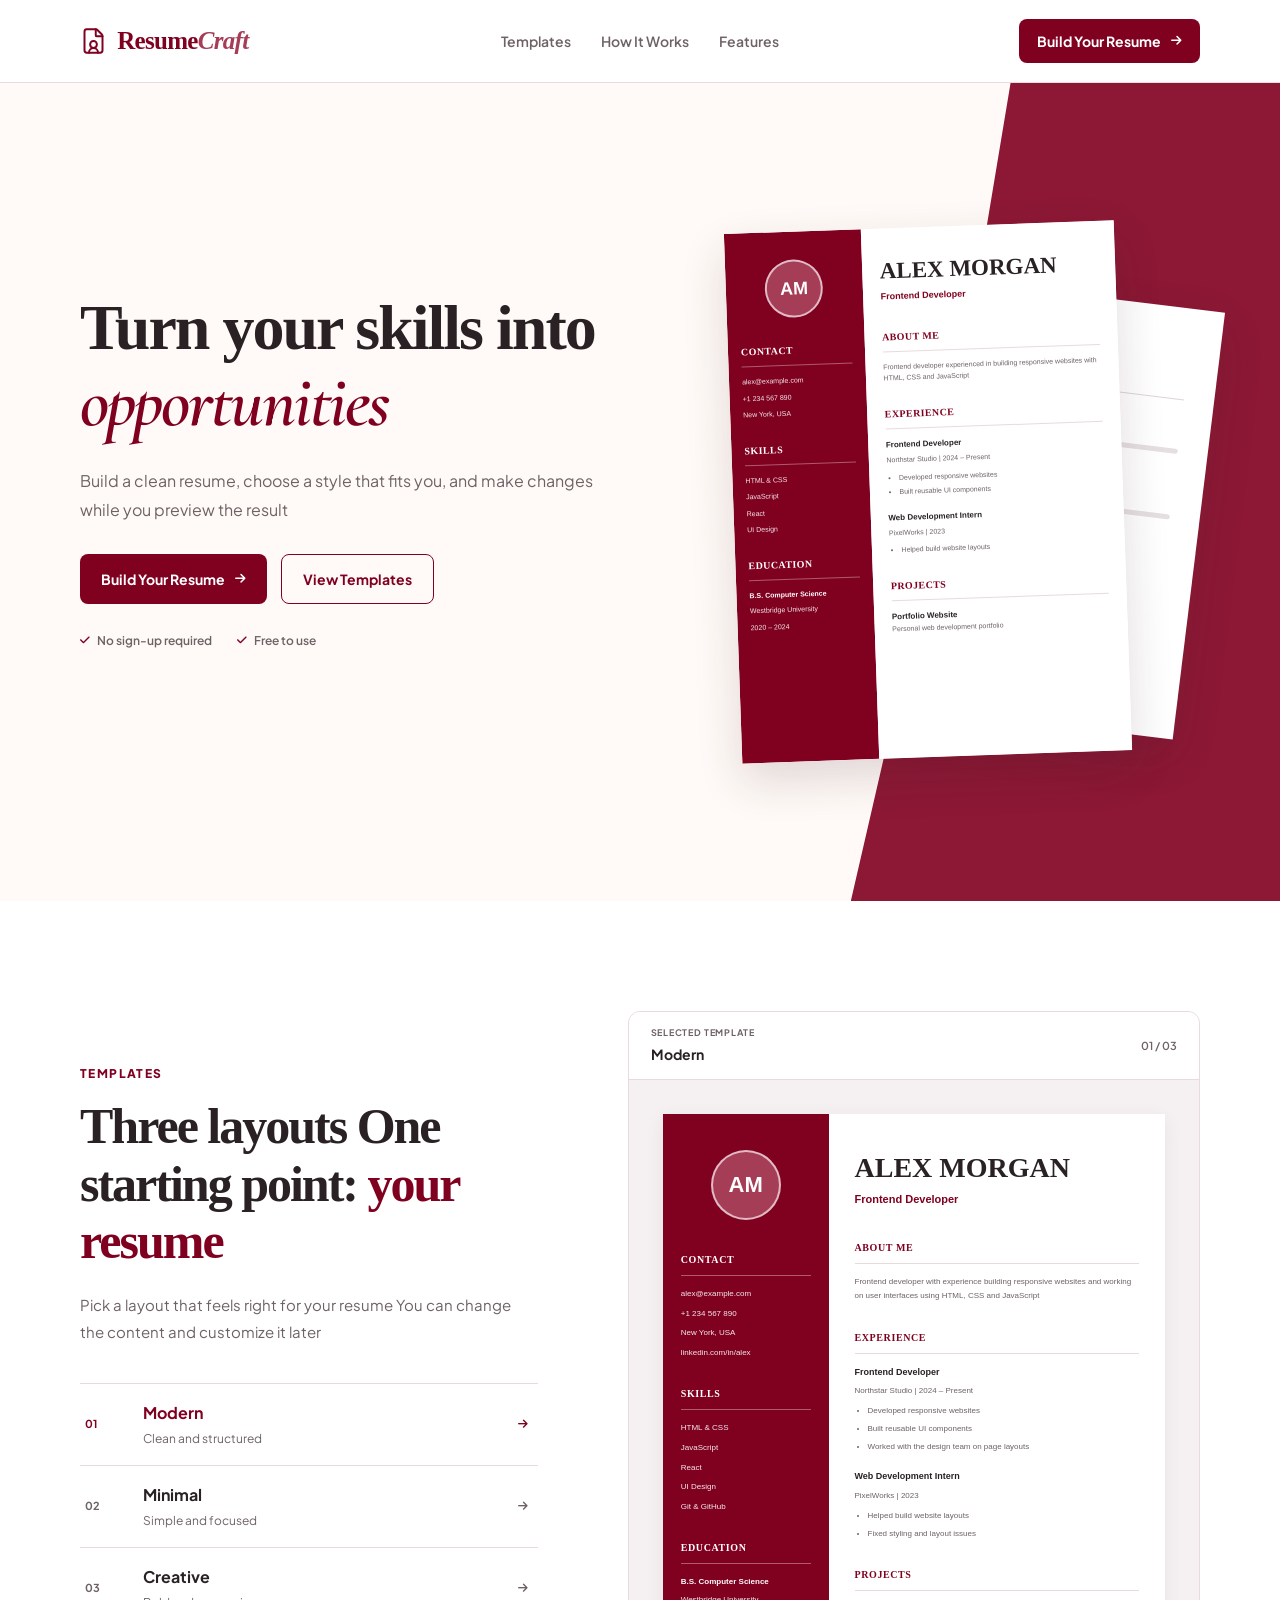
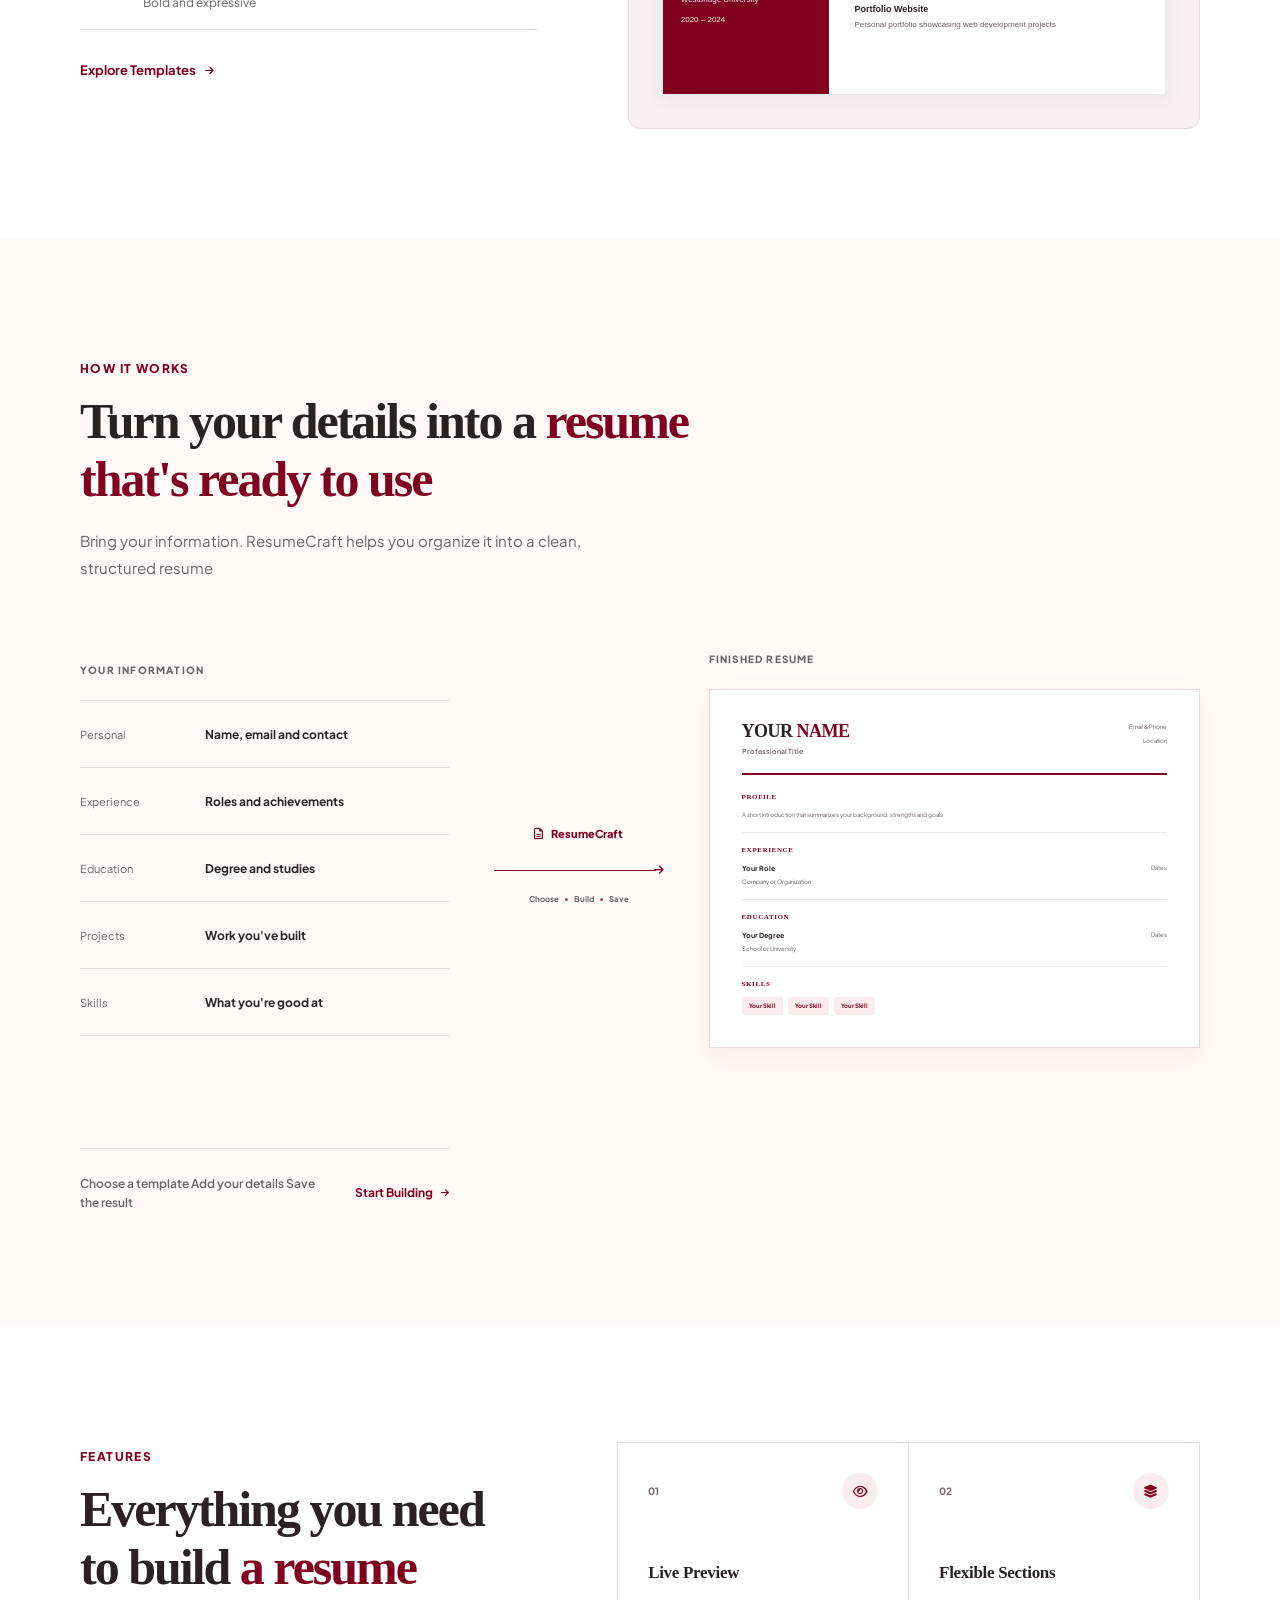
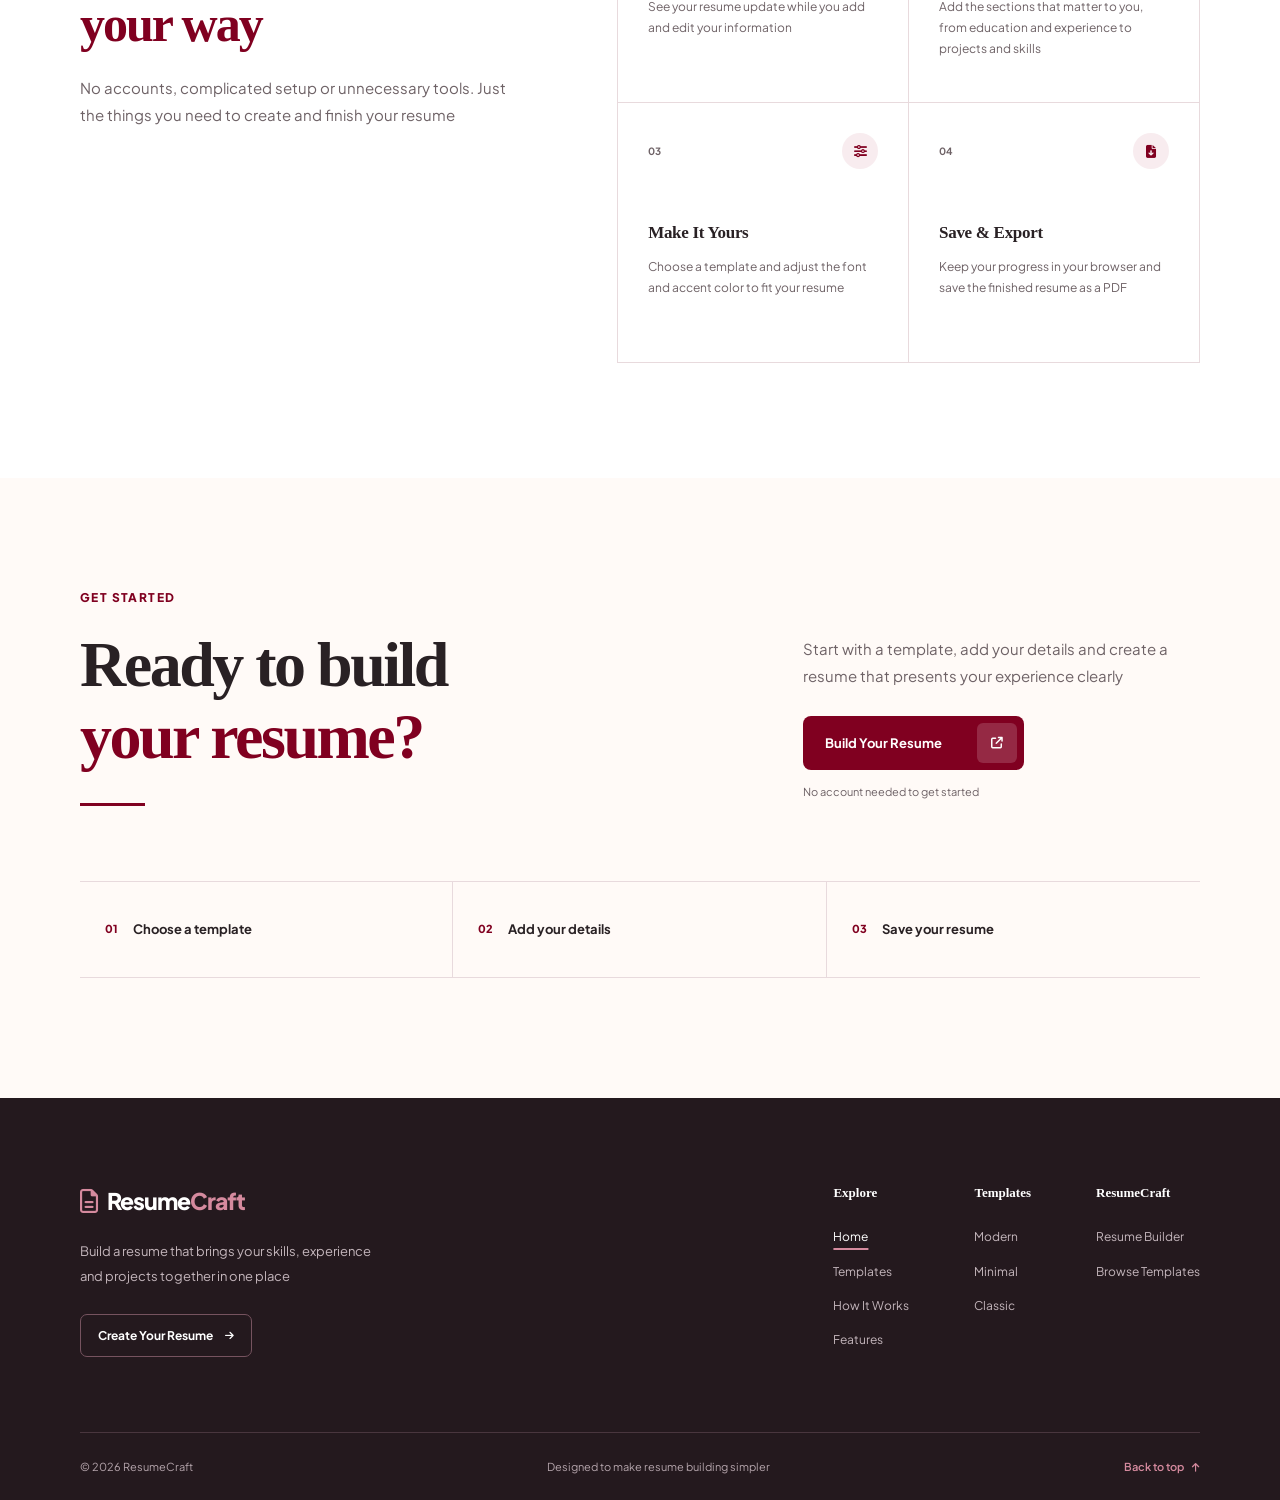
==== commit 9dcba02f: "Add remuse previews to homepage" ====
--- a/index.html
+++ b/index.html
@@ -102,11 +102,13 @@
   <main>
 
     <section class="hero">
+
       <div class="hero-shape"></div>
 
       <div class="container hero-container">
 
         <div class="hero-content">
+
           <h1>
             Turn your skills into
             <span>opportunities</span>
@@ -118,6 +120,7 @@
           </p>
 
           <div class="hero-buttons">
+
             <a href="builder.html" class="primary-button">
               Build Your Resume
               <i class="fa-solid fa-arrow-right" aria-hidden="true"></i>
@@ -126,9 +129,11 @@
             <a href="templates.html" class="secondary-button">
               View Templates
             </a>
+
           </div>
 
           <div class="hero-points">
+
             <span>
               <i class="fa-solid fa-check" aria-hidden="true"></i>
               No sign-up required
@@ -138,19 +143,22 @@
               <i class="fa-solid fa-check" aria-hidden="true"></i>
               Free to use
             </span>
-          </div>
+
+          </div>
+
         </div>
 
         <div class="hero-visual">
 
           <div class="resume-card resume-back">
+
             <div class="back-header">
-              <h3>Emily Rose</h3>
-              <p>Graphic Designer</p>
+              <h3>Jordan Lee</h3>
+              <p>Software Developer</p>
             </div>
 
             <div class="back-section">
-              <h4>Profile</h4>
+              <h4>Professional Summary</h4>
               <span class="resume-line line-long"></span>
               <span class="resume-line line-medium"></span>
             </div>
@@ -176,92 +184,97 @@
                 <span></span>
                 <span></span>
               </div>
-            </div>
-          </div>
-
-          <div class="resume-card resume-main">
-
-            <div class="resume-header">
-              <h2>Muhammad <span>Ali</span></h2>
-              <p>Front-End Developer</p>
-            </div>
-
-            <div class="resume-contact">
-              <span>
-                <i class="fa-solid fa-envelope" aria-hidden="true"></i>
-                ali@example.com
-              </span>
-
-              <span>
-                <i class="fa-solid fa-location-dot" aria-hidden="true"></i>
-                Lahore, Pakistan
-              </span>
-            </div>
-
-            <div class="resume-content">
-
-              <div class="resume-section">
-                <div class="section-icon">
-                  <i class="fa-solid fa-user" aria-hidden="true"></i>
-                </div>
-
-                <div>
-                  <h3>Profile</h3>
-                  <p>
-                    Front-end developer interested in building simple,
-                    responsive and useful web experiences
-                  </p>
-                </div>
-              </div>
-
-              <div class="resume-section">
-                <div class="section-icon">
-                  <i class="fa-solid fa-briefcase" aria-hidden="true"></i>
-                </div>
-
-                <div>
-                  <h3>Experience</h3>
-
-                  <div class="resume-row">
-                    <strong>Front-End Developer</strong>
-                    <span>2025 — Present</span>
-                  </div>
-
-                  <p>Tech Solutions</p>
+
+            </div>
+
+          </div>
+
+          <div class="resume-card resume-main hero-modern">
+
+            <div class="hero-modern-sidebar">
+
+              <div class="hero-modern-avatar">AM</div>
+
+              <div class="hero-modern-group">
+
+                <h4>Contact</h4>
+                <p>alex@example.com</p>
+                <p>+1 234 567 890</p>
+                <p>New York, USA</p>
+
+              </div>
+
+              <div class="hero-modern-group">
+
+                <h4>Skills</h4>
+                <p>HTML &amp; CSS</p>
+                <p>JavaScript</p>
+                <p>React</p>
+                <p>UI Design</p>
+
+              </div>
+
+              <div class="hero-modern-group">
+
+                <h4>Education</h4>
+                <strong>B.S. Computer Science</strong>
+                <p>Westbridge University</p>
+                <p>2020 – 2024</p>
+
+              </div>
+
+            </div>
+
+            <div class="hero-modern-content">
+
+              <div class="hero-modern-header">
+                <h2>Alex Morgan</h2>
+                <p>Frontend Developer</p>
+              </div>
+
+              <div class="hero-modern-group">
+
+                <h4>About Me</h4>
+                <p>
+                  Frontend developer experienced in building
+                  responsive websites with HTML, CSS and JavaScript
+                </p>
+
+              </div>
+
+              <div class="hero-modern-group">
+
+                <h4>Experience</h4>
+
+                <div class="hero-modern-entry">
+                  <strong>Frontend Developer</strong>
+                  <span>Northstar Studio | 2024 – Present</span>
 
                   <ul>
-                    <li>Built responsive website interfaces</li>
-                    <li>Worked with HTML, CSS and JavaScript</li>
+                    <li>Developed responsive websites</li>
+                    <li>Built reusable UI components</li>
                   </ul>
                 </div>
-              </div>
-
-              <div class="resume-section">
-                <div class="section-icon">
-                  <i class="fa-solid fa-graduation-cap" aria-hidden="true"></i>
-                </div>
-
-                <div>
-                  <h3>Education</h3>
-                  <strong>B.Sc Computer Science</strong>
-                  <p>University Name</p>
-                </div>
-              </div>
-
-              <div class="resume-section">
-                <div class="section-icon">
-                  <i class="fa-solid fa-code" aria-hidden="true"></i>
-                </div>
-
-                <div>
-                  <h3>Skills</h3>
-
-                  <div class="resume-skills">
-                    <span>HTML</span>
-                    <span>CSS</span>
-                    <span>JavaScript</span>
-                  </div>
-                </div>
+
+                <div class="hero-modern-entry">
+                  <strong>Web Development Intern</strong>
+                  <span>PixelWorks | 2023</span>
+                  <ul>
+                    <li>Helped build website layouts</li>
+                  </ul>
+                </div>
+
+              </div>
+
+              <div class="hero-modern-group">
+
+                <h4>Projects</h4>
+
+                <div class="hero-modern-entry">
+                  <strong>Portfolio Website</strong>
+                  <p>Personal web development portfolio</p>
+                </div>
+
               </div>
 
             </div>
@@ -271,6 +284,7 @@
         </div>
 
       </div>
+
     </section>
 
     <section class="templates-showcase" id="templates">
@@ -287,13 +301,13 @@
           </h2>
 
           <p class="templates-description">
-            Pick a layout that feels right for your resume.
+            Pick a layout that feels right for your resume
             You can change the content and customize it later
           </p>
 
           <div class="template-options">
 
-            <a href="builder.html?template=modern" class="template-option active">
+            <a href="builder.html?template=modern" class="template-option active" data-template="modern">
 
               <span class="template-number">01</span>
 
@@ -306,7 +320,7 @@
 
             </a>
 
-            <a href="builder.html?template=minimal" class="template-option">
+            <a href="builder.html?template=minimal" class="template-option" data-template="minimal">
 
               <span class="template-number">02</span>
 
@@ -319,7 +333,7 @@
 
             </a>
 
-            <a href="builder.html?template=classic" class="template-option">
+            <a href="builder.html?template=creative" class="template-option" data-template="creative">
 
               <span class="template-number">03</span>
 
@@ -341,168 +355,353 @@
 
         </div>
 
-
         <div class="template-preview-area">
 
           <div class="template-preview-top">
 
             <div>
               <span>Selected template</span>
-              <strong>Modern</strong>
-            </div>
-
-            <span class="template-preview-number">01 / 03</span>
+              <strong id="selected-template-name">Modern</strong>
+            </div>
+
+            <span class="template-preview-number" id="selected-template-number">01 / 03</span>
 
           </div>
 
           <div class="template-paper-wrap">
 
-            <div class="template-paper">
-
-              <div class="template-paper-header">
-
-                <div>
-                  <h3>Daniel <span>Reed</span></h3>
-                  <p>Product Designer</p>
-                </div>
-
-                <div class="template-paper-contact">
-                  <span>daniel@example.com</span>
-                  <span>London, United Kingdom</span>
-                </div>
-
-              </div>
-
-              <div class="template-paper-body">
-
-                <aside class="template-paper-side">
-
-                  <div class="paper-section">
+            <div class="template-paper template-modern-paper" data-preview="modern">
+
+              <aside class="showcase-modern-sidebar">
+
+                <div class="showcase-modern-avatar">AM</div>
+
+                <div class="showcase-resume-group">
+
+                  <h4>Contact</h4>
+                  <p>alex@example.com</p>
+                  <p>+1 234 567 890</p>
+                  <p>New York, USA</p>
+                  <p>linkedin.com/in/alex</p>
+
+                </div>
+
+                <div class="showcase-resume-group">
+
+                  <h4>Skills</h4>
+                  <p>HTML &amp; CSS</p>
+                  <p>JavaScript</p>
+                  <p>React</p>
+                  <p>UI Design</p>
+                  <p>Git &amp; GitHub</p>
+
+                </div>
+
+                <div class="showcase-resume-group">
+
+                  <h4>Education</h4>
+                  <strong>B.S. Computer Science</strong>
+                  <p>Westbridge University</p>
+                  <p>2020 – 2024</p>
+
+                </div>
+
+              </aside>
+
+              <div class="showcase-modern-content">
+
+                <div class="showcase-modern-header">
+                  <h3>Alex Morgan</h3>
+                  <p>Frontend Developer</p>
+                </div>
+
+                <div class="showcase-resume-group">
+
+                  <h4>About Me</h4>
+                  <p>
+                    Frontend developer with experience building
+                    responsive websites and working on user interfaces
+                    using HTML, CSS and JavaScript
+                  </p>
+
+                </div>
+
+                <div class="showcase-resume-group">
+
+                  <h4>Experience</h4>
+
+                  <div class="showcase-resume-entry">
+
+                    <strong>Frontend Developer</strong>
+                    <span>Northstar Studio | 2024 – Present</span>
+
+                    <ul>
+                      <li>Developed responsive websites</li>
+                      <li>Built reusable UI components</li>
+                      <li>Worked with the design team on page layouts</li>
+                    </ul>
+
+                  </div>
+
+                  <div class="showcase-resume-entry">
+
+                    <strong>Web Development Intern</strong>
+                    <span>PixelWorks | 2023</span>
+
+                    <ul>
+                      <li>Helped build website layouts</li>
+                      <li>Fixed styling and layout issues</li>
+                    </ul>
+
+                  </div>
+
+                </div>
+
+                <div class="showcase-resume-group">
+
+                  <h4>Projects</h4>
+
+                  <div class="showcase-resume-entry">
+                    <strong>Portfolio Website</strong>
+                    <p>Personal portfolio showcasing web development projects</p>
+                  </div>
+
+                </div>
+
+              </div>
+
+            </div>
+
+            <div class="template-paper template-minimal-paper" data-preview="minimal" hidden>
+
+              <div class="showcase-minimal-header">
+
+                <h3>Jordan Lee</h3>
+                <p>Software Developer</p>
+
+                <div class="showcase-minimal-contact">
+                  <span>jordan@example.com</span>
+                  <span>+1 234 567 890</span>
+                  <span>Seattle, USA</span>
+                </div>
+
+              </div>
+
+              <div class="showcase-resume-group">
+
+                <h4>Professional Summary</h4>
+                <p>
+                  Software developer with experience building
+                  web applications using JavaScript and Python
+                  Interested in backend development and practical software projects
+                </p>
+
+              </div>
+
+              <div class="showcase-resume-group">
+
+                <h4>Experience</h4>
+
+                <div class="showcase-resume-entry">
+
+                  <div class="showcase-minimal-entry-heading">
+                    <strong>Software Developer</strong>
+                    <span>2024 – Present</span>
+                  </div>
+
+                  <p class="showcase-minimal-company">BrightPath Technologies</p>
+
+                  <ul>
+                    <li>Built and maintained web applications</li>
+                    <li>Worked with JavaScript frameworks</li>
+                    <li>Fixed bugs and improved existing features</li>
+                  </ul>
+
+                </div>
+
+                <div class="showcase-resume-entry">
+
+                  <div class="showcase-minimal-entry-heading">
+                    <strong>Web Developer</strong>
+                    <span>2023 – 2024</span>
+                  </div>
+
+                  <p class="showcase-minimal-company">CodeNest</p>
+
+                  <ul>
+                    <li>Developed responsive web pages</li>
+                    <li>Worked with other developers on client projects</li>
+                  </ul>
+
+                </div>
+
+              </div>
+
+              <div class="showcase-resume-group">
+
+                <h4>Education</h4>
+
+                <div class="showcase-minimal-entry-heading">
+                  <strong>B.S. Computer Science</strong>
+                  <span>2023</span>
+                </div>
+
+                <p>Lakeview University</p>
+
+              </div>
+
+              <div class="showcase-resume-group">
+
+                <h4>Skills</h4>
+                <p>Python | JavaScript | HTML | CSS | Git | SQL</p>
+
+              </div>
+
+              <div class="showcase-resume-group">
+
+                <h4>Projects</h4>
+
+                <div class="showcase-resume-entry">
+                  <strong>Task Management Application</strong>
+                  <p>Created a web app to organize tasks and track progress</p>
+                </div>
+
+              </div>
+
+            </div>
+
+            <div class="template-paper template-creative-paper" data-preview="creative" hidden>
+
+              <div class="showcase-creative-header">
+
+                <div class="showcase-creative-shape showcase-creative-shape-one"></div>
+                <div class="showcase-creative-shape showcase-creative-shape-two"></div>
+
+                <div class="showcase-creative-profile">
+
+                  <div class="showcase-creative-avatar">CR</div>
+
+                  <div>
+                    <h3>Casey Rivera</h3>
+                    <p>UI/UX Designer</p>
+                  </div>
+
+                </div>
+
+              </div>
+
+              <div class="showcase-creative-body">
+
+                <aside class="showcase-creative-sidebar">
+
+                  <div class="showcase-resume-group">
 
                     <h4>Contact</h4>
-
-                    <div class="paper-contact-item">
-                      <i class="fa-regular fa-envelope" aria-hidden="true"></i>
-                      <span>daniel@example.com</span>
+                    <p>casey@example.com</p>
+                    <p>+1 234 567 890</p>
+                    <p>San Francisco, USA</p>
+                    <p>linkedin.com/in/casey</p>
+
+                  </div>
+
+                  <div class="showcase-resume-group">
+
+                    <h4>Skills</h4>
+
+                    <div class="showcase-creative-skill">
+                      <span>Figma</span>
+                      <div class="showcase-skill-track">
+                        <div class="showcase-skill-fill showcase-skill-90"></div>
+                      </div>
                     </div>
 
-                    <div class="paper-contact-item">
-                      <i class="fa-solid fa-location-dot" aria-hidden="true"></i>
-                      <span>London, UK</span>
+                    <div class="showcase-creative-skill">
+                      <span>UI Design</span>
+                      <div class="showcase-skill-track">
+                        <div class="showcase-skill-fill showcase-skill-85"></div>
+                      </div>
                     </div>
 
-                    <div class="paper-contact-item">
-                      <i class="fa-brands fa-linkedin-in" aria-hidden="true"></i>
-                      <span>danielreed</span>
+                    <div class="showcase-creative-skill">
+                      <span>UX Research</span>
+                      <div class="showcase-skill-track">
+                        <div class="showcase-skill-fill showcase-skill-75"></div>
+                      </div>
                     </div>
 
-                  </div>
-
-                  <div class="paper-section">
-
-                    <h4>Skills</h4>
-
-                    <div class="paper-skills">
-                      <span>Product Design</span>
-                      <span>UI Design</span>
+                    <div class="showcase-creative-skill">
                       <span>Prototyping</span>
-                      <span>User Research</span>
+                      <div class="showcase-skill-track">
+                        <div class="showcase-skill-fill showcase-skill-85"></div>
+                      </div>
                     </div>
 
                   </div>
 
-                  <div class="paper-section">
-
-                    <h4>Languages</h4>
-
-                    <div class="paper-language">
-                      <span>English</span>
-                      <small>Native</small>
+                  <div class="showcase-resume-group">
+
+                    <h4>Education</h4>
+                    <strong>B.A. Graphic Design</strong>
+                    <p>State University</p>
+                    <p>2021</p>
+
+                  </div>
+
+                </aside>
+
+                <div class="showcase-creative-content">
+
+                  <div class="showcase-resume-group">
+
+                    <h4>About Me</h4>
+                    <p>
+                      UI/UX designer with experience creating
+                      wireframes, prototypes and website layouts
+                      using Figma and other design tools
+                    </p>
+
+                  </div>
+
+                  <div class="showcase-resume-group">
+
+                    <h4>Experience</h4>
+
+                    <div class="showcase-resume-entry">
+
+                      <strong>Senior UI/UX Designer</strong>
+                      <span>Lumen Design | 2023 – Present</span>
+
+                      <ul>
+                        <li>Designed interfaces for websites and apps</li>
+                        <li>Conducted user research</li>
+                        <li>Created interactive prototypes</li>
+                      </ul>
+
                     </div>
 
-                    <div class="paper-language">
-                      <span>Spanish</span>
-                      <small>Intermediate</small>
+                    <div class="showcase-resume-entry">
+
+                      <strong>UI/UX Designer</strong>
+                      <span>PixelLab | 2021 – 2023</span>
+
+                      <ul>
+                        <li>Created wireframes and prototypes</li>
+                        <li>Worked with developers on page designs</li>
+                      </ul>
+
                     </div>
 
                   </div>
 
-                </aside>
-
-
-                <div class="template-paper-main">
-
-                  <div class="paper-main-section">
-
-                    <h4>Profile</h4>
-
-                    <p>
-                      Product designer focused on creating clear and useful
-                      digital experiences for everyday users
-                    </p>
-
-                  </div>
-
-                  <div class="paper-main-section">
-
-                    <h4>Experience</h4>
-
-                    <div class="paper-job">
-
-                      <div class="paper-job-heading">
-
-                        <div>
-                          <strong>Senior Product Designer</strong>
-                          <span>North Studio</span>
-                        </div>
-
-                        <small>2023 — Present</small>
-
-                      </div>
-
-                      <ul>
-                        <li>Designed product flows for web applications.</li>
-                        <li>Worked with developers from concept to release</li>
-                      </ul>
-
+                  <div class="showcase-resume-group">
+
+                    <h4>Projects</h4>
+
+                    <div class="showcase-resume-entry">
+                      <strong>Mobile Banking App</strong>
+                      <p>Designed screens and user flows for a mobile banking app</p>
                     </div>
 
-                    <div class="paper-job">
-
-                      <div class="paper-job-heading">
-
-                        <div>
-                          <strong>UI Designer</strong>
-                          <span>Form Digital</span>
-                        </div>
-
-                        <small>2021 — 2023</small>
-
-                      </div>
-
-                      <ul>
-                        <li>Created interfaces and reusable design systems</li>
-                      </ul>
-
-                    </div>
-
-                  </div>
-
-                  <div class="paper-main-section">
-
-                    <h4>Education</h4>
-
-                    <div class="paper-job-heading">
-
-                      <div>
-                        <strong>B.A. Digital Design</strong>
-                        <span>University of the Arts</span>
-                      </div>
-
-                      <small>2018 — 2021</small>
-
-                    </div>
-
                   </div>
 
                 </div>
@@ -518,6 +717,7 @@
       </div>
 
     </section>
+
     <section class="how-it-works" id="how-it-works">
 
       <div class="container">
--- a/css/style.css
+++ b/css/style.css
@@ -357,6 +357,7 @@
 }
 
 
+
 .hero {
   position: relative;
   min-height: calc(100vh - 82px);
@@ -449,9 +450,7 @@
   border: 1px solid var(--color-primary);
   background-color: transparent;
   color: var(--color-primary);
-  transition:
-    color 0.2s ease,
-    background-color 0.2s ease;
+  transition: color 0.2s ease, background-color 0.2s ease;
 }
 
 .hero-points {
@@ -557,117 +556,145 @@
   background-color: #f2e3e7;
 }
 
-.resume-main {
+.resume-main.hero-modern {
   top: 10px;
   left: 10px;
   z-index: 2;
   width: 390px;
-  min-height: 530px;
-  padding: 32px;
+  height: 530px;
+  min-height: 0;
+  display: grid;
+  grid-template-columns: 35% 65%;
+  padding: 0;
+  overflow: hidden;
   transform: rotate(-2deg);
-}
-
-.resume-header {
-  padding-bottom: 15px;
-  border-bottom: 2px solid var(--color-primary);
-}
-
-.resume-header h2 {
-  font-size: 24px;
+  font-family: Arial, sans-serif;
+}
+
+.hero-modern-sidebar {
+  min-width: 0;
+  padding: 28px 13px;
+  background-color: #800020;
+  color: #ffffff;
+}
+
+.hero-modern-avatar {
+  width: 58px;
+  height: 58px;
+  display: flex;
+  align-items: center;
+  justify-content: center;
+  margin: 0 auto 25px;
+  border: 2px solid rgb(255 255 255 / 65%);
+  border-radius: 50%;
+  background-color: #a63d57;
+  font-size: 18px;
+  font-weight: 700;
+}
+
+.hero-modern-group {
+  margin-bottom: 22px;
+}
+
+.hero-modern-group:last-child {
+  margin-bottom: 0;
+}
+
+.hero-modern-group h4 {
+  margin-bottom: 9px;
+  padding-bottom: 6px;
+  border-bottom: 1px solid #e8dadd;
+  font-size: 10px;
+  font-weight: 700;
+  text-transform: uppercase;
+  letter-spacing: 0.4px;
+}
+
+.hero-modern-sidebar .hero-modern-group h4 {
+  border-bottom-color: rgb(255 255 255 / 35%);
+  color: #ffffff;
+}
+
+.hero-modern-group p,
+.hero-modern-group li,
+.hero-modern-group strong,
+.hero-modern-entry span {
+  font-size: 7px;
+  line-height: 1.65;
+}
+
+.hero-modern-sidebar .hero-modern-group p {
+  margin-bottom: 5px;
+  color: #f4e9ec;
+  overflow-wrap: anywhere;
+}
+
+.hero-modern-sidebar .hero-modern-group strong {
+  display: block;
+  margin-bottom: 4px;
+  color: #ffffff;
+}
+
+.hero-modern-content {
+  min-width: 0;
+  padding: 30px 18px;
+  background-color: #ffffff;
+}
+
+.hero-modern-header {
+  margin-bottom: 25px;
+}
+
+.hero-modern-header h2 {
+  color: #292124;
+  font-size: 23px;
   line-height: 1.1;
   text-transform: uppercase;
 }
 
-.resume-header h2 span {
-  color: var(--color-primary);
-}
-
-.resume-header p {
-  margin-top: 5px;
-  color: var(--color-muted);
-  font-size: 10px;
+.hero-modern-header p {
+  margin-top: 6px;
+  color: #800020;
+  font-size: 9px;
   font-weight: 600;
 }
 
-.resume-contact {
-  display: flex;
-  gap: 18px;
-  padding: 12px 0;
-  border-bottom: 1px solid #e6dfe1;
-}
-
-.resume-contact span {
-  display: flex;
-  align-items: center;
-  gap: 5px;
-  color: var(--color-muted);
-  font-size: 7px;
-}
-
-.resume-contact i {
-  color: var(--color-primary);
-}
-
-.resume-section {
-  display: grid;
-  grid-template-columns: 29px 1fr;
-  gap: 12px;
-  padding: 15px 0;
-  border-bottom: 1px solid #e7e0e2;
-}
-
-.section-icon {
-  width: 27px;
-  height: 27px;
-  display: flex;
-  align-items: center;
-  justify-content: center;
-  border-radius: 5px;
-  background-color: var(--color-primary);
-  color: #ffffff;
-  font-size: 9px;
-}
-
-.resume-section h3 {
-  margin-bottom: 5px;
-  font-size: 11px;
-}
-
-.resume-section p,
-.resume-section li,
-.resume-section strong,
-.resume-row span {
+.hero-modern-content .hero-modern-group h4 {
+  color: #800020;
+}
+
+.hero-modern-content .hero-modern-group p,
+.hero-modern-content .hero-modern-group li {
+  color: #6e6266;
+}
+
+.hero-modern-entry {
+  margin-bottom: 13px;
+}
+
+.hero-modern-entry:last-child {
+  margin-bottom: 0;
+}
+
+.hero-modern-entry strong {
+  display: block;
+  color: #292124;
   font-size: 8px;
 }
 
-.resume-section p {
-  color: var(--color-muted);
-}
-
-.resume-section ul {
-  margin-top: 5px;
-  padding-left: 13px;
-}
-
-.resume-row {
-  display: flex;
-  justify-content: space-between;
-  gap: 10px;
-}
-
-.resume-skills {
-  display: flex;
-  flex-wrap: wrap;
-  gap: 6px;
-}
-
-.resume-skills span {
-  padding: 3px 8px;
-  border-radius: 12px;
-  background-color: #f4e5e9;
-  color: var(--color-primary);
-  font-size: 7px;
-  font-weight: 700;
+.hero-modern-entry span {
+  display: block;
+  margin-top: 3px;
+  color: #6e6266;
+}
+
+.hero-modern-entry ul {
+  margin-top: 6px;
+  padding-left: 12px;
+}
+
+.hero-modern-entry li {
+  margin-bottom: 3px;
 }
 
 @media (hover: hover) and (pointer: fine) {
@@ -700,6 +727,7 @@
   .hero-content {
     width: 100%;
     max-width: 620px;
+    transform: none;
   }
 
   .hero h1 {
@@ -717,12 +745,11 @@
     min-height: 550px;
   }
 
-  .resume-main {
+  .resume-main.hero-modern {
     top: 0;
     left: 20px;
     width: 390px;
-    min-height: 530px;
-    padding: 32px;
+    height: 530px;
   }
 
   .resume-back {
@@ -776,17 +803,54 @@
     margin-top: 5px;
   }
 
-  .resume-main {
+  .resume-main.hero-modern {
     top: 0;
     left: 50%;
     width: min(340px, 88vw);
-    min-height: 470px;
-    padding: 27px;
+    height: 470px;
     transform: translateX(-50%);
   }
 
   .resume-back {
     display: none;
+  }
+
+  .hero-modern-sidebar {
+    padding: 23px 11px;
+  }
+
+  .hero-modern-avatar {
+    width: 49px;
+    height: 49px;
+    margin-bottom: 21px;
+    font-size: 15px;
+  }
+
+  .hero-modern-content {
+    padding: 25px 14px;
+  }
+
+  .hero-modern-header {
+    margin-bottom: 22px;
+  }
+
+  .hero-modern-header h2 {
+    font-size: 19px;
+  }
+
+  .hero-modern-group {
+    margin-bottom: 17px;
+  }
+
+  .hero-modern-group h4 {
+    font-size: 9px;
+  }
+
+  .hero-modern-group p,
+  .hero-modern-group li,
+  .hero-modern-group strong,
+  .hero-modern-entry span {
+    font-size: 6px;
   }
 }
 
@@ -831,55 +895,60 @@
     min-height: 445px;
   }
 
-  .resume-main {
+  .resume-main.hero-modern {
     width: min(320px, 88vw);
-    min-height: 440px;
-    padding: 23px;
-  }
-
-  .resume-header h2 {
-    font-size: 21px;
-  }
-
-  .resume-header p {
-    font-size: 9px;
-  }
-
-  .resume-contact {
-    gap: 12px;
-    padding: 10px 0;
-  }
-
-  .resume-contact span {
-    font-size: 6px;
-  }
-
-  .resume-section {
-    grid-template-columns: 25px 1fr;
-    gap: 10px;
-    padding: 13px 0;
-  }
-
-  .section-icon {
-    width: 24px;
-    height: 24px;
+    height: 440px;
+  }
+
+  .hero-modern-sidebar {
+    padding: 20px 9px;
+  }
+
+  .hero-modern-avatar {
+    width: 43px;
+    height: 43px;
+    margin-bottom: 18px;
+    font-size: 13px;
+  }
+
+  .hero-modern-content {
+    padding: 22px 12px;
+  }
+
+  .hero-modern-header h2 {
+    font-size: 17px;
+  }
+
+  .hero-modern-header p {
+    font-size: 7px;
+  }
+
+  .hero-modern-group {
+    margin-bottom: 15px;
+  }
+
+  .hero-modern-group h4 {
+    margin-bottom: 6px;
     font-size: 8px;
   }
 
-  .resume-section h3 {
-    font-size: 10px;
-  }
-
-  .resume-section p,
-  .resume-section li,
-  .resume-section strong,
-  .resume-row span {
-    font-size: 7px;
-  }
-
-  .resume-skills span {
-    padding: 3px 7px;
-    font-size: 6px;
+  .hero-modern-group p,
+  .hero-modern-group li,
+  .hero-modern-group strong,
+  .hero-modern-entry span {
+    font-size: 5.5px;
+  }
+
+  .hero-modern-entry {
+    margin-bottom: 9px;
+  }
+
+  .hero-modern-entry strong {
+    font-size: 6.5px;
+  }
+
+  .hero-modern-entry ul {
+    padding-left: 10px;
   }
 }
 
@@ -943,9 +1012,7 @@
   padding: 15px 5px;
   border-bottom: 1px solid var(--color-border);
   color: var(--color-text);
-  transition:
-    padding 0.2s ease,
-    color 0.2s ease;
+  transition: padding 0.2s ease, color 0.2s ease;
 }
 
 .template-number {
@@ -974,9 +1041,7 @@
   margin-right: 5px;
   color: var(--color-muted);
   font-size: 11px;
-  transition:
-    color 0.2s ease,
-    transform 0.2s ease;
+  transition: color 0.2s ease, transform 0.2s ease;
 }
 
 .template-option.active {
@@ -1054,178 +1119,343 @@
 }
 
 .template-paper {
+  min-width: 0;
   min-height: 580px;
-  padding: 42px 38px;
   background-color: #ffffff;
   box-shadow: 0 5px 18px rgb(54 36 42 / 7%);
-}
-
-.template-paper-header {
+  font-family: Arial, sans-serif;
+}
+
+.template-paper[hidden] {
+  display: none !important;
+}
+
+.template-modern-paper {
+  display: grid;
+  grid-template-columns: 33% 67%;
+  padding: 0;
+  overflow: hidden;
+}
+
+.showcase-modern-sidebar {
+  min-width: 0;
+  padding: 36px 18px;
+  background-color: #800020;
+  color: #ffffff;
+}
+
+.showcase-modern-avatar {
+  width: 70px;
+  height: 70px;
+  display: flex;
+  align-items: center;
+  justify-content: center;
+  margin: 0 auto 32px;
+  border: 2px solid rgb(255 255 255 / 65%);
+  border-radius: 50%;
+  background-color: #a63d57;
+  font-size: 22px;
+  font-weight: 700;
+}
+
+.showcase-resume-group {
+  margin-bottom: 27px;
+}
+
+.showcase-resume-group:last-child {
+  margin-bottom: 0;
+}
+
+.showcase-resume-group h4 {
+  margin-bottom: 11px;
+  padding-bottom: 7px;
+  border-bottom: 1px solid #e8dadd;
+  color: #800020;
+  font-size: 10px;
+  font-weight: 800;
+  text-transform: uppercase;
+  letter-spacing: 0.6px;
+}
+
+.showcase-resume-group p,
+.showcase-resume-group li,
+.showcase-resume-group strong,
+.showcase-resume-entry span {
+  font-size: 8px;
+  line-height: 1.7;
+}
+
+.showcase-resume-group p {
+  color: #6e6266;
+}
+
+.showcase-modern-sidebar .showcase-resume-group h4,
+.showcase-creative-sidebar .showcase-resume-group h4 {
+  border-bottom-color: rgb(255 255 255 / 35%);
+  color: #ffffff;
+}
+
+.showcase-modern-sidebar .showcase-resume-group p,
+.showcase-creative-sidebar .showcase-resume-group p {
+  margin-bottom: 6px;
+  color: #f4e9ec;
+  overflow-wrap: anywhere;
+}
+
+.showcase-modern-sidebar .showcase-resume-group strong,
+.showcase-creative-sidebar .showcase-resume-group strong {
+  display: block;
+  margin-bottom: 4px;
+  color: #ffffff;
+}
+
+.showcase-modern-content {
+  min-width: 0;
+  padding: 39px 26px;
+}
+
+.showcase-modern-header {
+  margin-bottom: 32px;
+}
+
+.showcase-modern-header h3 {
+  color: #292124;
+  font-size: 28px;
+  line-height: 1.1;
+  text-transform: uppercase;
+}
+
+.showcase-modern-header p {
+  margin-top: 7px;
+  color: #800020;
+  font-size: 11px;
+  font-weight: 600;
+}
+
+.showcase-resume-entry {
+  margin-bottom: 16px;
+}
+
+.showcase-resume-entry:last-child {
+  margin-bottom: 0;
+}
+
+.showcase-resume-entry strong {
+  display: block;
+  color: #292124;
+  font-size: 9px;
+}
+
+.showcase-resume-entry span {
+  display: block;
+  margin-top: 4px;
+  color: #6e6266;
+}
+
+.showcase-resume-entry ul {
+  margin-top: 7px;
+  padding-left: 13px;
+}
+
+.showcase-resume-entry li {
+  margin-bottom: 4px;
+  color: #6e6266;
+}
+
+.template-minimal-paper {
+  padding: 40px 38px;
+}
+
+.showcase-minimal-header {
+  margin-bottom: 30px;
+  padding-bottom: 20px;
+  border-bottom: 2px solid #292124;
+  text-align: center;
+}
+
+.showcase-minimal-header h3 {
+  color: #292124;
+  font-size: 28px;
+  line-height: 1.1;
+  text-transform: uppercase;
+  letter-spacing: 1px;
+}
+
+.showcase-minimal-header>p {
+  margin-top: 7px;
+  color: #6e6266;
+  font-size: 11px;
+  font-weight: 600;
+}
+
+.showcase-minimal-contact {
+  display: flex;
+  justify-content: center;
+  flex-wrap: wrap;
+  gap: 7px 13px;
+  margin-top: 15px;
+}
+
+.showcase-minimal-contact span {
+  color: #6e6266;
+  font-size: 8px;
+}
+
+.template-minimal-paper .showcase-resume-group h4 {
+  padding-bottom: 6px;
+  border-bottom: 1px solid #292124;
+  color: #292124;
+}
+
+.showcase-minimal-entry-heading {
   display: flex;
   align-items: flex-start;
   justify-content: space-between;
-  gap: 25px;
-  padding-bottom: 20px;
-  border-bottom: 2px solid var(--color-primary);
-}
-
-.template-paper-header h3 {
-  font-size: 25px;
+  gap: 12px;
+}
+
+.showcase-minimal-entry-heading strong {
+  font-size: 9px;
+}
+
+.showcase-minimal-entry-heading span {
+  margin-top: 0;
+  white-space: nowrap;
+  font-size: 8px;
+}
+
+.showcase-minimal-company {
+  margin-top: 3px;
+  color: #6e6266;
+  font-size: 8px;
+}
+
+.template-creative-paper {
+  padding: 0;
+  overflow: hidden;
+}
+
+.showcase-creative-header {
+  position: relative;
+  min-height: 155px;
+  display: flex;
+  align-items: center;
+  padding: 30px;
+  overflow: hidden;
+  background-color: #244b75;
+  color: #ffffff;
+}
+
+.showcase-creative-shape {
+  position: absolute;
+  border-radius: 50%;
+  background-color: rgb(255 255 255 / 9%);
+}
+
+.showcase-creative-shape-one {
+  top: -80px;
+  right: -25px;
+  width: 230px;
+  height: 230px;
+}
+
+.showcase-creative-shape-two {
+  right: 105px;
+  bottom: -85px;
+  width: 160px;
+  height: 160px;
+}
+
+.showcase-creative-profile {
+  position: relative;
+  z-index: 1;
+  display: flex;
+  align-items: center;
+  gap: 20px;
+}
+
+.showcase-creative-avatar {
+  width: 74px;
+  height: 74px;
+  flex-shrink: 0;
+  display: flex;
+  align-items: center;
+  justify-content: center;
+  border: 3px solid rgb(255 255 255 / 75%);
+  border-radius: 50%;
+  background-color: #6387ac;
+  color: #ffffff;
+  font-size: 22px;
+  font-weight: 700;
+}
+
+.showcase-creative-profile h3 {
+  color: #ffffff;
+  font-size: 27px;
   line-height: 1.1;
-  letter-spacing: -0.7px;
-  text-transform: uppercase;
-}
-
-.template-paper-header h3 span {
-  color: var(--color-primary);
-}
-
-.template-paper-header p {
-  margin-top: 5px;
-  color: var(--color-muted);
-  font-size: 9px;
-  font-weight: 600;
-}
-
-.template-paper-contact {
-  display: flex;
-  flex-direction: column;
-  align-items: flex-end;
-  gap: 4px;
-  color: var(--color-muted);
-  font-size: 7px;
-}
-
-.template-paper-body {
+}
+
+.showcase-creative-profile p {
+  margin-top: 7px;
+  color: #e2eaf2;
+  font-size: 11px;
+}
+
+.showcase-creative-body {
   display: grid;
-  grid-template-columns: 31% 1fr;
-  gap: 30px;
-  padding-top: 25px;
-}
-
-.template-paper-side {
-  padding-right: 22px;
-  border-right: 1px solid #e8e2e4;
-}
-
-.paper-section {
-  margin-bottom: 27px;
-}
-
-.paper-section h4,
-.paper-main-section h4 {
-  margin-bottom: 12px;
-  color: var(--color-primary);
+  grid-template-columns: 34% 66%;
+}
+
+.showcase-creative-sidebar {
+  min-width: 0;
+  padding: 30px 17px;
+  background-color: #315b85;
+  color: #ffffff;
+}
+
+.showcase-creative-content {
+  min-width: 0;
+  padding: 32px 23px;
+}
+
+.showcase-creative-content .showcase-resume-group h4 {
+  color: #244b75;
+}
+
+.showcase-creative-skill {
+  margin-bottom: 13px;
+}
+
+.showcase-creative-skill>span {
+  display: block;
+  margin-bottom: 5px;
+  color: #ffffff;
   font-size: 8px;
-  font-weight: 800;
-  text-transform: uppercase;
-  letter-spacing: 0.7px;
-}
-
-.paper-contact-item {
-  display: flex;
-  align-items: center;
-  gap: 7px;
-  margin-bottom: 8px;
-  color: var(--color-muted);
-  font-size: 6px;
-}
-
-.paper-contact-item i {
-  width: 10px;
-  color: var(--color-primary);
-  font-size: 6px;
-  text-align: center;
-}
-
-.paper-skills {
-  display: flex;
-  flex-direction: column;
-  gap: 7px;
-}
-
-.paper-skills span {
-  color: var(--color-text);
-  font-size: 7px;
-  font-weight: 600;
-}
-
-.paper-language {
-  display: flex;
-  flex-direction: column;
-  gap: 2px;
-  margin-bottom: 8px;
-}
-
-.paper-language span {
-  font-size: 7px;
-  font-weight: 600;
-}
-
-.paper-language small {
-  color: var(--color-muted);
-  font-size: 6px;
-}
-
-.paper-main-section {
-  padding-bottom: 21px;
-  margin-bottom: 20px;
-  border-bottom: 1px solid #ece7e8;
-}
-
-.paper-main-section:last-child {
-  padding-bottom: 0;
-  margin-bottom: 0;
-  border-bottom: none;
-}
-
-.paper-main-section>p {
-  color: var(--color-muted);
-  font-size: 7px;
-  line-height: 1.7;
-}
-
-.paper-job {
-  margin-bottom: 18px;
-}
-
-.paper-job:last-child {
-  margin-bottom: 0;
-}
-
-.paper-job-heading {
-  display: flex;
-  align-items: flex-start;
-  justify-content: space-between;
-  gap: 15px;
-}
-
-.paper-job-heading>div {
-  display: flex;
-  flex-direction: column;
-  gap: 3px;
-}
-
-.paper-job-heading strong {
-  font-size: 8px;
-}
-
-.paper-job-heading span,
-.paper-job-heading small {
-  color: var(--color-muted);
-  font-size: 6px;
-}
-
-.paper-job ul {
-  margin-top: 8px;
-  padding-left: 13px;
-}
-
-.paper-job li {
-  margin-bottom: 4px;
-  color: var(--color-muted);
-  font-size: 6px;
-  line-height: 1.5;
+}
+
+.showcase-skill-track {
+  height: 5px;
+  overflow: hidden;
+  border-radius: 10px;
+  background-color: rgb(255 255 255 / 25%);
+}
+
+.showcase-skill-fill {
+  height: 100%;
+  border-radius: inherit;
+  background-color: #ffffff;
+}
+
+.showcase-skill-90 {
+  width: 90%;
+}
+
+.showcase-skill-85 {
+  width: 85%;
+}
+
+.showcase-skill-75 {
+  width: 75%;
 }
 
 @media (hover: hover) and (pointer: fine) {
@@ -1286,15 +1516,6 @@
 
   .template-paper {
     min-height: 560px;
-    padding: 34px 28px;
-  }
-
-  .template-paper-body {
-    gap: 23px;
-  }
-
-  .template-paper-side {
-    padding-right: 18px;
   }
 }
 
@@ -1340,29 +1561,64 @@
 
   .template-paper {
     min-height: 500px;
-    padding: 27px 22px;
-  }
-
-  .template-paper-header {
-    gap: 15px;
-  }
-
-  .template-paper-header h3 {
-    font-size: 20px;
-  }
-
-  .template-paper-contact {
-    font-size: 6px;
-  }
-
-  .template-paper-body {
-    grid-template-columns: 30% 1fr;
-    gap: 18px;
-    padding-top: 20px;
-  }
-
-  .template-paper-side {
-    padding-right: 13px;
+  }
+
+  .showcase-modern-sidebar {
+    padding: 27px 12px;
+  }
+
+  .showcase-modern-avatar {
+    width: 55px;
+    height: 55px;
+    margin-bottom: 25px;
+    font-size: 17px;
+  }
+
+  .showcase-modern-content {
+    padding: 29px 18px;
+  }
+
+  .showcase-modern-header h3 {
+    font-size: 22px;
+  }
+
+  .showcase-resume-group {
+    margin-bottom: 22px;
+  }
+
+  .showcase-resume-group h4 {
+    font-size: 9px;
+  }
+
+  .template-minimal-paper {
+    padding: 30px 26px;
+  }
+
+  .showcase-minimal-header h3 {
+    font-size: 24px;
+  }
+
+  .showcase-creative-header {
+    min-height: 130px;
+    padding: 23px;
+  }
+
+  .showcase-creative-avatar {
+    width: 60px;
+    height: 60px;
+    font-size: 18px;
+  }
+
+  .showcase-creative-profile h3 {
+    font-size: 23px;
+  }
+
+  .showcase-creative-sidebar {
+    padding: 25px 13px;
+  }
+
+  .showcase-creative-content {
+    padding: 27px 17px;
   }
 }
 
@@ -1401,102 +1657,140 @@
 
   .template-paper {
     min-height: 450px;
+  }
+
+  .showcase-modern-sidebar {
+    padding: 20px 9px;
+  }
+
+  .showcase-modern-avatar {
+    width: 42px;
+    height: 42px;
+    margin-bottom: 19px;
+    font-size: 13px;
+  }
+
+  .showcase-modern-content {
+    padding: 22px 12px;
+  }
+
+  .showcase-modern-header {
+    margin-bottom: 22px;
+  }
+
+  .showcase-modern-header h3 {
+    font-size: 17px;
+  }
+
+  .showcase-modern-header p {
+    font-size: 8px;
+  }
+
+  .showcase-resume-group {
+    margin-bottom: 17px;
+  }
+
+  .showcase-resume-group h4 {
+    margin-bottom: 7px;
+    padding-bottom: 5px;
+    font-size: 7px;
+  }
+
+  .showcase-resume-group p,
+  .showcase-resume-group li,
+  .showcase-resume-group strong,
+  .showcase-resume-entry span {
+    font-size: 6px;
+  }
+
+  .showcase-resume-entry {
+    margin-bottom: 11px;
+  }
+
+  .showcase-resume-entry strong {
+    font-size: 7px;
+  }
+
+  .showcase-resume-entry ul {
+    margin-top: 5px;
+    padding-left: 10px;
+  }
+
+  .template-minimal-paper {
     padding: 22px 16px;
   }
 
-  .template-paper-header {
-    gap: 10px;
+  .showcase-minimal-header {
+    margin-bottom: 22px;
     padding-bottom: 15px;
   }
 
-  .template-paper-header h3 {
-    font-size: 16px;
-  }
-
-  .template-paper-header p {
+  .showcase-minimal-header h3 {
+    font-size: 19px;
+  }
+
+  .showcase-minimal-header>p {
+    font-size: 8px;
+  }
+
+  .showcase-minimal-contact span {
+    font-size: 6px;
+  }
+
+  .showcase-minimal-entry-heading strong {
     font-size: 7px;
   }
 
-  .template-paper-contact {
-    font-size: 5px;
-  }
-
-  .template-paper-body {
-    grid-template-columns: 29% 1fr;
-    gap: 13px;
-    padding-top: 17px;
-  }
-
-  .template-paper-side {
-    padding-right: 10px;
-  }
-
-  .paper-section {
-    margin-bottom: 20px;
-  }
-
-  .paper-section h4,
-  .paper-main-section h4 {
-    margin-bottom: 9px;
-    font-size: 7px;
-  }
-
-  .paper-contact-item {
-    gap: 4px;
-    margin-bottom: 6px;
-    font-size: 5px;
-  }
-
-  .paper-contact-item i {
-    width: 7px;
-    font-size: 5px;
-  }
-
-  .paper-skills {
-    gap: 5px;
-  }
-
-  .paper-skills span,
-  .paper-language span {
+  .showcase-minimal-entry-heading span,
+  .showcase-minimal-company {
     font-size: 6px;
   }
 
-  .paper-language small {
-    font-size: 5px;
-  }
-
-  .paper-main-section {
-    padding-bottom: 15px;
-    margin-bottom: 15px;
-  }
-
-  .paper-main-section>p {
+  .showcase-creative-header {
+    min-height: 105px;
+    padding: 17px;
+  }
+
+  .showcase-creative-profile {
+    gap: 12px;
+  }
+
+  .showcase-creative-avatar {
+    width: 45px;
+    height: 45px;
+    font-size: 14px;
+  }
+
+  .showcase-creative-profile h3 {
+    font-size: 17px;
+  }
+
+  .showcase-creative-profile p {
+    font-size: 8px;
+  }
+
+  .showcase-creative-sidebar {
+    padding: 20px 9px;
+  }
+
+  .showcase-creative-content {
+    padding: 22px 11px;
+  }
+
+  .showcase-creative-skill {
+    margin-bottom: 10px;
+  }
+
+  .showcase-creative-skill>span {
     font-size: 6px;
   }
 
-  .paper-job {
-    margin-bottom: 14px;
-  }
-
-  .paper-job-heading {
-    gap: 8px;
-  }
-
-  .paper-job-heading strong {
-    font-size: 7px;
-  }
-
-  .paper-job-heading span,
-  .paper-job-heading small,
-  .paper-job li {
-    font-size: 5px;
-  }
-
-  .paper-job ul {
-    margin-top: 6px;
-    padding-left: 10px;
-  }
-}
+  .showcase-skill-track {
+    height: 4px;
+  }
+}
+
+
 
 .how-it-works {
   padding: 115px 0;
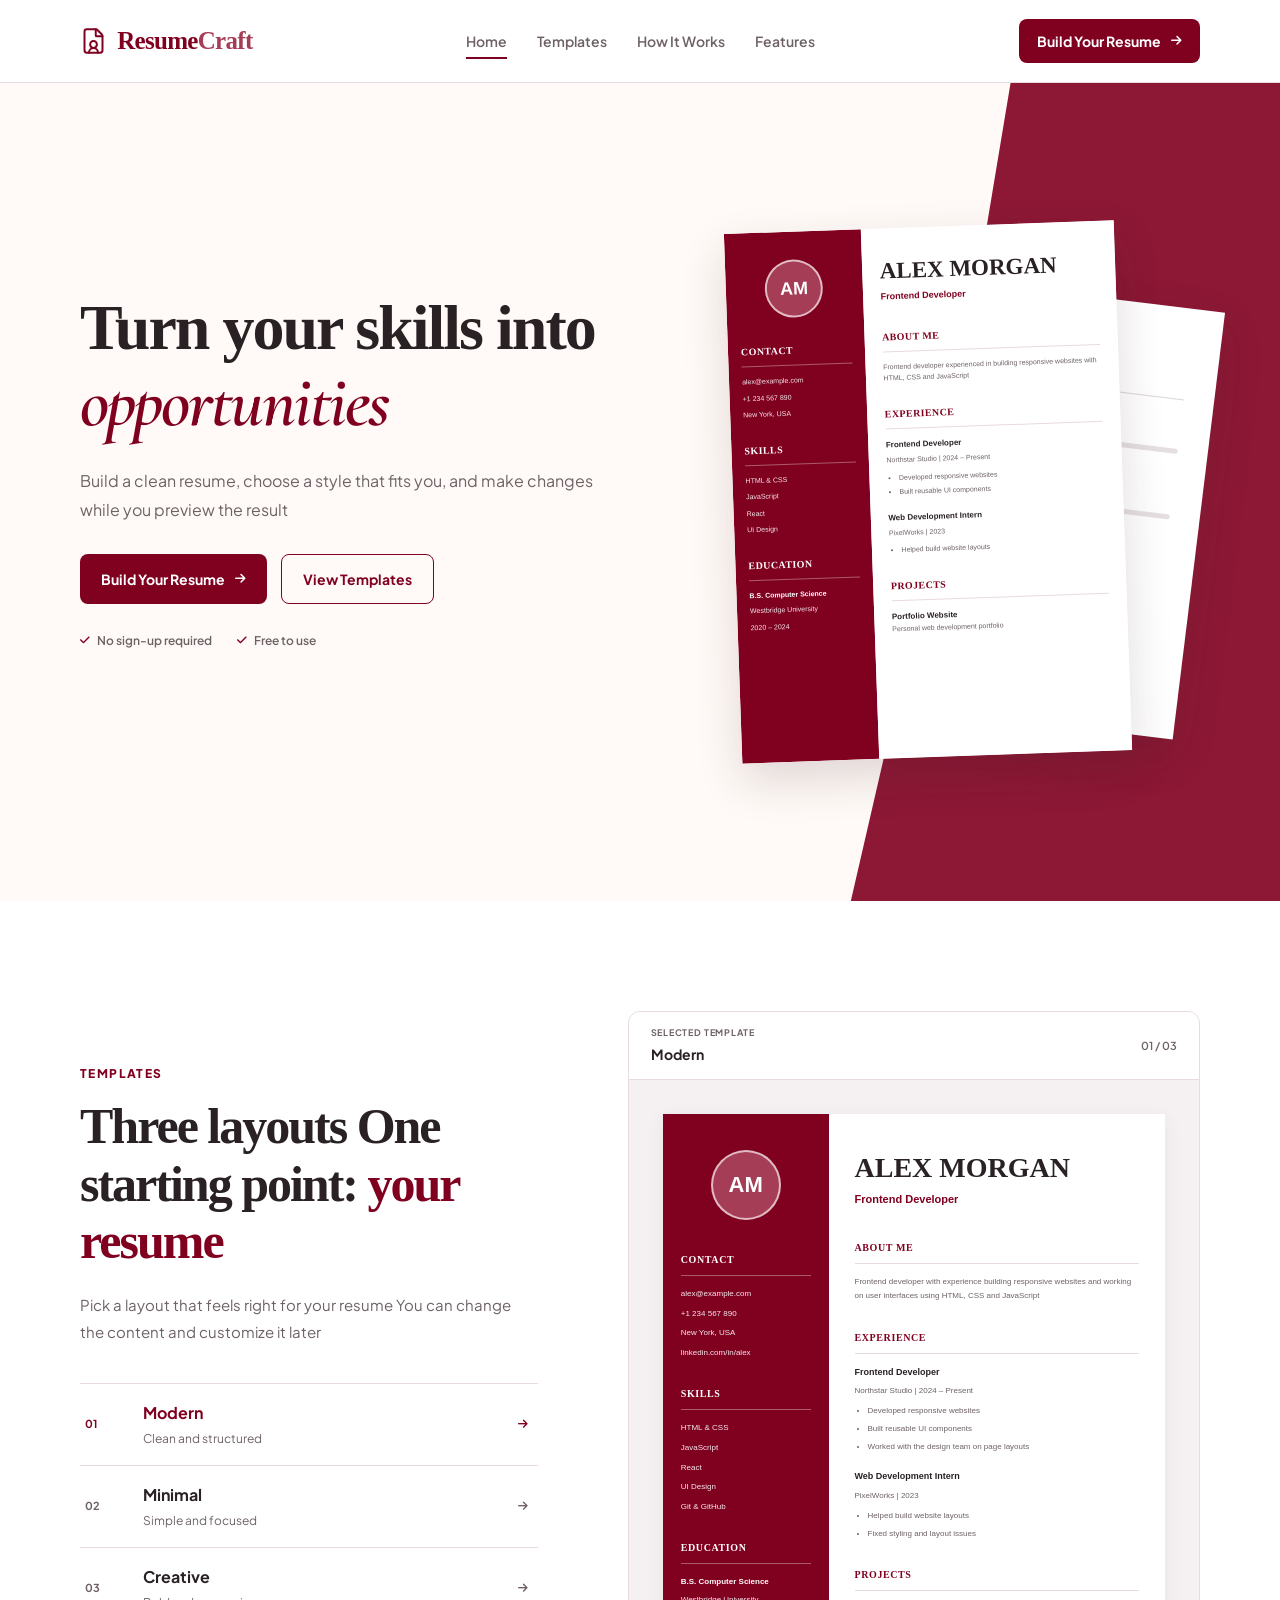
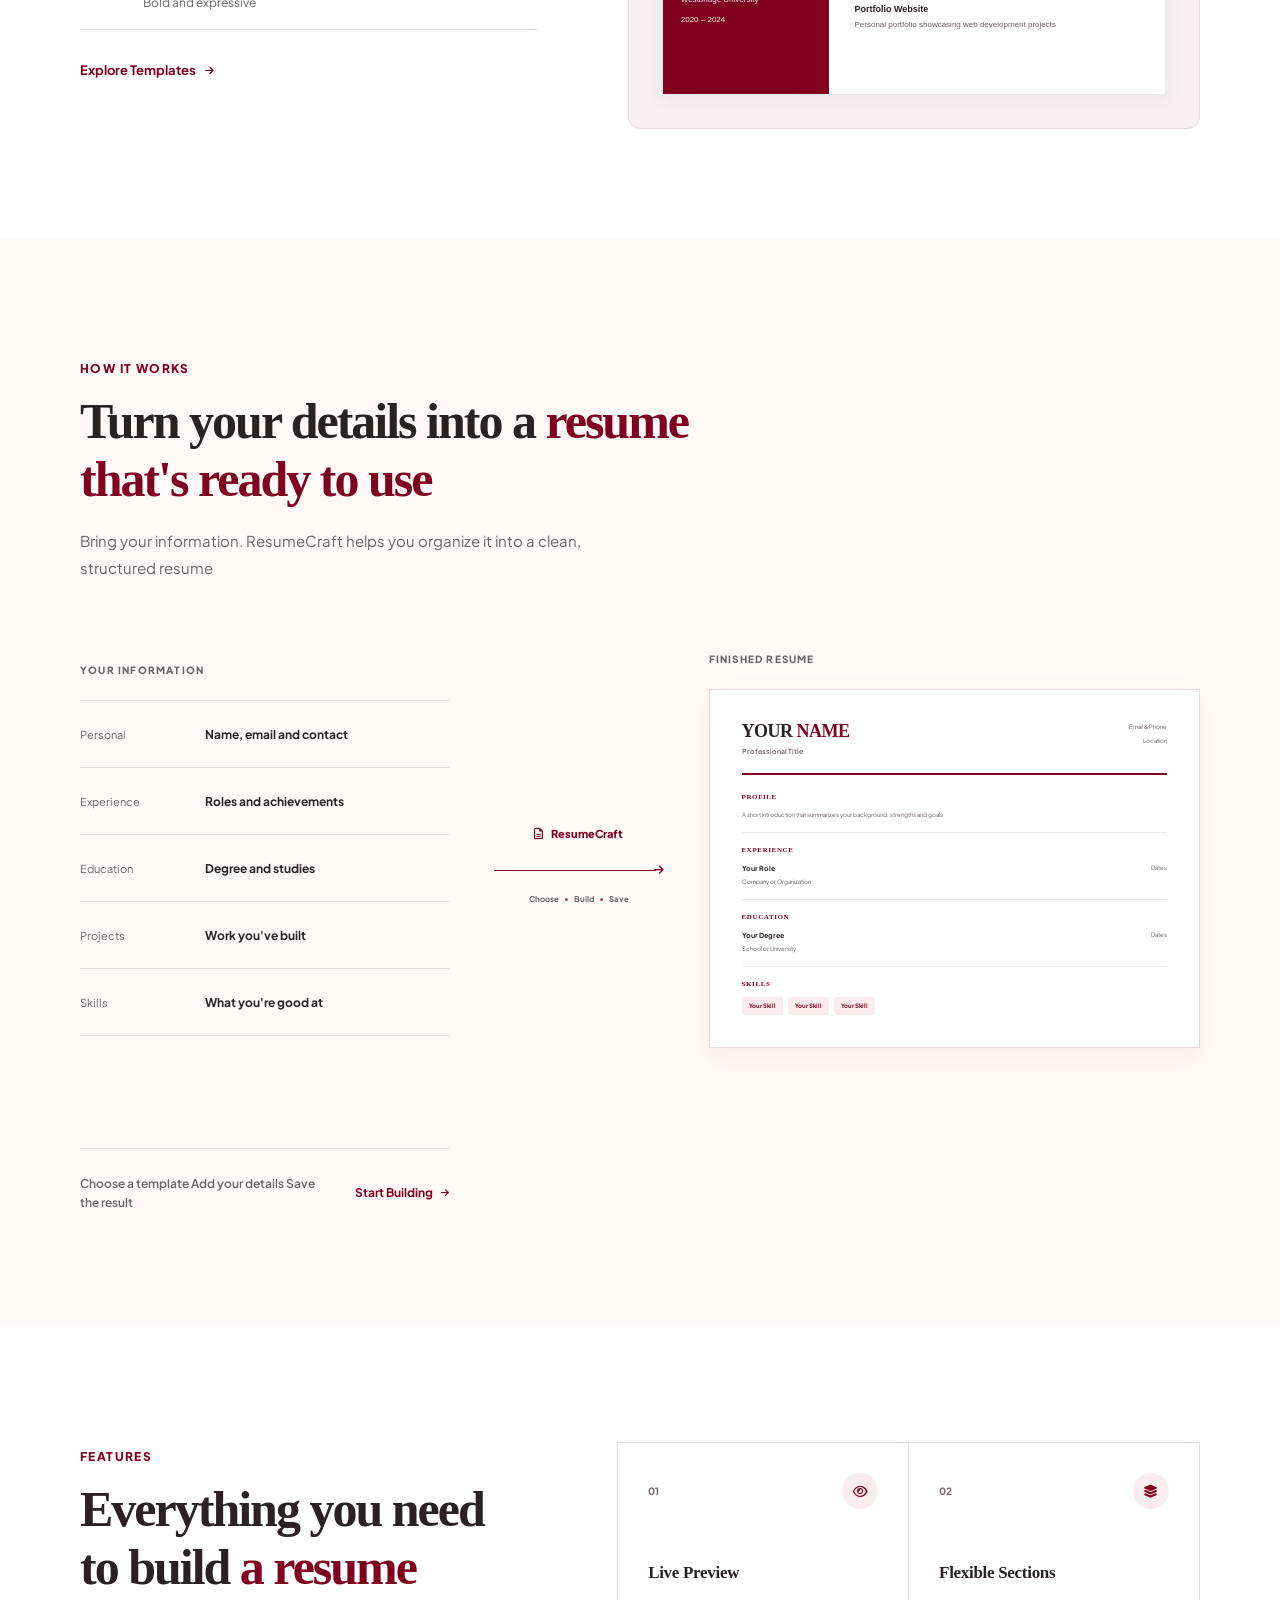
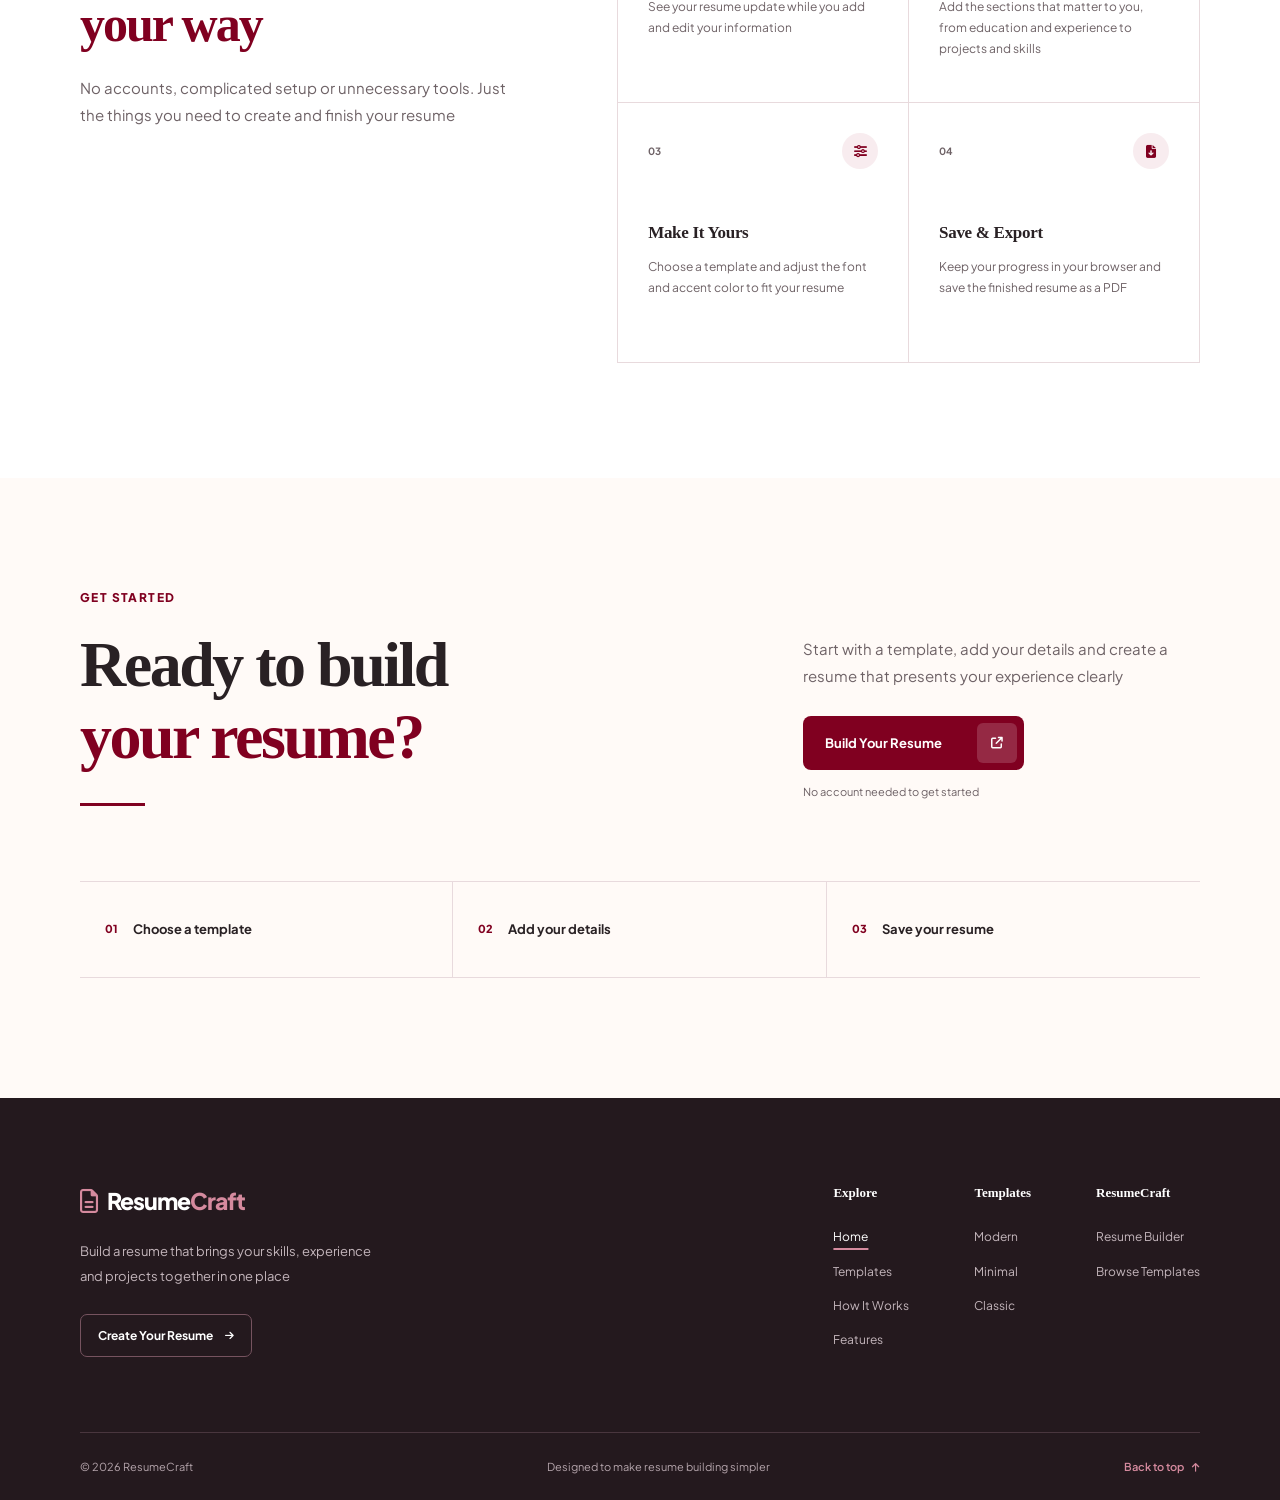
==== commit 8a21daa2: "Add builder navbar and sidebar" ====
--- a/index.html
+++ b/index.html
@@ -43,6 +43,7 @@
       </a>
 
       <ul class="nav-links">
+        <a href="#home" class="active">Home</a>
         <li><a href="#templates">Templates</a></li>
         <li><a href="#how-it-works">How It Works</a></li>
         <li><a href="#features">Features</a></li>
@@ -84,7 +85,7 @@
     </div>
 
     <nav class="sidebar-nav">
-
+      <a href="#home" class="active">Home</a>
       <a href="#templates">Templates</a>
       <a href="#how-it-works">How It Works</a>
       <a href="#features">Features</a>
--- a/css/style.css
+++ b/css/style.css
@@ -120,7 +120,6 @@
 
 .logo-craft {
   color: var(--color-primary-light);
-  font-style: oblique;
 }
 
 .nav-links {
@@ -132,11 +131,42 @@
 }
 
 .nav-links a {
+  position: relative;
   color: var(--color-muted);
   font-size: 14px;
   font-weight: 600;
   transition: color 0.2s ease;
 }
+
+
+.nav-links a {
+  position: relative;
+}
+
+.nav-links a::after {
+  content: "";
+  position: absolute;
+  left: 0;
+  bottom: -7px;
+  width: 0%;
+  height: 2px;
+  background-color: var(--color-primary);
+  transition: 0.3s ease;
+}
+
+.nav-links a:hover::after,
+.nav-links a.active::after {
+  width: 100%;
+}
+
+
+.sidebar-nav a.active:not(.sidebar-button) {
+  color: var(--color-primary);
+  font-weight: 700;
+  border-left: 3px solid var(--color-primary);
+  padding-left: 12px;
+}
+
 
 .nav-button {
   justify-self: end;
